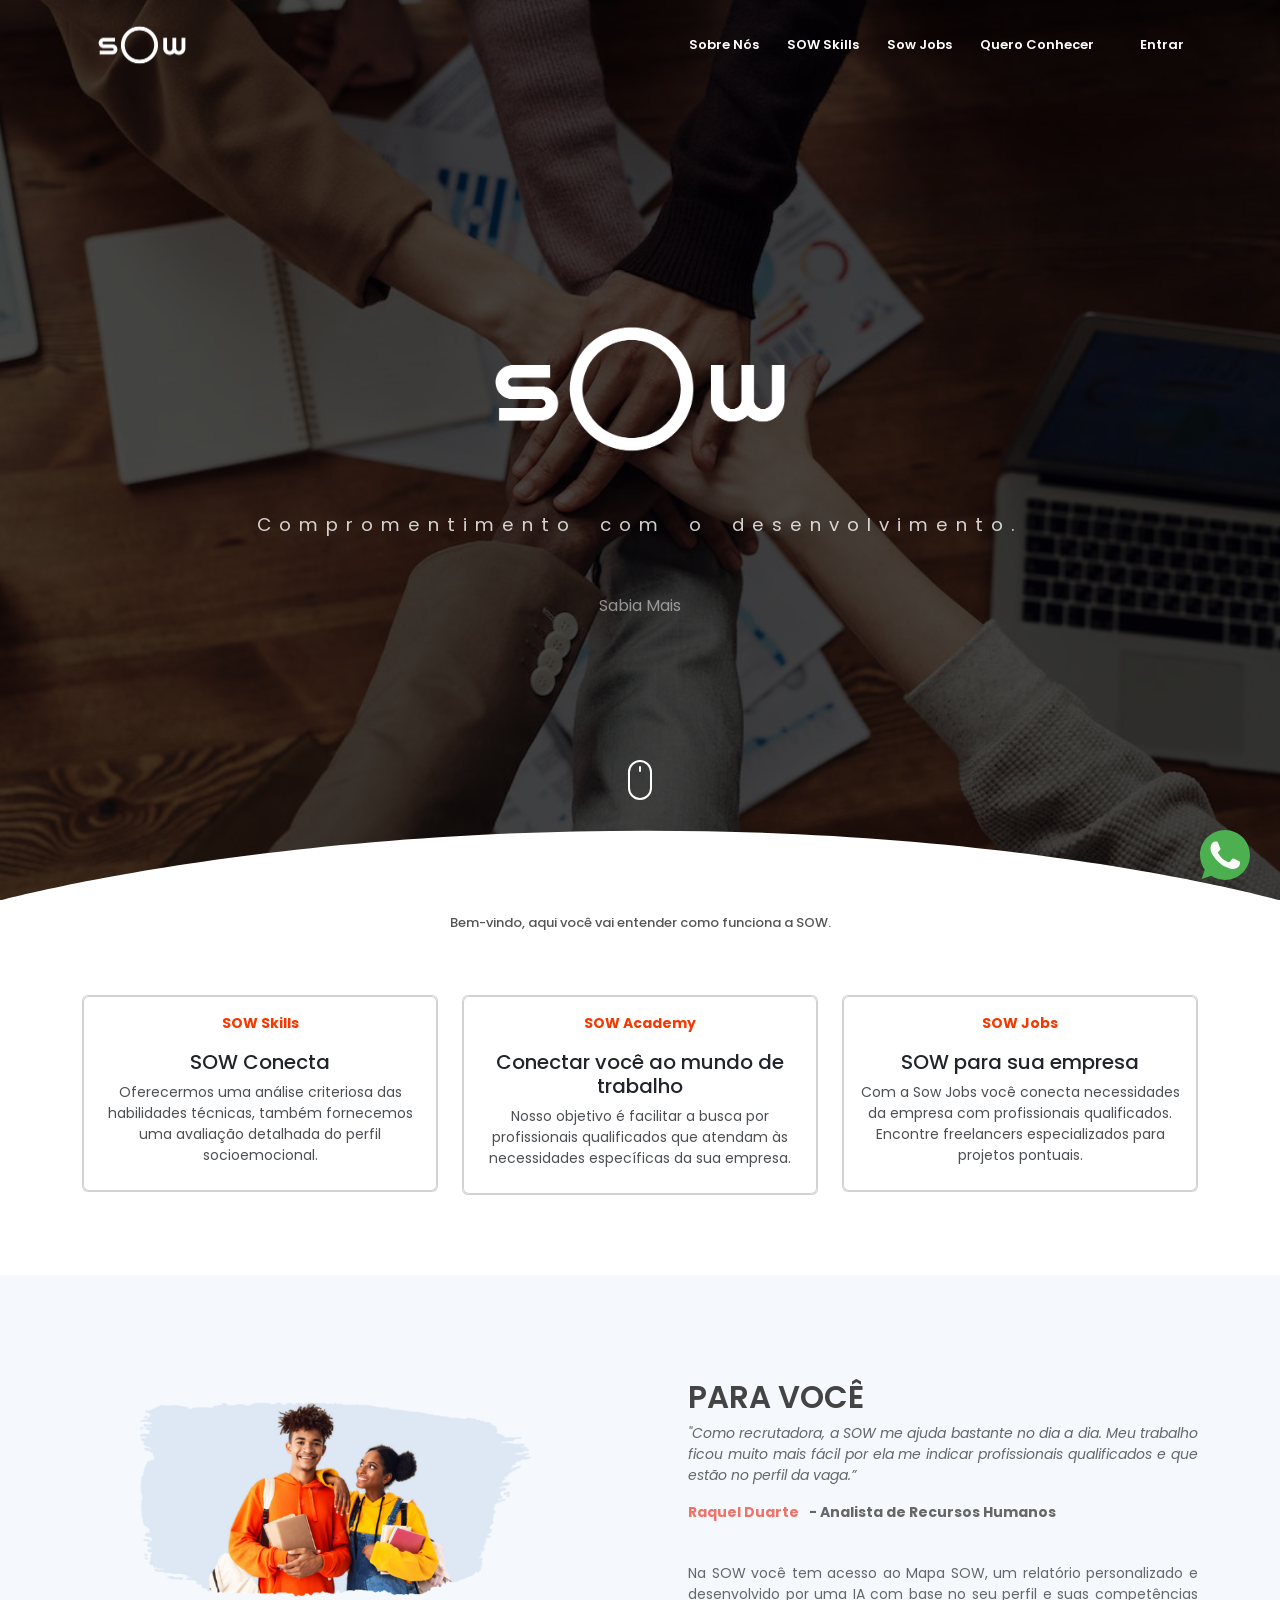
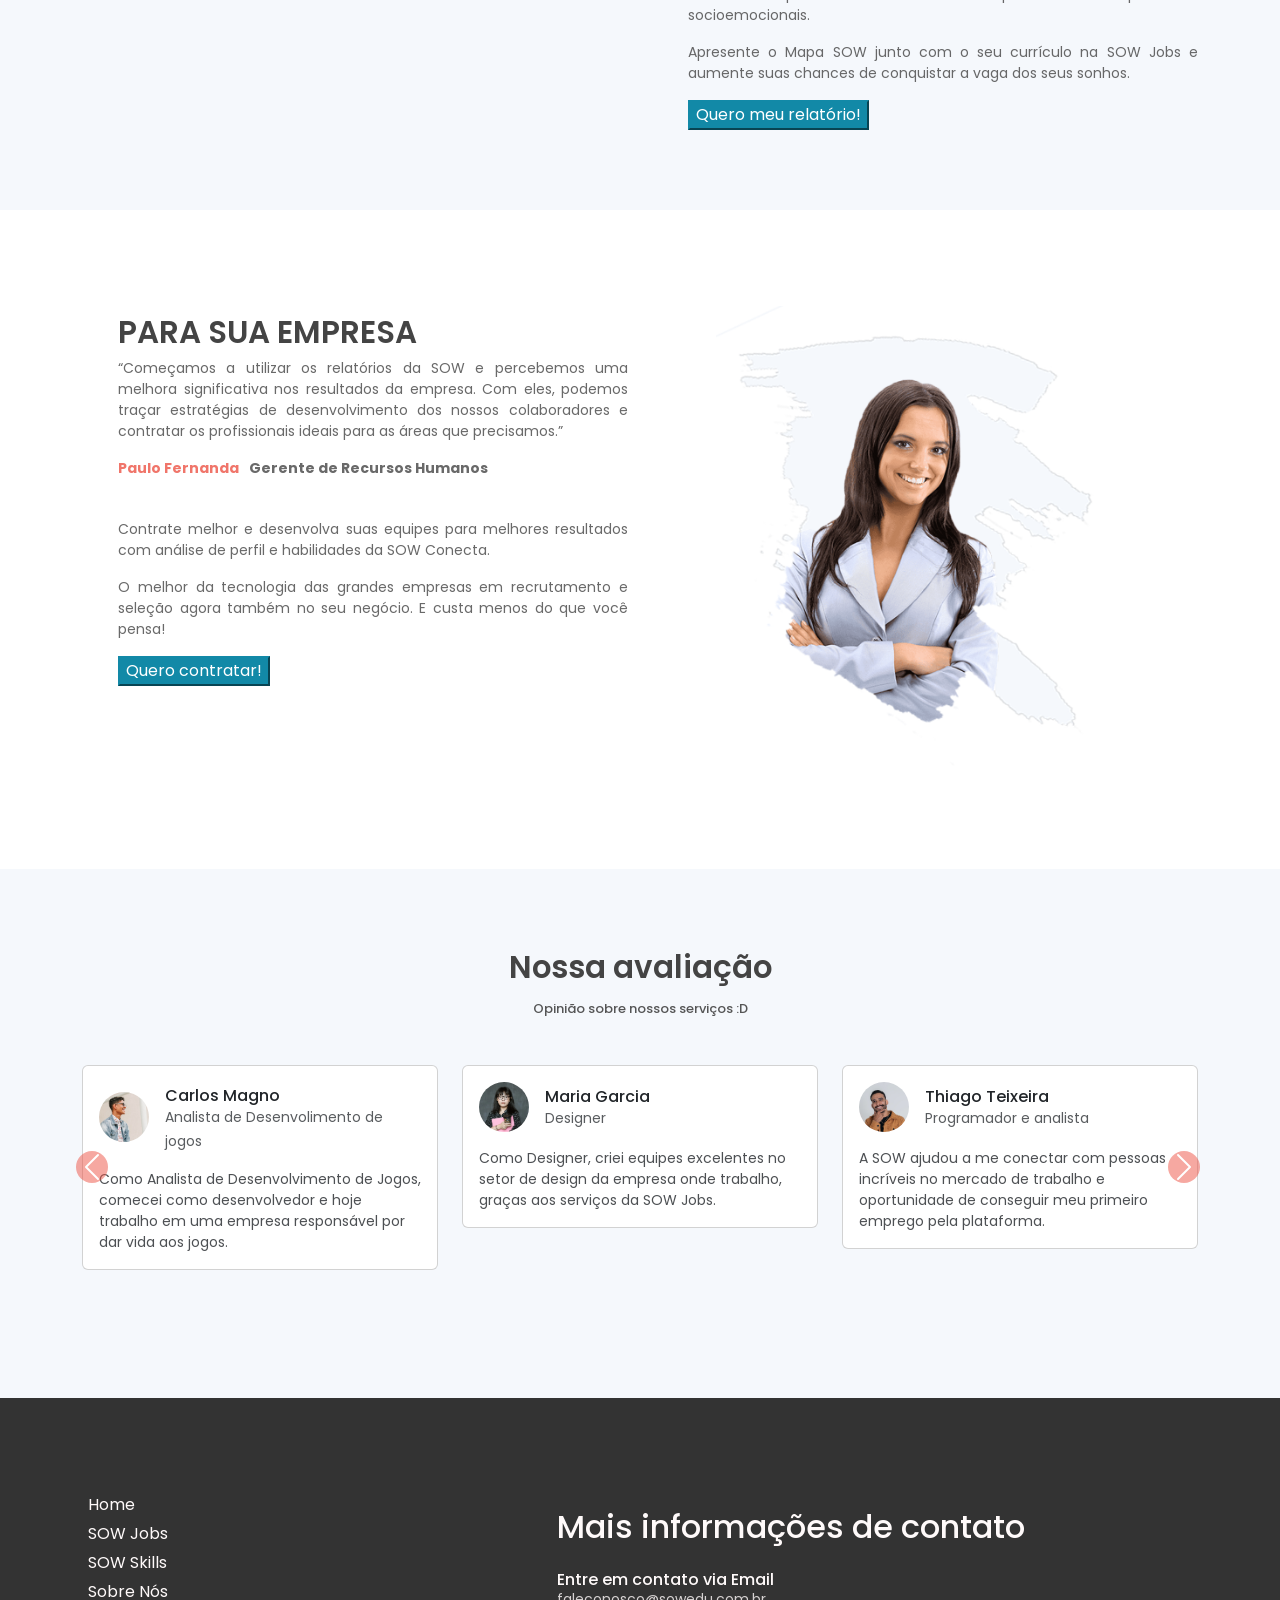
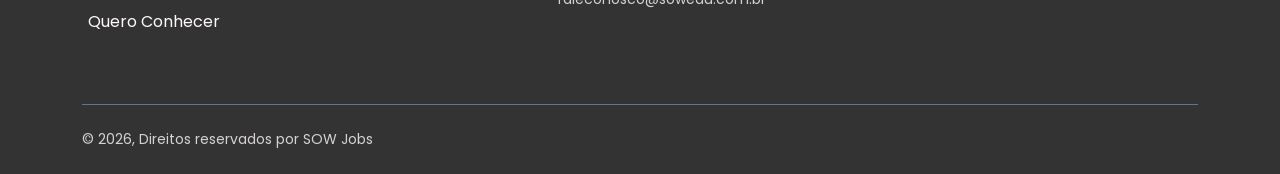
==== index.html @ 374f55e3 "Beta" ====
<!DOCTYPE html>
<html lang="en">

<head>
    <meta charset="utf-8">
    <meta name="viewport" content="width=device-width, initial-scale=1, shrink-to-fit=no">
    <meta name="description" content="Sow Jobs é uma ótima escolha para sua carreira">
    <title>SOW JOBS</title>
    <!-- font icons -->
    <link rel="stylesheet" href="assets/libs/themify-icons/css/themify-icons.css">
    <!-- Bootstrap + CSS  main styles -->
    <link rel="stylesheet" href="assets/css/sow.css">
    <link href="https://cdn.jsdelivr.net/npm/bootstrap@5.3.0/dist/css/bootstrap.min.css" rel="stylesheet"
        integrity="sha384-9ndCyUaIbzAi2FUVXJi0CjmCapSmO7SnpJef0486qhLnuZ2cdeRhO02iuK6FUUVM" crossorigin="anonymous">
    <link rel="stylesheet" type="text/css" href="styles.css">
    <script src="https://cdn.jsdelivr.net/npm/bootstrap@5.3.0/dist/js/bootstrap.bundle.min.js"
        integrity="sha384-LBf5LVruOG5Wx6e4cC7jAYi77yVD1KKQ4vlLcaXpl1J6q7UccafFgNtHznn2Itpz"
        crossorigin="anonymous"></script>
</head>

<body>
    <nav class="navbar custom-navbar navbar-expand-md navbar-light fixed-top" data-spy="affix" data-offset-top="10"
        id="navbar">
        <div class="container">
            <a class="navbar-brand" href="#">
                <img src="assets/imgs/icons/SOW_Logo_RGB_Negativo.png" alt="Logo SOW" style="width:120px">
            </a>
            <button class="navbar-toggler ml-auto" type="button" data-bs-toggle="collapse"
                data-bs-target="#navbarSupportedContent" aria-controls="navbarSupportedContent" aria-expanded="false"
                aria-label="Toggle navigation" onclick="toggleNavbar()">
                <span class="navbar-toggler-icon"></span>
            </button>

            <div class="collapse navbar-collapse" id="navbarSupportedContent">
                <ul class="navbar-nav ml-auto">
                    <li class="nav-item">
                        <a class="nav-link" href="#sobre">Sobre Nós</a>
                    </li>
                    <li class="nav-item">
                        <a class="nav-link" href="#sow_skills">SOW Skills</a>
                    </li>
                    <li class="nav-item">
                        <a class="nav-link" href="#sow_jobs">Sow Jobs</a>
                    </li>
                    <li class="nav-item">
                        <a class="nav-link" href="#mais">Quero Conhecer</a>
                    </li>
                    <li class="nav-item">
                        <a href="#" class="ml-4 nav-link btn btn-sm rounded">Entrar</a>
                    </li>
                </ul>
            </div>
        </div>
    </nav>
    <!-- Fim da navegação -->

    <!-- Começo Header -->
    <header class="header">
        <div class="overlay">
            <h1 class="title"><img width="400" src="assets/imgs/icons/SOW_Logo_RGB_Negativo.png" alt=""></h1>
            <h1 class="subtitle">Compromentimento com o desenvolvimento.</h1>
            <div class="mt-5">
                <button class="btn-more">Sabia Mais</button>
            </div>

        </div>
        <div class="shape">
            <svg viewBox="0 0 1500 200">
                <path
                    d="m 0,240 h 1500.4828 v -71.92164 c 0,0 -286.2763,-81.79324 -743.19024,-81.79324 C 300.37862,86.28512 0,168.07836 0,168.07836 Z" />
            </svg>
        </div>
        <div class="mouse-icon">
            <div class="wheel"></div>
        </div>
    </header>
    <!-- Fim do Header -->

    <!-- Service Section 1 -->
    <section id="sobre" class="section pt-0">
        <div class="container">
            <h6 class="section-title text-center"></h6>
            <h6 class="section-subtitle text-center mb-5 pb-3">Bem-vindo, aqui você vai entender como funciona a SOW.
            </h6>

            <div class="row">
                <div class="col-md-4">
                    <div class="card mb-4 mb-md-0">
                        <div class="card-body card text-center">
                            <small class="text-center font-weight-bold" style="color:#f53900; border:none;">SOW Skills
                            </small>
                            <h5 class="card-title mt-3"> SOW Conecta <h5>
                                    <p class="mb-0">Oferecermos uma análise criteriosa das habilidades técnicas, também
                                        fornecemos uma avaliação detalhada do perfil socioemocional.
                                    </p>
                        </div>
                    </div>
                </div>
                <div class="col-md-4">
                    <div class="card mb-4 mb-md-0">
                        <div class="card-body card text-center">
                            <small class="text-center font-weight-bold" style="color:#f53900; border:none;">SOW Academy</small>
                            <h5 class="card-title mt-3">Conectar você ao mundo de trabalho<h5>
                                    <p class="mb-0">Nosso objetivo é facilitar a busca por profissionais qualificados
                                        que atendam às necessidades específicas da sua empresa.</p>
                        </div>
                    </div>
                </div>
                <div class="col-md-4">
                    <div class="card mb-4 mb-md-0">
                        <div class="card-body card text-center">
                            <small class="text-center font-weight-bold" style="color:#f53900; border:none;">SOW Jobs</small>
                            <h5 class="card-title mt-3">SOW para sua empresa<h5>
                                    <p class="mb-0">Com a Sow Jobs você conecta necessidades da empresa com
                                        profissionais qualificados. Encontre freelancers especializados para projetos
                                        pontuais.</p>
                        </div>
                    </div>
                </div>
            </div>
        </div>
    </section>
    <!-- Fim da section -->


    
    <!-- Section 2 -->
    <section class="section" id="sow_skills">
        <div class="container">
            <div class="row justify-content-between">
                <div class="col-md-6 pr-md-5 mb-4 mb-md-0">
                    <img src="assets/imgs/modelo-1.png" alt="Jovens" class="w-100 p-3">
                </div>
                <div class="col-md-6 pl-md-5">
                    <div class="row">
                        <div class="col-12 mt-4">
                            <h6 class="section-title mb-0">PARA VOCÊ</h6>

                            <p class="text-justify"><i>"Como recrutadora, a SOW me ajuda bastante no dia
                                    a dia. Meu trabalho ficou muito mais fácil por ela me
                                    indicar profissionais qualificados e que estão no
                                    perfil da vaga.”</i></p>
                            <div style="display: flex; align-items: center;">
                                <p class="text-justify font-weight-bold" style="color: #ED5345; margin-right: 10px;">
                                    Raquel Duarte</p>
                                <p class="text-justify font-weight-bold">- Analista de Recursos Humanos</p>
                            </div>

                            <br>


                            <p class="text-justify">Na SOW você tem acesso ao Mapa SOW, um relatório
                                personalizado e desenvolvido por uma IA com base no seu
                                perfil e suas competências socioemocionais.</p>

                            <p class="text-justify">Apresente o Mapa SOW junto com o seu
                                currículo na SOW Jobs e aumente suas chances
                                de conquistar a vaga dos seus sonhos.</p>
                            <button class="btn-info">Quero meu relatório!</button>
                        </div>
                    </div>
                </div>
            </div>
        </div>
    </section>
    <!-- Fim da Section -->


    <!-- Section 3 -->
    <section class="section" id="sow_jobs">
        <div class="container">
            <div class="row justify-content-between">
                <div class="col-md-6 pl-md-5">
                    <div class="row">
                        <div class="col-12 mt-4">
                            <h6 class="section-title mb-0">PARA SUA EMPRESA</h6>

                            <p class="text-justify">“Começamos a utilizar os relatórios da SOW e percebemos uma melhora
                                significativa nos resultados da empresa. Com eles, podemos traçar estratégias de
                                desenvolvimento dos nossos colaboradores e contratar os profissionais ideais para as
                                áreas que precisamos.”</p>
                            <div style="display: flex; align-items: center;">
                                <p class="text-justify font-weight-bold" style="color: #ED5345; margin-right: 10px;">
                                    Paulo Fernanda</p>
                                <p class="text-justify font-weight-bold">Gerente de Recursos Humanos</p>
                            </div>

                            <br>

                            <p class="text-justify">Contrate melhor e desenvolva suas equipes para melhores resultados
                                com análise de perfil e habilidades da SOW Conecta.</p>
                            <p class="text-justify">O melhor da tecnologia das grandes empresas em recrutamento e
                                seleção agora também no seu negócio. E custa menos do que você pensa!</p>


                            <button class="btn-info">Quero contratar!</button>
                        </div>
                    </div>
                </div>

                <div class="col-md-6">
                    <img src="assets/imgs/modelo-2.png" alt="Raquel" class="w-75 ml-5 p-3">
                </div>
            </div>
        </div>

        </div>

    </section>

    <!-- Section 4 -->
    <section id="mais" class="section">
        <!-- Inicio do Carousel -->
        <div class="container">
            <h6 class="section-title text-center">Nossa avaliação</h6>
            <h6 class="section-subtitle mb-5 text-center">Opinião sobre nossos serviços :D</h6>
        </div>
        <div id="carouselExampleInterval" class="carousel slide" data-bs-ride="carousel">
            <div class="carousel-inner">

                <div class="carousel-item active" data-bs-interval="10000">
                    <div class="container">
                        <div class="row">
                            <div class="col-md-4 my-3 my-md-0">
                                <div class="card card-feedback">
                                    <div class="card-body">
                                        <div class="media align-items-center mb-3">
                                            <img class="mr-3" src="assets/imgs/avatar-1.jpg" alt="Carlos">
                                            <div class="media-body">
                                                <h6 class="mt-1 mb-0">Carlos Magno</h6>
                                                <small class="text-muted mb-0">Analista de Desenvolimento de
                                                    jogos</small>
                                            </div>
                                        </div>
                                        <p class="mb-0">Como Analista de Desenvolvimento de Jogos, comecei como
                                            desenvolvedor e
                                            hoje trabalho em uma empresa responsável por dar vida aos jogos.</p>
                                    </div>
                                </div>
                            </div>
                            <div class="col-md-4 my-3 my-md-0">
                                <div class="card card-feedback">
                                    <div class="card-body">
                                        <div class="media align-items-center mb-3">
                                            <img class="mr-3" src="assets/imgs/avatar-2.jpg" alt="Maria">
                                            <div class="media-body">
                                                <h6 class="mt-1 mb-0">Maria Garcia</h6>
                                                <small class="text-muted mb-0">Designer</small>
                                            </div>
                                        </div>
                                        <p class="mb-0">Como Designer, criei equipes excelentes no setor de design da
                                            empresa onde trabalho, graças aos serviços da SOW Jobs.</p>
                                    </div>
                                </div>
                            </div>
                            <div class="col-md-4 my-3 my-md-0">
                                <div class="card card-feedback">
                                    <div class="card-body">
                                        <div class="media align-items-center mb-3">
                                            <img class="mr-3" src="assets/imgs/avatar-3.jpg" alt="Thiago">
                                            <div class="media-body">
                                                <h6 class="mt-1 mb-0">Thiago Teixeira</h6>
                                                <small class="text-muted mb-0">Programador e analista</small>
                                            </div>
                                        </div>
                                        <p class="mb-0">A SOW ajudou a me conectar com pessoas incríveis no mercado de
                                            trabalho e oportunidade de conseguir
                                            meu primeiro emprego pela plataforma.</p>
                                    </div>
                                </div>
                            </div>
                        </div>
                    </div>
                </div>
                <div class="carousel-item" data-bs-interval="2000">
                    <div class="container">
                        <div class="row">
                            <div class="col-md-4 my-3 my-md-0">
                                <div class="card card-feedback">
                                    <div class="card-body">
                                        <div class="media align-items-center mb-3">
                                            <img class="mr-3" src="assets/imgs/avatar-4.jpg" alt="Vitor">
                                            <div class="media-body">
                                                <h6 class="mt-1 mb-0">Vitor Mauro</h6>
                                                <small class="text-muted mb-0">Freelancer</small>
                                            </div>
                                        </div>
                                        <p class="mb-0">A SOW me ajugou com recursos para encontrar os melhores,
                                            profissionais do mercardo e prestar meus serviços com qualidade e aumentar
                                            meu portfólio.
                                        </p>
                                    </div>
                                </div>
                            </div>
                            <div class="col-md-4 my-3 my-md-0">
                                <div class="card card-feedback">
                                    <div class="card-body">
                                        <div class="media align-items-center mb-3">
                                            <img class="mr-3" src="assets/imgs/avatar-5.jpg" alt="Maria">
                                            <div class="media-body">
                                                <h6 class="mt-1 mb-0">Maria Garcia</h6>
                                                <small class="text-muted mb-0">CTO</small>
                                            </div>
                                        </div>
                                        <p class="mb-0">Sou muito grata aos serviços da SOW, hoje tenho uma equipe que
                                            propoem
                                            ótimos resultados para o desenvolvimento em nossas plataformas.</p>
                                    </div>
                                </div>
                            </div>
                            <div class="col-md-4 my-3 my-md-0">
                                <div class="card card-feedback">
                                    <div class="card-body">
                                        <div class="media align-items-center mb-3">
                                            <img class="mr-3" src="assets/imgs/avatar-6.jpg" alt="">
                                            <div class="media-body">
                                                <h6 class="mt-1 mb-0">Reginaldo Costa</h6>
                                                <small class="text-muted mb-0">Criador de Softwares</small>
                                            </div>
                                        </div>
                                        <p class="mb-0">Eu expandi meu trabalho graças as ferramentas da SOW, hoje atuo
                                            em uma equipe como criador de Softwares
                                            e vendemos ferramentas para todo o Brasil.</p>
                                    </div>
                                </div>
                            </div>
                        </div>
                    </div>
                </div>
                <div class="carousel-item">
                    <div class="container">
                        <div class="row">
                            <div class="col-md-4 my-3 my-md-0">
                                <div class="card card-feedback">
                                    <div class="card-body">
                                        <div class="media align-items-center mb-3">
                                            <img class="mr-3" src="assets/imgs/avatar-7.jpg" alt="Carlos">
                                            <div class="media-body">
                                                <h6 class="mt-1 mb-0">Alexandre Freitas</h6>
                                                <small class="text-muted mb-0">CTO</small>
                                            </div>
                                        </div>
                                        <p class="mb-0">Como CTO, estagiei talentos usando as poderosas ferramentas da
                                            SOW. Orientei-os na análise de dados, capacitando-os para alcançarem o
                                            sucesso.</p>
                                    </div>
                                </div>
                            </div>
                            <div class="col-md-4 my-3 my-md-0">
                                <div class="card card-feedback">
                                    <div class="card-body">
                                        <div class="media align-items-center mb-3">
                                            <img class="mr-3" src="assets/imgs/avatar-8.jpg" alt="">
                                            <div class="media-body">
                                                <h6 class="mt-1 mb-0">Maria Garcia</h6>
                                                <small class="text-muted mb-0">Analista de Dados</small>
                                            </div>
                                        </div>
                                        <p class="mb-0">Como Analista de Dados, estagiei pessoas usando as poderosas
                                            ferramentas da SOW. Orientei-as na análise de dados, capacitando-as para o
                                            sucesso.</p>
                                    </div>
                                </div>
                            </div>
                            <div class="col-md-4 my-3 my-md-0">
                                <div class="card card-feedback">
                                    <div class="card-body">
                                        <div class="media align-items-center mb-3">
                                            <img class="mr-3" src="assets/imgs/avatar-9.jpg" alt="">
                                            <div class="media-body">
                                                <h6 class="mt-1 mb-0">Thiago Teixeira</h6>
                                                <small class="text-muted mb-0">Programador e analista</small>
                                            </div>
                                        </div>
                                        <p class="mb-0">A SOW me ajudou a conectar com pessoas incríveis no mercado de
                                            trabalho,
                                            consegui meu primeiro emprego graças a SOW conecta.</p>
                                    </div>
                                </div>
                            </div>
                        </div>
                    </div>
                </div>
            </div>
            <button class="carousel-control-prev" type="button" data-bs-target="#carouselExampleInterval"
                data-bs-slide="prev">
                <span class="carousel-control-prev-icon" aria-hidden="true"
                    style="background-color: #ED5345; border-radius: 60px;"></span>></span>
                <span class="visually-hidden">Antes</span>
            </button>
            <button class="carousel-control-next" type="button" data-bs-target="#carouselExampleInterval"
                data-bs-slide="next">
                <span class="carousel-control-next-icon" aria-hidden="true"
                    style="background-color: #ED5345; border-radius: 60px;"></span>
                <span class="visually-hidden">Próximo</span>
            </button>
        </div>
        <br><br>
        <!-- Fim do Carousel -->
    </section>
    <!-- Fim da Section -->


    <!-- Contact Section -->
    <section id="contact" class="section has-img-bg pb-0">
        <div class="container">
            <div class="row align-items-center">
                <div class="col-md-5 my-3">
                    <h6><button class="footer-transparent mb-0"><a href="#">Home</a></button></h6>
                    <h6><button class="footer-transparent mb-0"><a href="#sow_jobs">SOW Jobs</a></button></h6>
                    <h6><button class="footer-transparent mb-0"><a href="#sow_skills">SOW Skills</a></button></h6>
                    <h6><button class="footer-transparent mb-0"><a href="#sobre">Sobre Nós</a></button></h6>
                    <h6><button class="footer-transparent mb-0"><a href="#mais">Quero Conhecer</a></button></h6>


                </div>
                <div class="col-md-7">
                    <h2 class="mb-0">Mais informações de contato</h2>
                    <br>
                    <h6 class="mb-0">Entre em contato via Email</h6>
                    <p class="mb-0">
                        <a href="mailto:faleconosco@sowedu.com.br">faleconosco@sowedu.com.br</a>
                    </p>
                    <p></p>

                </div>
            </div>


            <a href="https://api.whatsapp.com/send?phone=55119888888888" target="_blank"
                style="position:fixed;bottom:20px;right:30px;">
                <svg enable-background="new 0 0 512 512" width="50" height="50" version="1.1" viewBox="0 0 512 512"
                    xml:space="preserve" xmlns="http://www.w3.org/2000/svg">
                    <path
                        d="M256.064,0h-0.128l0,0C114.784,0,0,114.816,0,256c0,56,18.048,107.904,48.736,150.048l-31.904,95.104  l98.4-31.456C155.712,496.512,204,512,256.064,512C397.216,512,512,397.152,512,256S397.216,0,256.064,0z"
                        fill="#4CAF50" />
                    <path
                        d="m405.02 361.5c-6.176 17.44-30.688 31.904-50.24 36.128-13.376 2.848-30.848 5.12-89.664-19.264-75.232-31.168-123.68-107.62-127.46-112.58-3.616-4.96-30.4-40.48-30.4-77.216s18.656-54.624 26.176-62.304c6.176-6.304 16.384-9.184 26.176-9.184 3.168 0 6.016 0.16 8.576 0.288 7.52 0.32 11.296 0.768 16.256 12.64 6.176 14.88 21.216 51.616 23.008 55.392 1.824 3.776 3.648 8.896 1.088 13.856-2.4 5.12-4.512 7.392-8.288 11.744s-7.36 7.68-11.136 12.352c-3.456 4.064-7.36 8.416-3.008 15.936 4.352 7.36 19.392 31.904 41.536 51.616 28.576 25.44 51.744 33.568 60.032 37.024 6.176 2.56 13.536 1.952 18.048-2.848 5.728-6.176 12.8-16.416 20-26.496 5.12-7.232 11.584-8.128 18.368-5.568 6.912 2.4 43.488 20.48 51.008 24.224 7.52 3.776 12.48 5.568 14.304 8.736 1.792 3.168 1.792 18.048-4.384 35.52z"
                        fill="#FAFAFA" />
                </svg>
            </a>

            <!-- Page Footer -->
            <footer class="mt-5 py-4 border-top border-secondary">
                <p class="mb-0 small">&copy;
                    <script>document.write(new Date().getFullYear())</script>, Direitos reservados por SOW Jobs
                </p>
            </footer>
            <!-- End of Page Footer -->
        </div>
    </section>

    <!-- Bootstrap JS e Jquery  -->
    <script src="https://cdn.jsdelivr.net/npm/bootstrap@5.3.0/dist/js/bootstrap.bundle.min.js"
        integrity="sha384-geWF76RCwLtnZ8qwWowPQNguL3RmwHVBC9FhGdlKrxdiJJigb/j/68SIy3Te4Bkz"
        crossorigin="anonymous"></script>

    <!-- Javascript -->
    <script src="assets/js/main.js"></script>


</body>

</html>
---- assets/css/sow.css ----
@charset "UTF-8";
@import url("https://fonts.googleapis.com/css?family=Poppins:100,100i,200,200i,300,300i,400,400i,500,500i,600,600i,700,700i,800,800i,900,900i");
:root {
  --blue: #007bff;
  --indigo: #6610f2;
  --purple: #6f42c1;
  --pink: #e83e8c;
  --red: #eb4d4b;
  --orange: #fd7e14;
  --yellow: #EE5A24;
  --green: #6ab04c;
  --teal: #00cec9;
  --cyan: #1289A7;
  --white: #fff;
  --gray: #6c757d;
  --gray-dark: #1b1b1b;
  --primary: #ff6e42;
  --secondary: #6c757d;
  --success: #6ab04c;
  --info: #1289A7;
  --warning: #EE5A24;
  --danger: #eb4d4b;
  --light: #f8f9fa;
  --dark: #1b1b1b;
  --breakpoint-xs: 0;
  --breakpoint-sm: 576px;
  --breakpoint-md: 768px;
  --breakpoint-lg: 992px;
  --breakpoint-xl: 1200px;
  --font-family-sans-serif: "Poppins", sans-serif;
  --font-family-monospace: SFMono-Regular, Menlo, Monaco, Consolas, "Liberation Mono", "Courier New", monospace;
}

*,
*::before,
*::after {
  box-sizing: border-box;
}

html {
  font-family: sans-serif;
  line-height: 1.15;
  -webkit-text-size-adjust: 100%;
  -webkit-tap-highlight-color: rgba(0, 0, 0, 0);
}

article, aside, figcaption, figure, footer, header, hgroup, main, nav, section {
  display: block;
}

body {
  margin: 0;
  font-family: "Poppins", sans-serif!important;
  font-size: 1rem!important;
  font-weight: 400!important;
  line-height: 1.5!important;
  color: #444 !important;
  text-align: left !important;
  background-color: #fff ;
}

[tabindex="-1"]:focus {
  outline: 0 !important;
}

hr {
  box-sizing: content-box;
  height: 0;
  overflow: visible;
}

h1, h2, h3, h4, h5, h6 {
  margin-top: 0;
  margin-bottom: 0.5rem;
}

p {
  margin-top: 0;
  margin-bottom: 1rem;
}

abbr[title],
abbr[data-original-title] {
  text-decoration: underline;
  -webkit-text-decoration: underline dotted;
          text-decoration: underline dotted;
  cursor: help;
  border-bottom: 0;
  -webkit-text-decoration-skip-ink: none;
          text-decoration-skip-ink: none;
}

address {
  margin-bottom: 1rem;
  font-style: normal;
  line-height: inherit;
}

ol,
ul,
dl {
  margin-top: 0;
  margin-bottom: 1rem;
}

ol ol,
ul ul,
ol ul,
ul ol {
  margin-bottom: 0;
}

dt {
  font-weight: 700;
}

dd {
  margin-bottom: .5rem;
  margin-left: 0;
}

blockquote {
  margin: 0 0 1rem;
}

b,
strong {
  font-weight: bolder;
}

small {
  font-size: 80%;
}

sub,
sup {
  position: relative;
  font-size: 75%;
  line-height: 0;
  vertical-align: baseline;
}

sub {
  bottom: -.25em;
}

sup {
  top: -.5em;
}

a {
  color: #ff6e42;
  text-decoration: none;
  background-color: transparent;
}

a:hover {
  color: #f53900;
  text-decoration: none;
}

a:not([href]):not([tabindex]) {
  color: inherit;
  text-decoration: none;
}

a:not([href]):not([tabindex]):hover, a:not([href]):not([tabindex]):focus {
  color: inherit;
  text-decoration: none;
}

a:not([href]):not([tabindex]):focus {
  outline: 0;
}

pre,
code,
kbd,
samp {
  font-family: SFMono-Regular, Menlo, Monaco, Consolas, "Liberation Mono", "Courier New", monospace;
  font-size: 1em;
}

pre {
  margin-top: 0;
  margin-bottom: 1rem;
  overflow: auto;
}

figure {
  margin: 0 0 1rem;
}

img {
  vertical-align: middle;
  border-style: none;
}

svg {
  overflow: hidden;
  vertical-align: middle;
}

table {
  border-collapse: collapse;
}

caption {
  padding-top: 0.75rem;
  padding-bottom: 0.75rem;
  color: #6c757d;
  text-align: left;
  caption-side: bottom;
}

th {
  text-align: inherit;
}

label {
  display: inline-block;
  margin-bottom: 0.5rem;
}

button {
  border-radius: 0;
}

button:focus {
  outline: 1px dotted;
  outline: 5px auto -webkit-focus-ring-color;
}

input,
button,
select,
optgroup,
textarea {
  margin: 0;
  font-family: inherit;
  font-size: inherit;
  line-height: inherit;
}

button,
input {
  overflow: visible;
}

button,
select {
  text-transform: none;
}

select {
  word-wrap: normal;
}

button,
[type="button"],
[type="reset"],
[type="submit"] {
  -webkit-appearance: button;
}

button:not(:disabled),
[type="button"]:not(:disabled),
[type="reset"]:not(:disabled),
[type="submit"]:not(:disabled) {
  cursor: pointer;
}

button::-moz-focus-inner,
[type="button"]::-moz-focus-inner,
[type="reset"]::-moz-focus-inner,
[type="submit"]::-moz-focus-inner {
  padding: 0;
  border-style: none;
}

input[type="radio"],
input[type="checkbox"] {
  box-sizing: border-box;
  padding: 0;
}

input[type="date"],
input[type="time"],
input[type="datetime-local"],
input[type="month"] {
  -webkit-appearance: listbox;
}

textarea {
  overflow: auto;
  resize: vertical;
}

fieldset {
  min-width: 0;
  padding: 0;
  margin: 0;
  border: 0;
}

legend {
  display: block;
  width: 100%;
  max-width: 100%;
  padding: 0;
  margin-bottom: .5rem;
  font-size: 1.5rem;
  line-height: inherit;
  color: inherit;
  white-space: normal;
}

progress {
  vertical-align: baseline;
}

[type="number"]::-webkit-inner-spin-button,
[type="number"]::-webkit-outer-spin-button {
  height: auto;
}

[type="search"] {
  outline-offset: -2px;
  -webkit-appearance: none;
}

[type="search"]::-webkit-search-decoration {
  -webkit-appearance: none;
}

::-webkit-file-upload-button {
  font: inherit;
  -webkit-appearance: button;
}

output {
  display: inline-block;
}

summary {
  display: list-item;
  cursor: pointer;
}

template {
  display: none;
}

[hidden] {
  display: none !important;
}

h1, h2, h3, h4, h5, h6,
.h1, .h2, .h3, .h4, .h5, .h6 {
  margin-bottom: 0.5rem;
  font-weight: 500;
  line-height: 1.2;
}

h1, .h1 {
  font-size: 2.5rem;
}

h2, .h2 {
  font-size: 2rem;
}

h3, .h3 {
  font-size: 1.75rem;
}

h4, .h4 {
  font-size: 1.5rem;
}

h5, .h5 {
  font-size: 1.25rem;
}

h6, .h6 {
  font-size: 1rem;
}

.lead {
  font-size: 1.25rem;
  font-weight: 300;
}

.display-1 {
  font-size: 6rem;
  font-weight: 300;
  line-height: 1.2;
}

.display-2 {
  font-size: 5.5rem;
  font-weight: 300;
  line-height: 1.2;
}

.display-3 {
  font-size: 4.5rem;
  font-weight: 300;
  line-height: 1.2;
}

.display-4 {
  font-size: 3.5rem;
  font-weight: 300;
  line-height: 1.2;
}

hr {
  margin-top: 1rem;
  margin-bottom: 1rem;
  border: 0;
  border-top: 1px solid rgba(0, 0, 0, 0.1);
}

small,
.small {
  font-size: 80%;
  font-weight: 400;
}

mark,
.mark {
  padding: 0.2em;
  background-color: #fcf8e3;
}

.list-unstyled {
  padding-left: 0;
  list-style: none;
}

.list-inline {
  padding-left: 0;
  list-style: none;
}

.list-inline-item {
  display: inline-block;
}

.list-inline-item:not(:last-child) {
  margin-right: 0.5rem;
}

.initialism {
  font-size: 90%;
  text-transform: uppercase;
}

.blockquote {
  margin-bottom: 1rem;
  font-size: 1.25rem;
}

.blockquote-footer {
  display: block;
  font-size: 80%;
  color: #6c757d;
}

.blockquote-footer::before {
  content: "\2014\00A0";
}

.img-fluid {
  max-width: 100%;
  height: auto;
}

.img-thumbnail {
  padding: 0.25rem;
  background-color: #fff;
  border: 1px solid #dee2e6;
  border-radius: 0.25rem;
  max-width: 100%;
  height: auto;
}

.figure {
  display: inline-block;
}

.figure-img {
  margin-bottom: 0.5rem;
  line-height: 1;
}

.figure-caption {
  font-size: 90%;
  color: #6c757d;
}

code {
  font-size: 87.5%;
  color: #e83e8c;
  word-break: break-word;
}

a > code {
  color: inherit;
}

kbd {
  padding: 0.2rem 0.4rem;
  font-size: 87.5%;
  color: #fff;
  background-color: #1b1b1b;
  border-radius: 0.2rem;
}

kbd kbd {
  padding: 0;
  font-size: 100%;
  font-weight: 700;
}

pre {
  display: block;
  font-size: 87.5%;
  color: #1b1b1b;
}

pre code {
  font-size: inherit;
  color: inherit;
  word-break: normal;
}

.pre-scrollable {
  max-height: 340px;
  overflow-y: scroll;
}

.container {
  width: 100%;
  padding-right: 15px;
  padding-left: 15px;
  margin-right: auto;
  margin-left: auto;
}

@media (min-width: 576px) {
  .container {
    max-width: 540px;
  }
}

@media (min-width: 768px) {
  .container {
    max-width: 720px;
  }
}

@media (min-width: 992px) {
  .container {
    max-width: 960px;
  }
}

@media (min-width: 1200px) {
  .container {
    max-width: 1140px;
  }
}

.container-fluid {
  width: 100%;
  padding-right: 15px;
  padding-left: 15px;
  margin-right: auto;
  margin-left: auto;
}

.row {
  display: -webkit-box;
  display: -webkit-flex;
  display: -ms-flexbox;
  display: flex;
  -webkit-flex-wrap: wrap;
      -ms-flex-wrap: wrap;
          flex-wrap: wrap;
  margin-right: -15px;
  margin-left: -15px;
}

.no-gutters {
  margin-right: 0;
  margin-left: 0;
}

.no-gutters > .col,
.no-gutters > [class*="col-"] {
  padding-right: 0;
  padding-left: 0;
}

.col-1, .col-2, .col-3, .col-4, .col-5, .col-6, .col-7, .col-8, .col-9, .col-10, .col-11, .col-12, .col,
.col-auto, .col-sm-1, .col-sm-2, .col-sm-3, .col-sm-4, .col-sm-5, .col-sm-6, .col-sm-7, .col-sm-8, .col-sm-9, .col-sm-10, .col-sm-11, .col-sm-12, .col-sm,
.col-sm-auto, .col-md-1, .col-md-2, .col-md-3, .col-md-4, .col-md-5, .col-md-6, .col-md-7, .col-md-8, .col-md-9, .col-md-10, .col-md-11, .col-md-12, .col-md,
.col-md-auto, .col-lg-1, .col-lg-2, .col-lg-3, .col-lg-4, .col-lg-5, .col-lg-6, .col-lg-7, .col-lg-8, .col-lg-9, .col-lg-10, .col-lg-11, .col-lg-12, .col-lg,
.col-lg-auto, .col-xl-1, .col-xl-2, .col-xl-3, .col-xl-4, .col-xl-5, .col-xl-6, .col-xl-7, .col-xl-8, .col-xl-9, .col-xl-10, .col-xl-11, .col-xl-12, .col-xl,
.col-xl-auto {
  position: relative;
  width: 100%;
  padding-right: 15px;
  padding-left: 15px;
}

.col {
  -webkit-flex-basis: 0;
      -ms-flex-preferred-size: 0;
          flex-basis: 0;
  -webkit-box-flex: 1;
  -webkit-flex-grow: 1;
      -ms-flex-positive: 1;
          flex-grow: 1;
  max-width: 100%;
}

.col-auto {
  -webkit-box-flex: 0;
  -webkit-flex: 0 0 auto;
      -ms-flex: 0 0 auto;
          flex: 0 0 auto;
  width: auto;
  max-width: 100%;
}

.col-1 {
  -webkit-box-flex: 0;
  -webkit-flex: 0 0 8.33333%;
      -ms-flex: 0 0 8.33333%;
          flex: 0 0 8.33333%;
  max-width: 8.33333%;
}

.col-2 {
  -webkit-box-flex: 0;
  -webkit-flex: 0 0 16.66667%;
      -ms-flex: 0 0 16.66667%;
          flex: 0 0 16.66667%;
  max-width: 16.66667%;
}

.col-3 {
  -webkit-box-flex: 0;
  -webkit-flex: 0 0 25%;
      -ms-flex: 0 0 25%;
          flex: 0 0 25%;
  max-width: 25%;
}

.col-4 {
  -webkit-box-flex: 0;
  -webkit-flex: 0 0 33.33333%;
      -ms-flex: 0 0 33.33333%;
          flex: 0 0 33.33333%;
  max-width: 33.33333%;
}

.col-5 {
  -webkit-box-flex: 0;
  -webkit-flex: 0 0 41.66667%;
      -ms-flex: 0 0 41.66667%;
          flex: 0 0 41.66667%;
  max-width: 41.66667%;
}

.col-6 {
  -webkit-box-flex: 0;
  -webkit-flex: 0 0 50%;
      -ms-flex: 0 0 50%;
          flex: 0 0 50%;
  max-width: 50%;
}

.col-7 {
  -webkit-box-flex: 0;
  -webkit-flex: 0 0 58.33333%;
      -ms-flex: 0 0 58.33333%;
          flex: 0 0 58.33333%;
  max-width: 58.33333%;
}

.col-8 {
  -webkit-box-flex: 0;
  -webkit-flex: 0 0 66.66667%;
      -ms-flex: 0 0 66.66667%;
          flex: 0 0 66.66667%;
  max-width: 66.66667%;
}

.col-9 {
  -webkit-box-flex: 0;
  -webkit-flex: 0 0 75%;
      -ms-flex: 0 0 75%;
          flex: 0 0 75%;
  max-width: 75%;
}

.col-10 {
  -webkit-box-flex: 0;
  -webkit-flex: 0 0 83.33333%;
      -ms-flex: 0 0 83.33333%;
          flex: 0 0 83.33333%;
  max-width: 83.33333%;
}

.col-11 {
  -webkit-box-flex: 0;
  -webkit-flex: 0 0 91.66667%;
      -ms-flex: 0 0 91.66667%;
          flex: 0 0 91.66667%;
  max-width: 91.66667%;
}

.col-12 {
  -webkit-box-flex: 0;
  -webkit-flex: 0 0 100%;
      -ms-flex: 0 0 100%;
          flex: 0 0 100%;
  max-width: 100%;
}

.order-first {
  -webkit-box-ordinal-group: 0;
  -webkit-order: -1;
      -ms-flex-order: -1;
          order: -1;
}

.order-last {
  -webkit-box-ordinal-group: 14;
  -webkit-order: 13;
      -ms-flex-order: 13;
          order: 13;
}

.order-0 {
  -webkit-box-ordinal-group: 1;
  -webkit-order: 0;
      -ms-flex-order: 0;
          order: 0;
}

.order-1 {
  -webkit-box-ordinal-group: 2;
  -webkit-order: 1;
      -ms-flex-order: 1;
          order: 1;
}

.order-2 {
  -webkit-box-ordinal-group: 3;
  -webkit-order: 2;
      -ms-flex-order: 2;
          order: 2;
}

.order-3 {
  -webkit-box-ordinal-group: 4;
  -webkit-order: 3;
      -ms-flex-order: 3;
          order: 3;
}

.order-4 {
  -webkit-box-ordinal-group: 5;
  -webkit-order: 4;
      -ms-flex-order: 4;
          order: 4;
}

.order-5 {
  -webkit-box-ordinal-group: 6;
  -webkit-order: 5;
      -ms-flex-order: 5;
          order: 5;
}

.order-6 {
  -webkit-box-ordinal-group: 7;
  -webkit-order: 6;
      -ms-flex-order: 6;
          order: 6;
}

.order-7 {
  -webkit-box-ordinal-group: 8;
  -webkit-order: 7;
      -ms-flex-order: 7;
          order: 7;
}

.order-8 {
  -webkit-box-ordinal-group: 9;
  -webkit-order: 8;
      -ms-flex-order: 8;
          order: 8;
}

.order-9 {
  -webkit-box-ordinal-group: 10;
  -webkit-order: 9;
      -ms-flex-order: 9;
          order: 9;
}

.order-10 {
  -webkit-box-ordinal-group: 11;
  -webkit-order: 10;
      -ms-flex-order: 10;
          order: 10;
}

.order-11 {
  -webkit-box-ordinal-group: 12;
  -webkit-order: 11;
      -ms-flex-order: 11;
          order: 11;
}

.order-12 {
  -webkit-box-ordinal-group: 13;
  -webkit-order: 12;
      -ms-flex-order: 12;
          order: 12;
}

.offset-1 {
  margin-left: 8.33333%;
}

.offset-2 {
  margin-left: 16.66667%;
}

.offset-3 {
  margin-left: 25%;
}

.offset-4 {
  margin-left: 33.33333%;
}

.offset-5 {
  margin-left: 41.66667%;
}

.offset-6 {
  margin-left: 50%;
}

.offset-7 {
  margin-left: 58.33333%;
}

.offset-8 {
  margin-left: 66.66667%;
}

.offset-9 {
  margin-left: 75%;
}

.offset-10 {
  margin-left: 83.33333%;
}

.offset-11 {
  margin-left: 91.66667%;
}

@media (min-width: 576px) {
  .col-sm {
    -webkit-flex-basis: 0;
        -ms-flex-preferred-size: 0;
            flex-basis: 0;
    -webkit-box-flex: 1;
    -webkit-flex-grow: 1;
        -ms-flex-positive: 1;
            flex-grow: 1;
    max-width: 100%;
  }
  .col-sm-auto {
    -webkit-box-flex: 0;
    -webkit-flex: 0 0 auto;
        -ms-flex: 0 0 auto;
            flex: 0 0 auto;
    width: auto;
    max-width: 100%;
  }
  .col-sm-1 {
    -webkit-box-flex: 0;
    -webkit-flex: 0 0 8.33333%;
        -ms-flex: 0 0 8.33333%;
            flex: 0 0 8.33333%;
    max-width: 8.33333%;
  }
  .col-sm-2 {
    -webkit-box-flex: 0;
    -webkit-flex: 0 0 16.66667%;
        -ms-flex: 0 0 16.66667%;
            flex: 0 0 16.66667%;
    max-width: 16.66667%;
  }
  .col-sm-3 {
    -webkit-box-flex: 0;
    -webkit-flex: 0 0 25%;
        -ms-flex: 0 0 25%;
            flex: 0 0 25%;
    max-width: 25%;
  }
  .col-sm-4 {
    -webkit-box-flex: 0;
    -webkit-flex: 0 0 33.33333%;
        -ms-flex: 0 0 33.33333%;
            flex: 0 0 33.33333%;
    max-width: 33.33333%;
  }
  .col-sm-5 {
    -webkit-box-flex: 0;
    -webkit-flex: 0 0 41.66667%;
        -ms-flex: 0 0 41.66667%;
            flex: 0 0 41.66667%;
    max-width: 41.66667%;
  }
  .col-sm-6 {
    -webkit-box-flex: 0;
    -webkit-flex: 0 0 50%;
        -ms-flex: 0 0 50%;
            flex: 0 0 50%;
    max-width: 50%;
  }
  .col-sm-7 {
    -webkit-box-flex: 0;
    -webkit-flex: 0 0 58.33333%;
        -ms-flex: 0 0 58.33333%;
            flex: 0 0 58.33333%;
    max-width: 58.33333%;
  }
  .col-sm-8 {
    -webkit-box-flex: 0;
    -webkit-flex: 0 0 66.66667%;
        -ms-flex: 0 0 66.66667%;
            flex: 0 0 66.66667%;
    max-width: 66.66667%;
  }
  .col-sm-9 {
    -webkit-box-flex: 0;
    -webkit-flex: 0 0 75%;
        -ms-flex: 0 0 75%;
            flex: 0 0 75%;
    max-width: 75%;
  }
  .col-sm-10 {
    -webkit-box-flex: 0;
    -webkit-flex: 0 0 83.33333%;
        -ms-flex: 0 0 83.33333%;
            flex: 0 0 83.33333%;
    max-width: 83.33333%;
  }
  .col-sm-11 {
    -webkit-box-flex: 0;
    -webkit-flex: 0 0 91.66667%;
        -ms-flex: 0 0 91.66667%;
            flex: 0 0 91.66667%;
    max-width: 91.66667%;
  }
  .col-sm-12 {
    -webkit-box-flex: 0;
    -webkit-flex: 0 0 100%;
        -ms-flex: 0 0 100%;
            flex: 0 0 100%;
    max-width: 100%;
  }
  .order-sm-first {
    -webkit-box-ordinal-group: 0;
    -webkit-order: -1;
        -ms-flex-order: -1;
            order: -1;
  }
  .order-sm-last {
    -webkit-box-ordinal-group: 14;
    -webkit-order: 13;
        -ms-flex-order: 13;
            order: 13;
  }
  .order-sm-0 {
    -webkit-box-ordinal-group: 1;
    -webkit-order: 0;
        -ms-flex-order: 0;
            order: 0;
  }
  .order-sm-1 {
    -webkit-box-ordinal-group: 2;
    -webkit-order: 1;
        -ms-flex-order: 1;
            order: 1;
  }
  .order-sm-2 {
    -webkit-box-ordinal-group: 3;
    -webkit-order: 2;
        -ms-flex-order: 2;
            order: 2;
  }
  .order-sm-3 {
    -webkit-box-ordinal-group: 4;
    -webkit-order: 3;
        -ms-flex-order: 3;
            order: 3;
  }
  .order-sm-4 {
    -webkit-box-ordinal-group: 5;
    -webkit-order: 4;
        -ms-flex-order: 4;
            order: 4;
  }
  .order-sm-5 {
    -webkit-box-ordinal-group: 6;
    -webkit-order: 5;
        -ms-flex-order: 5;
            order: 5;
  }
  .order-sm-6 {
    -webkit-box-ordinal-group: 7;
    -webkit-order: 6;
        -ms-flex-order: 6;
            order: 6;
  }
  .order-sm-7 {
    -webkit-box-ordinal-group: 8;
    -webkit-order: 7;
        -ms-flex-order: 7;
            order: 7;
  }
  .order-sm-8 {
    -webkit-box-ordinal-group: 9;
    -webkit-order: 8;
        -ms-flex-order: 8;
            order: 8;
  }
  .order-sm-9 {
    -webkit-box-ordinal-group: 10;
    -webkit-order: 9;
        -ms-flex-order: 9;
            order: 9;
  }
  .order-sm-10 {
    -webkit-box-ordinal-group: 11;
    -webkit-order: 10;
        -ms-flex-order: 10;
            order: 10;
  }
  .order-sm-11 {
    -webkit-box-ordinal-group: 12;
    -webkit-order: 11;
        -ms-flex-order: 11;
            order: 11;
  }
  .order-sm-12 {
    -webkit-box-ordinal-group: 13;
    -webkit-order: 12;
        -ms-flex-order: 12;
            order: 12;
  }
  .offset-sm-0 {
    margin-left: 0;
  }
  .offset-sm-1 {
    margin-left: 8.33333%;
  }
  .offset-sm-2 {
    margin-left: 16.66667%;
  }
  .offset-sm-3 {
    margin-left: 25%;
  }
  .offset-sm-4 {
    margin-left: 33.33333%;
  }
  .offset-sm-5 {
    margin-left: 41.66667%;
  }
  .offset-sm-6 {
    margin-left: 50%;
  }
  .offset-sm-7 {
    margin-left: 58.33333%;
  }
  .offset-sm-8 {
    margin-left: 66.66667%;
  }
  .offset-sm-9 {
    margin-left: 75%;
  }
  .offset-sm-10 {
    margin-left: 83.33333%;
  }
  .offset-sm-11 {
    margin-left: 91.66667%;
  }
}

@media (min-width: 768px) {
  .col-md {
    -webkit-flex-basis: 0;
        -ms-flex-preferred-size: 0;
            flex-basis: 0;
    -webkit-box-flex: 1;
    -webkit-flex-grow: 1;
        -ms-flex-positive: 1;
            flex-grow: 1;
    max-width: 100%;
  }
  .col-md-auto {
    -webkit-box-flex: 0;
    -webkit-flex: 0 0 auto;
        -ms-flex: 0 0 auto;
            flex: 0 0 auto;
    width: auto;
    max-width: 100%;
  }
  .col-md-1 {
    -webkit-box-flex: 0;
    -webkit-flex: 0 0 8.33333%;
        -ms-flex: 0 0 8.33333%;
            flex: 0 0 8.33333%;
    max-width: 8.33333%;
  }
  .col-md-2 {
    -webkit-box-flex: 0;
    -webkit-flex: 0 0 16.66667%;
        -ms-flex: 0 0 16.66667%;
            flex: 0 0 16.66667%;
    max-width: 16.66667%;
  }
  .col-md-3 {
    -webkit-box-flex: 0;
    -webkit-flex: 0 0 25%;
        -ms-flex: 0 0 25%;
            flex: 0 0 25%;
    max-width: 25%;
  }
  .col-md-4 {
    -webkit-box-flex: 0;
    -webkit-flex: 0 0 33.33333%;
        -ms-flex: 0 0 33.33333%;
            flex: 0 0 33.33333%;
    max-width: 33.33333%;
  }
  .col-md-5 {
    -webkit-box-flex: 0;
    -webkit-flex: 0 0 41.66667%;
        -ms-flex: 0 0 41.66667%;
            flex: 0 0 41.66667%;
    max-width: 41.66667%;
  }
  .col-md-6 {
    -webkit-box-flex: 0;
    -webkit-flex: 0 0 50%;
        -ms-flex: 0 0 50%;
            flex: 0 0 50%;
    max-width: 50%;
  }
  .col-md-7 {
    -webkit-box-flex: 0;
    -webkit-flex: 0 0 58.33333%;
        -ms-flex: 0 0 58.33333%;
            flex: 0 0 58.33333%;
    max-width: 58.33333%;
  }
  .col-md-8 {
    -webkit-box-flex: 0;
    -webkit-flex: 0 0 66.66667%;
        -ms-flex: 0 0 66.66667%;
            flex: 0 0 66.66667%;
    max-width: 66.66667%;
  }
  .col-md-9 {
    -webkit-box-flex: 0;
    -webkit-flex: 0 0 75%;
        -ms-flex: 0 0 75%;
            flex: 0 0 75%;
    max-width: 75%;
  }
  .col-md-10 {
    -webkit-box-flex: 0;
    -webkit-flex: 0 0 83.33333%;
        -ms-flex: 0 0 83.33333%;
            flex: 0 0 83.33333%;
    max-width: 83.33333%;
  }
  .col-md-11 {
    -webkit-box-flex: 0;
    -webkit-flex: 0 0 91.66667%;
        -ms-flex: 0 0 91.66667%;
            flex: 0 0 91.66667%;
    max-width: 91.66667%;
  }
  .col-md-12 {
    -webkit-box-flex: 0;
    -webkit-flex: 0 0 100%;
        -ms-flex: 0 0 100%;
            flex: 0 0 100%;
    max-width: 100%;
  }
  .order-md-first {
    -webkit-box-ordinal-group: 0;
    -webkit-order: -1;
        -ms-flex-order: -1;
            order: -1;
  }
  .order-md-last {
    -webkit-box-ordinal-group: 14;
    -webkit-order: 13;
        -ms-flex-order: 13;
            order: 13;
  }
  .order-md-0 {
    -webkit-box-ordinal-group: 1;
    -webkit-order: 0;
        -ms-flex-order: 0;
            order: 0;
  }
  .order-md-1 {
    -webkit-box-ordinal-group: 2;
    -webkit-order: 1;
        -ms-flex-order: 1;
            order: 1;
  }
  .order-md-2 {
    -webkit-box-ordinal-group: 3;
    -webkit-order: 2;
        -ms-flex-order: 2;
            order: 2;
  }
  .order-md-3 {
    -webkit-box-ordinal-group: 4;
    -webkit-order: 3;
        -ms-flex-order: 3;
            order: 3;
  }
  .order-md-4 {
    -webkit-box-ordinal-group: 5;
    -webkit-order: 4;
        -ms-flex-order: 4;
            order: 4;
  }
  .order-md-5 {
    -webkit-box-ordinal-group: 6;
    -webkit-order: 5;
        -ms-flex-order: 5;
            order: 5;
  }
  .order-md-6 {
    -webkit-box-ordinal-group: 7;
    -webkit-order: 6;
        -ms-flex-order: 6;
            order: 6;
  }
  .order-md-7 {
    -webkit-box-ordinal-group: 8;
    -webkit-order: 7;
        -ms-flex-order: 7;
            order: 7;
  }
  .order-md-8 {
    -webkit-box-ordinal-group: 9;
    -webkit-order: 8;
        -ms-flex-order: 8;
            order: 8;
  }
  .order-md-9 {
    -webkit-box-ordinal-group: 10;
    -webkit-order: 9;
        -ms-flex-order: 9;
            order: 9;
  }
  .order-md-10 {
    -webkit-box-ordinal-group: 11;
    -webkit-order: 10;
        -ms-flex-order: 10;
            order: 10;
  }
  .order-md-11 {
    -webkit-box-ordinal-group: 12;
    -webkit-order: 11;
        -ms-flex-order: 11;
            order: 11;
  }
  .order-md-12 {
    -webkit-box-ordinal-group: 13;
    -webkit-order: 12;
        -ms-flex-order: 12;
            order: 12;
  }
  .offset-md-0 {
    margin-left: 0;
  }
  .offset-md-1 {
    margin-left: 8.33333%;
  }
  .offset-md-2 {
    margin-left: 16.66667%;
  }
  .offset-md-3 {
    margin-left: 25%;
  }
  .offset-md-4 {
    margin-left: 33.33333%;
  }
  .offset-md-5 {
    margin-left: 41.66667%;
  }
  .offset-md-6 {
    margin-left: 50%;
  }
  .offset-md-7 {
    margin-left: 58.33333%;
  }
  .offset-md-8 {
    margin-left: 66.66667%;
  }
  .offset-md-9 {
    margin-left: 75%;
  }
  .offset-md-10 {
    margin-left: 83.33333%;
  }
  .offset-md-11 {
    margin-left: 91.66667%;
  }
}

@media (min-width: 992px) {
  .col-lg {
    -webkit-flex-basis: 0;
        -ms-flex-preferred-size: 0;
            flex-basis: 0;
    -webkit-box-flex: 1;
    -webkit-flex-grow: 1;
        -ms-flex-positive: 1;
            flex-grow: 1;
    max-width: 100%;
  }
  .col-lg-auto {
    -webkit-box-flex: 0;
    -webkit-flex: 0 0 auto;
        -ms-flex: 0 0 auto;
            flex: 0 0 auto;
    width: auto;
    max-width: 100%;
  }
  .col-lg-1 {
    -webkit-box-flex: 0;
    -webkit-flex: 0 0 8.33333%;
        -ms-flex: 0 0 8.33333%;
            flex: 0 0 8.33333%;
    max-width: 8.33333%;
  }
  .col-lg-2 {
    -webkit-box-flex: 0;
    -webkit-flex: 0 0 16.66667%;
        -ms-flex: 0 0 16.66667%;
            flex: 0 0 16.66667%;
    max-width: 16.66667%;
  }
  .col-lg-3 {
    -webkit-box-flex: 0;
    -webkit-flex: 0 0 25%;
        -ms-flex: 0 0 25%;
            flex: 0 0 25%;
    max-width: 25%;
  }
  .col-lg-4 {
    -webkit-box-flex: 0;
    -webkit-flex: 0 0 33.33333%;
        -ms-flex: 0 0 33.33333%;
            flex: 0 0 33.33333%;
    max-width: 33.33333%;
  }
  .col-lg-5 {
    -webkit-box-flex: 0;
    -webkit-flex: 0 0 41.66667%;
        -ms-flex: 0 0 41.66667%;
            flex: 0 0 41.66667%;
    max-width: 41.66667%;
  }
  .col-lg-6 {
    -webkit-box-flex: 0;
    -webkit-flex: 0 0 50%;
        -ms-flex: 0 0 50%;
            flex: 0 0 50%;
    max-width: 50%;
  }
  .col-lg-7 {
    -webkit-box-flex: 0;
    -webkit-flex: 0 0 58.33333%;
        -ms-flex: 0 0 58.33333%;
            flex: 0 0 58.33333%;
    max-width: 58.33333%;
  }
  .col-lg-8 {
    -webkit-box-flex: 0;
    -webkit-flex: 0 0 66.66667%;
        -ms-flex: 0 0 66.66667%;
            flex: 0 0 66.66667%;
    max-width: 66.66667%;
  }
  .col-lg-9 {
    -webkit-box-flex: 0;
    -webkit-flex: 0 0 75%;
        -ms-flex: 0 0 75%;
            flex: 0 0 75%;
    max-width: 75%;
  }
  .col-lg-10 {
    -webkit-box-flex: 0;
    -webkit-flex: 0 0 83.33333%;
        -ms-flex: 0 0 83.33333%;
            flex: 0 0 83.33333%;
    max-width: 83.33333%;
  }
  .col-lg-11 {
    -webkit-box-flex: 0;
    -webkit-flex: 0 0 91.66667%;
        -ms-flex: 0 0 91.66667%;
            flex: 0 0 91.66667%;
    max-width: 91.66667%;
  }
  .col-lg-12 {
    -webkit-box-flex: 0;
    -webkit-flex: 0 0 100%;
        -ms-flex: 0 0 100%;
            flex: 0 0 100%;
    max-width: 100%;
  }
  .order-lg-first {
    -webkit-box-ordinal-group: 0;
    -webkit-order: -1;
        -ms-flex-order: -1;
            order: -1;
  }
  .order-lg-last {
    -webkit-box-ordinal-group: 14;
    -webkit-order: 13;
        -ms-flex-order: 13;
            order: 13;
  }
  .order-lg-0 {
    -webkit-box-ordinal-group: 1;
    -webkit-order: 0;
        -ms-flex-order: 0;
            order: 0;
  }
  .order-lg-1 {
    -webkit-box-ordinal-group: 2;
    -webkit-order: 1;
        -ms-flex-order: 1;
            order: 1;
  }
  .order-lg-2 {
    -webkit-box-ordinal-group: 3;
    -webkit-order: 2;
        -ms-flex-order: 2;
            order: 2;
  }
  .order-lg-3 {
    -webkit-box-ordinal-group: 4;
    -webkit-order: 3;
        -ms-flex-order: 3;
            order: 3;
  }
  .order-lg-4 {
    -webkit-box-ordinal-group: 5;
    -webkit-order: 4;
        -ms-flex-order: 4;
            order: 4;
  }
  .order-lg-5 {
    -webkit-box-ordinal-group: 6;
    -webkit-order: 5;
        -ms-flex-order: 5;
            order: 5;
  }
  .order-lg-6 {
    -webkit-box-ordinal-group: 7;
    -webkit-order: 6;
        -ms-flex-order: 6;
            order: 6;
  }
  .order-lg-7 {
    -webkit-box-ordinal-group: 8;
    -webkit-order: 7;
        -ms-flex-order: 7;
            order: 7;
  }
  .order-lg-8 {
    -webkit-box-ordinal-group: 9;
    -webkit-order: 8;
        -ms-flex-order: 8;
            order: 8;
  }
  .order-lg-9 {
    -webkit-box-ordinal-group: 10;
    -webkit-order: 9;
        -ms-flex-order: 9;
            order: 9;
  }
  .order-lg-10 {
    -webkit-box-ordinal-group: 11;
    -webkit-order: 10;
        -ms-flex-order: 10;
            order: 10;
  }
  .order-lg-11 {
    -webkit-box-ordinal-group: 12;
    -webkit-order: 11;
        -ms-flex-order: 11;
            order: 11;
  }
  .order-lg-12 {
    -webkit-box-ordinal-group: 13;
    -webkit-order: 12;
        -ms-flex-order: 12;
            order: 12;
  }
  .offset-lg-0 {
    margin-left: 0;
  }
  .offset-lg-1 {
    margin-left: 8.33333%;
  }
  .offset-lg-2 {
    margin-left: 16.66667%;
  }
  .offset-lg-3 {
    margin-left: 25%;
  }
  .offset-lg-4 {
    margin-left: 33.33333%;
  }
  .offset-lg-5 {
    margin-left: 41.66667%;
  }
  .offset-lg-6 {
    margin-left: 50%;
  }
  .offset-lg-7 {
    margin-left: 58.33333%;
  }
  .offset-lg-8 {
    margin-left: 66.66667%;
  }
  .offset-lg-9 {
    margin-left: 75%;
  }
  .offset-lg-10 {
    margin-left: 83.33333%;
  }
  .offset-lg-11 {
    margin-left: 91.66667%;
  }
}

@media (min-width: 1200px) {
  .col-xl {
    -webkit-flex-basis: 0;
        -ms-flex-preferred-size: 0;
            flex-basis: 0;
    -webkit-box-flex: 1;
    -webkit-flex-grow: 1;
        -ms-flex-positive: 1;
            flex-grow: 1;
    max-width: 100%;
  }
  .col-xl-auto {
    -webkit-box-flex: 0;
    -webkit-flex: 0 0 auto;
        -ms-flex: 0 0 auto;
            flex: 0 0 auto;
    width: auto;
    max-width: 100%;
  }
  .col-xl-1 {
    -webkit-box-flex: 0;
    -webkit-flex: 0 0 8.33333%;
        -ms-flex: 0 0 8.33333%;
            flex: 0 0 8.33333%;
    max-width: 8.33333%;
  }
  .col-xl-2 {
    -webkit-box-flex: 0;
    -webkit-flex: 0 0 16.66667%;
        -ms-flex: 0 0 16.66667%;
            flex: 0 0 16.66667%;
    max-width: 16.66667%;
  }
  .col-xl-3 {
    -webkit-box-flex: 0;
    -webkit-flex: 0 0 25%;
        -ms-flex: 0 0 25%;
            flex: 0 0 25%;
    max-width: 25%;
  }
  .col-xl-4 {
    -webkit-box-flex: 0;
    -webkit-flex: 0 0 33.33333%;
        -ms-flex: 0 0 33.33333%;
            flex: 0 0 33.33333%;
    max-width: 33.33333%;
  }
  .col-xl-5 {
    -webkit-box-flex: 0;
    -webkit-flex: 0 0 41.66667%;
        -ms-flex: 0 0 41.66667%;
            flex: 0 0 41.66667%;
    max-width: 41.66667%;
  }
  .col-xl-6 {
    -webkit-box-flex: 0;
    -webkit-flex: 0 0 50%;
        -ms-flex: 0 0 50%;
            flex: 0 0 50%;
    max-width: 50%;
  }
  .col-xl-7 {
    -webkit-box-flex: 0;
    -webkit-flex: 0 0 58.33333%;
        -ms-flex: 0 0 58.33333%;
            flex: 0 0 58.33333%;
    max-width: 58.33333%;
  }
  .col-xl-8 {
    -webkit-box-flex: 0;
    -webkit-flex: 0 0 66.66667%;
        -ms-flex: 0 0 66.66667%;
            flex: 0 0 66.66667%;
    max-width: 66.66667%;
  }
  .col-xl-9 {
    -webkit-box-flex: 0;
    -webkit-flex: 0 0 75%;
        -ms-flex: 0 0 75%;
            flex: 0 0 75%;
    max-width: 75%;
  }
  .col-xl-10 {
    -webkit-box-flex: 0;
    -webkit-flex: 0 0 83.33333%;
        -ms-flex: 0 0 83.33333%;
            flex: 0 0 83.33333%;
    max-width: 83.33333%;
  }
  .col-xl-11 {
    -webkit-box-flex: 0;
    -webkit-flex: 0 0 91.66667%;
        -ms-flex: 0 0 91.66667%;
            flex: 0 0 91.66667%;
    max-width: 91.66667%;
  }
  .col-xl-12 {
    -webkit-box-flex: 0;
    -webkit-flex: 0 0 100%;
        -ms-flex: 0 0 100%;
            flex: 0 0 100%;
    max-width: 100%;
  }
  .order-xl-first {
    -webkit-box-ordinal-group: 0;
    -webkit-order: -1;
        -ms-flex-order: -1;
            order: -1;
  }
  .order-xl-last {
    -webkit-box-ordinal-group: 14;
    -webkit-order: 13;
        -ms-flex-order: 13;
            order: 13;
  }
  .order-xl-0 {
    -webkit-box-ordinal-group: 1;
    -webkit-order: 0;
        -ms-flex-order: 0;
            order: 0;
  }
  .order-xl-1 {
    -webkit-box-ordinal-group: 2;
    -webkit-order: 1;
        -ms-flex-order: 1;
            order: 1;
  }
  .order-xl-2 {
    -webkit-box-ordinal-group: 3;
    -webkit-order: 2;
        -ms-flex-order: 2;
            order: 2;
  }
  .order-xl-3 {
    -webkit-box-ordinal-group: 4;
    -webkit-order: 3;
        -ms-flex-order: 3;
            order: 3;
  }
  .order-xl-4 {
    -webkit-box-ordinal-group: 5;
    -webkit-order: 4;
        -ms-flex-order: 4;
            order: 4;
  }
  .order-xl-5 {
    -webkit-box-ordinal-group: 6;
    -webkit-order: 5;
        -ms-flex-order: 5;
            order: 5;
  }
  .order-xl-6 {
    -webkit-box-ordinal-group: 7;
    -webkit-order: 6;
        -ms-flex-order: 6;
            order: 6;
  }
  .order-xl-7 {
    -webkit-box-ordinal-group: 8;
    -webkit-order: 7;
        -ms-flex-order: 7;
            order: 7;
  }
  .order-xl-8 {
    -webkit-box-ordinal-group: 9;
    -webkit-order: 8;
        -ms-flex-order: 8;
            order: 8;
  }
  .order-xl-9 {
    -webkit-box-ordinal-group: 10;
    -webkit-order: 9;
        -ms-flex-order: 9;
            order: 9;
  }
  .order-xl-10 {
    -webkit-box-ordinal-group: 11;
    -webkit-order: 10;
        -ms-flex-order: 10;
            order: 10;
  }
  .order-xl-11 {
    -webkit-box-ordinal-group: 12;
    -webkit-order: 11;
        -ms-flex-order: 11;
            order: 11;
  }
  .order-xl-12 {
    -webkit-box-ordinal-group: 13;
    -webkit-order: 12;
        -ms-flex-order: 12;
            order: 12;
  }
  .offset-xl-0 {
    margin-left: 0;
  }
  .offset-xl-1 {
    margin-left: 8.33333%;
  }
  .offset-xl-2 {
    margin-left: 16.66667%;
  }
  .offset-xl-3 {
    margin-left: 25%;
  }
  .offset-xl-4 {
    margin-left: 33.33333%;
  }
  .offset-xl-5 {
    margin-left: 41.66667%;
  }
  .offset-xl-6 {
    margin-left: 50%;
  }
  .offset-xl-7 {
    margin-left: 58.33333%;
  }
  .offset-xl-8 {
    margin-left: 66.66667%;
  }
  .offset-xl-9 {
    margin-left: 75%;
  }
  .offset-xl-10 {
    margin-left: 83.33333%;
  }
  .offset-xl-11 {
    margin-left: 91.66667%;
  }
}

.table {
  width: 100%;
  margin-bottom: 1rem;
  color: #444;
}

.table th,
.table td {
  padding: 0.75rem;
  vertical-align: top;
  border-top: 1px solid #dee2e6;
}

.table thead th {
  vertical-align: bottom;
  border-bottom: 2px solid #dee2e6;
}

.table tbody + tbody {
  border-top: 2px solid #dee2e6;
}

.table-sm th,
.table-sm td {
  padding: 0.3rem;
}

.table-bordered {
  border: 1px solid #dee2e6;
}

.table-bordered th,
.table-bordered td {
  border: 1px solid #dee2e6;
}

.table-bordered thead th,
.table-bordered thead td {
  border-bottom-width: 2px;
}

.table-borderless th,
.table-borderless td,
.table-borderless thead th,
.table-borderless tbody + tbody {
  border: 0;
}

.table-striped tbody tr:nth-of-type(odd) {
  background-color: rgba(0, 0, 0, 0.05);
}

.table-hover tbody tr:hover {
  color: #444;
  background-color: rgba(0, 0, 0, 0.075);
}

.table-primary,
.table-primary > th,
.table-primary > td {
  background-color: #ffd6ca;
}

.table-primary th,
.table-primary td,
.table-primary thead th,
.table-primary tbody + tbody {
  border-color: #ffb49d;
}

.table-hover .table-primary:hover {
  background-color: #ffc2b1;
}

.table-hover .table-primary:hover > td,
.table-hover .table-primary:hover > th {
  background-color: #ffc2b1;
}

.table-secondary,
.table-secondary > th,
.table-secondary > td {
  background-color: #d6d8db;
}

.table-secondary th,
.table-secondary td,
.table-secondary thead th,
.table-secondary tbody + tbody {
  border-color: #b3b7bb;
}

.table-hover .table-secondary:hover {
  background-color: #c8cbcf;
}

.table-hover .table-secondary:hover > td,
.table-hover .table-secondary:hover > th {
  background-color: #c8cbcf;
}

.table-success,
.table-success > th,
.table-success > td {
  background-color: #d5e9cd;
}

.table-success th,
.table-success td,
.table-success thead th,
.table-success tbody + tbody {
  border-color: #b2d6a2;
}

.table-hover .table-success:hover {
  background-color: #c6e1bb;
}

.table-hover .table-success:hover > td,
.table-hover .table-success:hover > th {
  background-color: #c6e1bb;
}

.table-info,
.table-info > th,
.table-info > td {
  background-color: #bddee6;
}

.table-info th,
.table-info td,
.table-info thead th,
.table-info tbody + tbody {
  border-color: #84c2d1;
}

.table-hover .table-info:hover {
  background-color: #abd5df;
}

.table-hover .table-info:hover > td,
.table-hover .table-info:hover > th {
  background-color: #abd5df;
}

.table-warning,
.table-warning > th,
.table-warning > td {
  background-color: #fad1c2;
}

.table-warning th,
.table-warning td,
.table-warning thead th,
.table-warning tbody + tbody {
  border-color: #f6a98d;
}

.table-hover .table-warning:hover {
  background-color: #f8bfaa;
}

.table-hover .table-warning:hover > td,
.table-hover .table-warning:hover > th {
  background-color: #f8bfaa;
}

.table-danger,
.table-danger > th,
.table-danger > td {
  background-color: #f9cdcd;
}

.table-danger th,
.table-danger td,
.table-danger thead th,
.table-danger tbody + tbody {
  border-color: #f5a2a1;
}

.table-hover .table-danger:hover {
  background-color: #f6b6b6;
}

.table-hover .table-danger:hover > td,
.table-hover .table-danger:hover > th {
  background-color: #f6b6b6;
}

.table-light,
.table-light > th,
.table-light > td {
  background-color: #fdfdfe;
}

.table-light th,
.table-light td,
.table-light thead th,
.table-light tbody + tbody {
  border-color: #fbfcfc;
}

.table-hover .table-light:hover {
  background-color: #ececf6;
}

.table-hover .table-light:hover > td,
.table-hover .table-light:hover > th {
  background-color: #ececf6;
}

.table-dark,
.table-dark > th,
.table-dark > td {
  background-color: #bfbfbf;
}

.table-dark th,
.table-dark td,
.table-dark thead th,
.table-dark tbody + tbody {
  border-color: #888888;
}

.table-hover .table-dark:hover {
  background-color: #b2b2b2;
}

.table-hover .table-dark:hover > td,
.table-hover .table-dark:hover > th {
  background-color: #b2b2b2;
}

.table-active,
.table-active > th,
.table-active > td {
  background-color: rgba(0, 0, 0, 0.075);
}

.table-hover .table-active:hover {
  background-color: rgba(0, 0, 0, 0.075);
}

.table-hover .table-active:hover > td,
.table-hover .table-active:hover > th {
  background-color: rgba(0, 0, 0, 0.075);
}

.table .thead-dark th {
  color: #fff;
  background-color: #343a40;
  border-color: #454d55;
}

.table .thead-light th {
  color: #495057;
  background-color: #e9ecef;
  border-color: #dee2e6;
}

.table-dark {
  color: #fff;
  background-color: #343a40;
}

.table-dark th,
.table-dark td,
.table-dark thead th {
  border-color: #454d55;
}

.table-dark.table-bordered {
  border: 0;
}

.table-dark.table-striped tbody tr:nth-of-type(odd) {
  background-color: rgba(255, 255, 255, 0.05);
}

.table-dark.table-hover tbody tr:hover {
  color: #fff;
  background-color: rgba(255, 255, 255, 0.075);
}

@media (max-width: 575.98px) {
  .table-responsive-sm {
    display: block;
    width: 100%;
    overflow-x: auto;
    -webkit-overflow-scrolling: touch;
  }
  .table-responsive-sm > .table-bordered {
    border: 0;
  }
}

@media (max-width: 767.98px) {
  .table-responsive-md {
    display: block;
    width: 100%;
    overflow-x: auto;
    -webkit-overflow-scrolling: touch;
  }
  .table-responsive-md > .table-bordered {
    border: 0;
  }
}

@media (max-width: 991.98px) {
  .table-responsive-lg {
    display: block;
    width: 100%;
    overflow-x: auto;
    -webkit-overflow-scrolling: touch;
  }
  .table-responsive-lg > .table-bordered {
    border: 0;
  }
}

@media (max-width: 1199.98px) {
  .table-responsive-xl {
    display: block;
    width: 100%;
    overflow-x: auto;
    -webkit-overflow-scrolling: touch;
  }
  .table-responsive-xl > .table-bordered {
    border: 0;
  }
}

.table-responsive {
  display: block;
  width: 100%;
  overflow-x: auto;
  -webkit-overflow-scrolling: touch;
}

.table-responsive > .table-bordered {
  border: 0;
}

.form-control {
  display: block;
  width: 100%;
  height: calc(1.5em + 0.75rem + 2px);
  padding: 0.375rem 0.75rem;
  font-size: 1rem;
  font-weight: 400;
  line-height: 1.5;
  color: #495057;
  background-color: transparent;
  background-clip: padding-box;
  border: 1px solid #ced4da;
  border-radius: 0;
  -webkit-transition: border-color 0.15s ease-in-out, box-shadow 0.15s ease-in-out;
  transition: border-color 0.15s ease-in-out, box-shadow 0.15s ease-in-out;
}

@media (prefers-reduced-motion: reduce) {
  .form-control {
    -webkit-transition: none;
    transition: none;
  }
}

.form-control::-ms-expand {
  background-color: transparent;
  border: 0;
}

.form-control:focus {
  color: #495057;
  background-color: transparent;
  border-color: #ffd0c2;
  outline: 0;
  box-shadow: none;
}

.form-control::-webkit-input-placeholder {
  color: #6c757d;
  opacity: 1;
}

.form-control::-moz-placeholder {
  color: #6c757d;
  opacity: 1;
}

.form-control:-ms-input-placeholder {
  color: #6c757d;
  opacity: 1;
}

.form-control::-ms-input-placeholder {
  color: #6c757d;
  opacity: 1;
}

.form-control::placeholder {
  color: #6c757d;
  opacity: 1;
}

.form-control:disabled, .form-control[readonly] {
  background-color: #e9ecef;
  opacity: 1;
}

select.form-control:focus::-ms-value {
  color: #495057;
  background-color: transparent;
}

.form-control-file,
.form-control-range {
  display: block;
  width: 100%;
}

.col-form-label {
  padding-top: calc(0.375rem + 1px);
  padding-bottom: calc(0.375rem + 1px);
  margin-bottom: 0;
  font-size: inherit;
  line-height: 1.5;
}

.col-form-label-lg {
  padding-top: calc(0.5rem + 1px);
  padding-bottom: calc(0.5rem + 1px);
  font-size: 1.25rem;
  line-height: 1.5;
}

.col-form-label-sm {
  padding-top: calc(0.25rem + 1px);
  padding-bottom: calc(0.25rem + 1px);
  font-size: 0.875rem;
  line-height: 1.5;
}

.form-control-plaintext {
  display: block;
  width: 100%;
  padding-top: 0.375rem;
  padding-bottom: 0.375rem;
  margin-bottom: 0;
  line-height: 1.5;
  color: #444;
  background-color: transparent;
  border: solid transparent;
  border-width: 1px 0;
}

.form-control-plaintext.form-control-sm, .form-control-plaintext.form-control-lg {
  padding-right: 0;
  padding-left: 0;
}

.form-control-sm {
  height: calc(1.5em + 0.5rem + 2px);
  padding: 0.25rem 0.5rem;
  font-size: 0.875rem;
  line-height: 1.5;
  border-radius: 0;
}

.form-control-lg {
  height: calc(1.5em + 1rem + 2px);
  padding: 0.5rem 1rem;
  font-size: 1.25rem;
  line-height: 1.5;
  border-radius: 0;
}

select.form-control[size], select.form-control[multiple] {
  height: auto;
}

textarea.form-control {
  height: auto;
}

.form-group {
  margin-bottom: 1rem;
}

.form-text {
  display: block;
  margin-top: 0.25rem;
}

.form-row {
  display: -webkit-box;
  display: -webkit-flex;
  display: -ms-flexbox;
  display: flex;
  -webkit-flex-wrap: wrap;
      -ms-flex-wrap: wrap;
          flex-wrap: wrap;
  margin-right: -5px;
  margin-left: -5px;
}

.form-row > .col,
.form-row > [class*="col-"] {
  padding-right: 5px;
  padding-left: 5px;
}

.form-check {
  position: relative;
  display: block;
  padding-left: 1.25rem;
}

.form-check-input {
  position: absolute;
  margin-top: 0.3rem;
  margin-left: -1.25rem;
}

.form-check-input:disabled ~ .form-check-label {
  color: #6c757d;
}

.form-check-label {
  margin-bottom: 0;
}

.form-check-inline {
  display: -webkit-inline-box;
  display: -webkit-inline-flex;
  display: -ms-inline-flexbox;
  display: inline-flex;
  -webkit-box-align: center;
  -webkit-align-items: center;
      -ms-flex-align: center;
          align-items: center;
  padding-left: 0;
  margin-right: 0.75rem;
}

.form-check-inline .form-check-input {
  position: static;
  margin-top: 0;
  margin-right: 0.3125rem;
  margin-left: 0;
}

.valid-feedback {
  display: none;
  width: 100%;
  margin-top: 0.25rem;
  font-size: 80%;
  color: #6ab04c;
}

.valid-tooltip {
  position: absolute;
  top: 100%;
  z-index: 5;
  display: none;
  max-width: 100%;
  padding: 0.25rem 0.5rem;
  margin-top: .1rem;
  font-size: 0.875rem;
  line-height: 1.5;
  color: #fff;
  background-color: rgba(106, 176, 76, 0.9);
  border-radius: 0.25rem;
}

.was-validated .form-control:valid, .form-control.is-valid {
  border-color: #6ab04c;
  padding-right: calc(1.5em + 0.75rem);
  background-image: url("data:image/svg+xml,%3csvg xmlns='http://www.w3.org/2000/svg' viewBox='0 0 8 8'%3e%3cpath fill='%236ab04c' d='M2.3 6.73L.6 4.53c-.4-1.04.46-1.4 1.1-.8l1.1 1.4 3.4-3.8c.6-.63 1.6-.27 1.2.7l-4 4.6c-.43.5-.8.4-1.1.1z'/%3e%3c/svg%3e");
  background-repeat: no-repeat;
  background-position: center right calc(0.375em + 0.1875rem);
  background-size: calc(0.75em + 0.375rem) calc(0.75em + 0.375rem);
}

.was-validated .form-control:valid:focus, .form-control.is-valid:focus {
  border-color: #6ab04c;
  box-shadow: 0 0 0 0.2rem rgba(106, 176, 76, 0.25);
}

.was-validated .form-control:valid ~ .valid-feedback,
.was-validated .form-control:valid ~ .valid-tooltip, .form-control.is-valid ~ .valid-feedback,
.form-control.is-valid ~ .valid-tooltip {
  display: block;
}

.was-validated textarea.form-control:valid, textarea.form-control.is-valid {
  padding-right: calc(1.5em + 0.75rem);
  background-position: top calc(0.375em + 0.1875rem) right calc(0.375em + 0.1875rem);
}

.was-validated .custom-select:valid, .custom-select.is-valid {
  border-color: #6ab04c;
  padding-right: calc((1em + 0.75rem) * 3 / 4 + 1.75rem);
  background: url("data:image/svg+xml,%3csvg xmlns='http://www.w3.org/2000/svg' viewBox='0 0 4 5'%3e%3cpath fill='%23343a40' d='M2 0L0 2h4zm0 5L0 3h4z'/%3e%3c/svg%3e") no-repeat right 0.75rem center/8px 10px, url("data:image/svg+xml,%3csvg xmlns='http://www.w3.org/2000/svg' viewBox='0 0 8 8'%3e%3cpath fill='%236ab04c' d='M2.3 6.73L.6 4.53c-.4-1.04.46-1.4 1.1-.8l1.1 1.4 3.4-3.8c.6-.63 1.6-.27 1.2.7l-4 4.6c-.43.5-.8.4-1.1.1z'/%3e%3c/svg%3e") transparent no-repeat center right 1.75rem/calc(0.75em + 0.375rem) calc(0.75em + 0.375rem);
}

.was-validated .custom-select:valid:focus, .custom-select.is-valid:focus {
  border-color: #6ab04c;
  box-shadow: 0 0 0 0.2rem rgba(106, 176, 76, 0.25);
}

.was-validated .custom-select:valid ~ .valid-feedback,
.was-validated .custom-select:valid ~ .valid-tooltip, .custom-select.is-valid ~ .valid-feedback,
.custom-select.is-valid ~ .valid-tooltip {
  display: block;
}

.was-validated .form-control-file:valid ~ .valid-feedback,
.was-validated .form-control-file:valid ~ .valid-tooltip, .form-control-file.is-valid ~ .valid-feedback,
.form-control-file.is-valid ~ .valid-tooltip {
  display: block;
}

.was-validated .form-check-input:valid ~ .form-check-label, .form-check-input.is-valid ~ .form-check-label {
  color: #6ab04c;
}

.was-validated .form-check-input:valid ~ .valid-feedback,
.was-validated .form-check-input:valid ~ .valid-tooltip, .form-check-input.is-valid ~ .valid-feedback,
.form-check-input.is-valid ~ .valid-tooltip {
  display: block;
}

.was-validated .custom-control-input:valid ~ .custom-control-label, .custom-control-input.is-valid ~ .custom-control-label {
  color: #6ab04c;
}

.was-validated .custom-control-input:valid ~ .custom-control-label::before, .custom-control-input.is-valid ~ .custom-control-label::before {
  border-color: #6ab04c;
}

.was-validated .custom-control-input:valid ~ .valid-feedback,
.was-validated .custom-control-input:valid ~ .valid-tooltip, .custom-control-input.is-valid ~ .valid-feedback,
.custom-control-input.is-valid ~ .valid-tooltip {
  display: block;
}

.was-validated .custom-control-input:valid:checked ~ .custom-control-label::before, .custom-control-input.is-valid:checked ~ .custom-control-label::before {
  border-color: #87c16e;
  background-color: #87c16e;
}

.was-validated .custom-control-input:valid:focus ~ .custom-control-label::before, .custom-control-input.is-valid:focus ~ .custom-control-label::before {
  box-shadow: 0 0 0 0.2rem rgba(106, 176, 76, 0.25);
}

.was-validated .custom-control-input:valid:focus:not(:checked) ~ .custom-control-label::before, .custom-control-input.is-valid:focus:not(:checked) ~ .custom-control-label::before {
  border-color: #6ab04c;
}

.was-validated .custom-file-input:valid ~ .custom-file-label, .custom-file-input.is-valid ~ .custom-file-label {
  border-color: #6ab04c;
}

.was-validated .custom-file-input:valid ~ .valid-feedback,
.was-validated .custom-file-input:valid ~ .valid-tooltip, .custom-file-input.is-valid ~ .valid-feedback,
.custom-file-input.is-valid ~ .valid-tooltip {
  display: block;
}

.was-validated .custom-file-input:valid:focus ~ .custom-file-label, .custom-file-input.is-valid:focus ~ .custom-file-label {
  border-color: #6ab04c;
  box-shadow: 0 0 0 0.2rem rgba(106, 176, 76, 0.25);
}

.invalid-feedback {
  display: none;
  width: 100%;
  margin-top: 0.25rem;
  font-size: 80%;
  color: #eb4d4b;
}

.invalid-tooltip {
  position: absolute;
  top: 100%;
  z-index: 5;
  display: none;
  max-width: 100%;
  padding: 0.25rem 0.5rem;
  margin-top: .1rem;
  font-size: 0.875rem;
  line-height: 1.5;
  color: #fff;
  background-color: rgba(235, 77, 75, 0.9);
  border-radius: 0.25rem;
}

.was-validated .form-control:invalid, .form-control.is-invalid {
  border-color: #eb4d4b;
  padding-right: calc(1.5em + 0.75rem);
  background-image: url("data:image/svg+xml,%3csvg xmlns='http://www.w3.org/2000/svg' fill='%23eb4d4b' viewBox='-2 -2 7 7'%3e%3cpath stroke='%23eb4d4b' d='M0 0l3 3m0-3L0 3'/%3e%3ccircle r='.5'/%3e%3ccircle cx='3' r='.5'/%3e%3ccircle cy='3' r='.5'/%3e%3ccircle cx='3' cy='3' r='.5'/%3e%3c/svg%3E");
  background-repeat: no-repeat;
  background-position: center right calc(0.375em + 0.1875rem);
  background-size: calc(0.75em + 0.375rem) calc(0.75em + 0.375rem);
}

.was-validated .form-control:invalid:focus, .form-control.is-invalid:focus {
  border-color: #eb4d4b;
  box-shadow: 0 0 0 0.2rem rgba(235, 77, 75, 0.25);
}

.was-validated .form-control:invalid ~ .invalid-feedback,
.was-validated .form-control:invalid ~ .invalid-tooltip, .form-control.is-invalid ~ .invalid-feedback,
.form-control.is-invalid ~ .invalid-tooltip {
  display: block;
}

.was-validated textarea.form-control:invalid, textarea.form-control.is-invalid {
  padding-right: calc(1.5em + 0.75rem);
  background-position: top calc(0.375em + 0.1875rem) right calc(0.375em + 0.1875rem);
}

.was-validated .custom-select:invalid, .custom-select.is-invalid {
  border-color: #eb4d4b;
  padding-right: calc((1em + 0.75rem) * 3 / 4 + 1.75rem);
  background: url("data:image/svg+xml,%3csvg xmlns='http://www.w3.org/2000/svg' viewBox='0 0 4 5'%3e%3cpath fill='%23343a40' d='M2 0L0 2h4zm0 5L0 3h4z'/%3e%3c/svg%3e") no-repeat right 0.75rem center/8px 10px, url("data:image/svg+xml,%3csvg xmlns='http://www.w3.org/2000/svg' fill='%23eb4d4b' viewBox='-2 -2 7 7'%3e%3cpath stroke='%23eb4d4b' d='M0 0l3 3m0-3L0 3'/%3e%3ccircle r='.5'/%3e%3ccircle cx='3' r='.5'/%3e%3ccircle cy='3' r='.5'/%3e%3ccircle cx='3' cy='3' r='.5'/%3e%3c/svg%3E") transparent no-repeat center right 1.75rem/calc(0.75em + 0.375rem) calc(0.75em + 0.375rem);
}

.was-validated .custom-select:invalid:focus, .custom-select.is-invalid:focus {
  border-color: #eb4d4b;
  box-shadow: 0 0 0 0.2rem rgba(235, 77, 75, 0.25);
}

.was-validated .custom-select:invalid ~ .invalid-feedback,
.was-validated .custom-select:invalid ~ .invalid-tooltip, .custom-select.is-invalid ~ .invalid-feedback,
.custom-select.is-invalid ~ .invalid-tooltip {
  display: block;
}

.was-validated .form-control-file:invalid ~ .invalid-feedback,
.was-validated .form-control-file:invalid ~ .invalid-tooltip, .form-control-file.is-invalid ~ .invalid-feedback,
.form-control-file.is-invalid ~ .invalid-tooltip {
  display: block;
}

.was-validated .form-check-input:invalid ~ .form-check-label, .form-check-input.is-invalid ~ .form-check-label {
  color: #eb4d4b;
}

.was-validated .form-check-input:invalid ~ .invalid-feedback,
.was-validated .form-check-input:invalid ~ .invalid-tooltip, .form-check-input.is-invalid ~ .invalid-feedback,
.form-check-input.is-invalid ~ .invalid-tooltip {
  display: block;
}

.was-validated .custom-control-input:invalid ~ .custom-control-label, .custom-control-input.is-invalid ~ .custom-control-label {
  color: #eb4d4b;
}

.was-validated .custom-control-input:invalid ~ .custom-control-label::before, .custom-control-input.is-invalid ~ .custom-control-label::before {
  border-color: #eb4d4b;
}

.was-validated .custom-control-input:invalid ~ .invalid-feedback,
.was-validated .custom-control-input:invalid ~ .invalid-tooltip, .custom-control-input.is-invalid ~ .invalid-feedback,
.custom-control-input.is-invalid ~ .invalid-tooltip {
  display: block;
}

.was-validated .custom-control-input:invalid:checked ~ .custom-control-label::before, .custom-control-input.is-invalid:checked ~ .custom-control-label::before {
  border-color: #f07a79;
  background-color: #f07a79;
}

.was-validated .custom-control-input:invalid:focus ~ .custom-control-label::before, .custom-control-input.is-invalid:focus ~ .custom-control-label::before {
  box-shadow: 0 0 0 0.2rem rgba(235, 77, 75, 0.25);
}

.was-validated .custom-control-input:invalid:focus:not(:checked) ~ .custom-control-label::before, .custom-control-input.is-invalid:focus:not(:checked) ~ .custom-control-label::before {
  border-color: #eb4d4b;
}

.was-validated .custom-file-input:invalid ~ .custom-file-label, .custom-file-input.is-invalid ~ .custom-file-label {
  border-color: #eb4d4b;
}

.was-validated .custom-file-input:invalid ~ .invalid-feedback,
.was-validated .custom-file-input:invalid ~ .invalid-tooltip, .custom-file-input.is-invalid ~ .invalid-feedback,
.custom-file-input.is-invalid ~ .invalid-tooltip {
  display: block;
}

.was-validated .custom-file-input:invalid:focus ~ .custom-file-label, .custom-file-input.is-invalid:focus ~ .custom-file-label {
  border-color: #eb4d4b;
  box-shadow: 0 0 0 0.2rem rgba(235, 77, 75, 0.25);
}

.form-inline {
  display: -webkit-box;
  display: -webkit-flex;
  display: -ms-flexbox;
  display: flex;
  -webkit-box-orient: horizontal;
  -webkit-box-direction: normal;
  -webkit-flex-flow: row wrap;
      -ms-flex-flow: row wrap;
          flex-flow: row wrap;
  -webkit-box-align: center;
  -webkit-align-items: center;
      -ms-flex-align: center;
          align-items: center;
}

.form-inline .form-check {
  width: 100%;
}

@media (min-width: 576px) {
  .form-inline label {
    display: -webkit-box;
    display: -webkit-flex;
    display: -ms-flexbox;
    display: flex;
    -webkit-box-align: center;
    -webkit-align-items: center;
        -ms-flex-align: center;
            align-items: center;
    -webkit-box-pack: center;
    -webkit-justify-content: center;
        -ms-flex-pack: center;
            justify-content: center;
    margin-bottom: 0;
  }
  .form-inline .form-group {
    display: -webkit-box;
    display: -webkit-flex;
    display: -ms-flexbox;
    display: flex;
    -webkit-box-flex: 0;
    -webkit-flex: 0 0 auto;
        -ms-flex: 0 0 auto;
            flex: 0 0 auto;
    -webkit-box-orient: horizontal;
    -webkit-box-direction: normal;
    -webkit-flex-flow: row wrap;
        -ms-flex-flow: row wrap;
            flex-flow: row wrap;
    -webkit-box-align: center;
    -webkit-align-items: center;
        -ms-flex-align: center;
            align-items: center;
    margin-bottom: 0;
  }
  .form-inline .form-control {
    display: inline-block;
    width: auto;
    vertical-align: middle;
  }
  .form-inline .form-control-plaintext {
    display: inline-block;
  }
  .form-inline .input-group,
  .form-inline .custom-select {
    width: auto;
  }
  .form-inline .form-check {
    display: -webkit-box;
    display: -webkit-flex;
    display: -ms-flexbox;
    display: flex;
    -webkit-box-align: center;
    -webkit-align-items: center;
        -ms-flex-align: center;
            align-items: center;
    -webkit-box-pack: center;
    -webkit-justify-content: center;
        -ms-flex-pack: center;
            justify-content: center;
    width: auto;
    padding-left: 0;
  }
  .form-inline .form-check-input {
    position: relative;
    -webkit-flex-shrink: 0;
        -ms-flex-negative: 0;
            flex-shrink: 0;
    margin-top: 0;
    margin-right: 0.25rem;
    margin-left: 0;
  }
  .form-inline .custom-control {
    -webkit-box-align: center;
    -webkit-align-items: center;
        -ms-flex-align: center;
            align-items: center;
    -webkit-box-pack: center;
    -webkit-justify-content: center;
        -ms-flex-pack: center;
            justify-content: center;
  }
  .form-inline .custom-control-label {
    margin-bottom: 0;
  }
}

.btn {
  display: inline-block;
  font-weight: 400;
  color: #444;
  text-align: center;
  vertical-align: middle;
  -webkit-user-select: none;
     -moz-user-select: none;
      -ms-user-select: none;
          user-select: none;
  background-color: transparent;
  border: 1px solid transparent;
  padding: 0.375rem 0.75rem;
  font-size: 1rem;
  line-height: 1.5;
  border-radius: 0.1rem;
  -webkit-transition: color 0.15s ease-in-out, background-color 0.15s ease-in-out, border-color 0.15s ease-in-out, box-shadow 0.15s ease-in-out;
  transition: color 0.15s ease-in-out, background-color 0.15s ease-in-out, border-color 0.15s ease-in-out, box-shadow 0.15s ease-in-out;
}

@media (prefers-reduced-motion: reduce) {
  .btn {
    -webkit-transition: none;
    transition: none;
  }
}

.btn:hover {
  color: #444;
  text-decoration: none;
}

.btn:focus, .btn.focus {
  outline: 0;
  box-shadow: 0 0 0 0.2rem rgba(255, 110, 66, 0.25);
}

.btn.disabled, .btn:disabled {
  opacity: 0.65;
}

a.btn.disabled,
fieldset:disabled a.btn {
  pointer-events: none;
}

.btn-primary {
  color: #fff;
  background-color: #ff6e42;
  border-color: #ff6e42;
}

.btn-primary:hover {
  color: #fff;
  background-color: #ff511c;
  border-color: #ff470f;
}

.btn-primary:focus, .btn-primary.focus {
  box-shadow: 0 0 0 0.2rem rgba(255, 132, 94, 0.5);
}

.btn-primary.disabled, .btn-primary:disabled {
  color: #fff;
  background-color: #ff6e42;
  border-color: #ff6e42;
}

.btn-primary:not(:disabled):not(.disabled):active, .btn-primary:not(:disabled):not(.disabled).active,
.show > .btn-primary.dropdown-toggle {
  color: #fff;
  background-color: #ff470f;
  border-color: #ff3d02;
}

.btn-primary:not(:disabled):not(.disabled):active:focus, .btn-primary:not(:disabled):not(.disabled).active:focus,
.show > .btn-primary.dropdown-toggle:focus {
  box-shadow: 0 0 0 0.2rem rgba(255, 132, 94, 0.5);
}

.btn-secondary {
  color: #fff;
  background-color: #6c757d;
  border-color: #6c757d;
}

.btn-secondary:hover {
  color: #fff;
  background-color: #5a6268;
  border-color: #545b62;
}

.btn-secondary:focus, .btn-secondary.focus {
  box-shadow: 0 0 0 0.2rem rgba(130, 138, 145, 0.5);
}

.btn-secondary.disabled, .btn-secondary:disabled {
  color: #fff;
  background-color: #6c757d;
  border-color: #6c757d;
}

.btn-secondary:not(:disabled):not(.disabled):active, .btn-secondary:not(:disabled):not(.disabled).active,
.show > .btn-secondary.dropdown-toggle {
  color: #fff;
  background-color: #545b62;
  border-color: #4e555b;
}

.btn-secondary:not(:disabled):not(.disabled):active:focus, .btn-secondary:not(:disabled):not(.disabled).active:focus,
.show > .btn-secondary.dropdown-toggle:focus {
  box-shadow: 0 0 0 0.2rem rgba(130, 138, 145, 0.5);
}

.btn-success {
  color: #fff;
  background-color: #6ab04c;
  border-color: #6ab04c;
}

.btn-success:hover {
  color: #fff;
  background-color: #5a9540;
  border-color: #558c3d;
}

.btn-success:focus, .btn-success.focus {
  box-shadow: 0 0 0 0.2rem rgba(128, 188, 103, 0.5);
}

.btn-success.disabled, .btn-success:disabled {
  color: #fff;
  background-color: #6ab04c;
  border-color: #6ab04c;
}

.btn-success:not(:disabled):not(.disabled):active, .btn-success:not(:disabled):not(.disabled).active,
.show > .btn-success.dropdown-toggle {
  color: #fff;
  background-color: #558c3d;
  border-color: #4f8339;
}

.btn-success:not(:disabled):not(.disabled):active:focus, .btn-success:not(:disabled):not(.disabled).active:focus,
.show > .btn-success.dropdown-toggle:focus {
  box-shadow: 0 0 0 0.2rem rgba(128, 188, 103, 0.5);
}

.btn-info {
  color: #fff;
  background-color: #1289A7;
  border-color: #1289A7;
}

.btn-info:hover {
  color: #fff;
  background-color: #0e6d84;
  border-color: #0d6379;
}

.btn-info:focus, .btn-info.focus {
  box-shadow: 0 0 0 0.2rem rgba(54, 155, 180, 0.5);
}

.btn-info.disabled, .btn-info:disabled {
  color: #fff;
  background-color: #1289A7;
  border-color: #1289A7;
}

.btn-info:not(:disabled):not(.disabled):active, .btn-info:not(:disabled):not(.disabled).active,
.show > .btn-info.dropdown-toggle {
  color: #fff;
  background-color: #0d6379;
  border-color: #0c5a6d;
}

.btn-info:not(:disabled):not(.disabled):active:focus, .btn-info:not(:disabled):not(.disabled).active:focus,
.show > .btn-info.dropdown-toggle:focus {
  box-shadow: 0 0 0 0.2rem rgba(54, 155, 180, 0.5);
}

.btn-warning {
  color: #fff;
  background-color: #EE5A24;
  border-color: #EE5A24;
}

.btn-warning:hover {
  color: #fff;
  background-color: #db4711;
  border-color: #cf4310;
}

.btn-warning:focus, .btn-warning.focus {
  box-shadow: 0 0 0 0.2rem rgba(241, 115, 69, 0.5);
}

.btn-warning.disabled, .btn-warning:disabled {
  color: #fff;
  background-color: #EE5A24;
  border-color: #EE5A24;
}

.btn-warning:not(:disabled):not(.disabled):active, .btn-warning:not(:disabled):not(.disabled).active,
.show > .btn-warning.dropdown-toggle {
  color: #fff;
  background-color: #cf4310;
  border-color: #c33f0f;
}

.btn-warning:not(:disabled):not(.disabled):active:focus, .btn-warning:not(:disabled):not(.disabled).active:focus,
.show > .btn-warning.dropdown-toggle:focus {
  box-shadow: 0 0 0 0.2rem rgba(241, 115, 69, 0.5);
}

.btn-danger {
  color: #fff;
  background-color: #eb4d4b;
  border-color: #eb4d4b;
}

.btn-danger:hover {
  color: #fff;
  background-color: #e72b29;
  border-color: #e6201d;
}

.btn-danger:focus, .btn-danger.focus {
  box-shadow: 0 0 0 0.2rem rgba(238, 104, 102, 0.5);
}

.btn-danger.disabled, .btn-danger:disabled {
  color: #fff;
  background-color: #eb4d4b;
  border-color: #eb4d4b;
}

.btn-danger:not(:disabled):not(.disabled):active, .btn-danger:not(:disabled):not(.disabled).active,
.show > .btn-danger.dropdown-toggle {
  color: #fff;
  background-color: #e6201d;
  border-color: #de1b19;
}

.btn-danger:not(:disabled):not(.disabled):active:focus, .btn-danger:not(:disabled):not(.disabled).active:focus,
.show > .btn-danger.dropdown-toggle:focus {
  box-shadow: 0 0 0 0.2rem rgba(238, 104, 102, 0.5);
}

.btn-light {
  color: #1b1b1b;
  background-color: #f8f9fa;
  border-color: #f8f9fa;
}

.btn-light:hover {
  color: #1b1b1b;
  background-color: #e2e6ea;
  border-color: #dae0e5;
}

.btn-light:focus, .btn-light.focus {
  box-shadow: 0 0 0 0.2rem rgba(215, 216, 217, 0.5);
}

.btn-light.disabled, .btn-light:disabled {
  color: #1b1b1b;
  background-color: #f8f9fa;
  border-color: #f8f9fa;
}

.btn-light:not(:disabled):not(.disabled):active, .btn-light:not(:disabled):not(.disabled).active,
.show > .btn-light.dropdown-toggle {
  color: #1b1b1b;
  background-color: #dae0e5;
  border-color: #d3d9df;
}

.btn-light:not(:disabled):not(.disabled):active:focus, .btn-light:not(:disabled):not(.disabled).active:focus,
.show > .btn-light.dropdown-toggle:focus {
  box-shadow: 0 0 0 0.2rem rgba(215, 216, 217, 0.5);
}

.btn-dark {
  color: #fff;
  background-color: #1b1b1b;
  border-color: #1b1b1b;
}

.btn-dark:hover {
  color: #fff;
  background-color: #080808;
  border-color: #020202;
}

.btn-dark:focus, .btn-dark.focus {
  box-shadow: 0 0 0 0.2rem rgba(61, 61, 61, 0.5);
}

.btn-dark.disabled, .btn-dark:disabled {
  color: #fff;
  background-color: #1b1b1b;
  border-color: #1b1b1b;
}

.btn-dark:not(:disabled):not(.disabled):active, .btn-dark:not(:disabled):not(.disabled).active,
.show > .btn-dark.dropdown-toggle {
  color: #fff;
  background-color: #020202;
  border-color: black;
}

.btn-dark:not(:disabled):not(.disabled):active:focus, .btn-dark:not(:disabled):not(.disabled).active:focus,
.show > .btn-dark.dropdown-toggle:focus {
  box-shadow: 0 0 0 0.2rem rgba(61, 61, 61, 0.5);
}

.btn-outline-primary {
  color: #ff6e42;
  border-color: #ff6e42;
}

.btn-outline-primary:hover {
  color: #fff;
  background-color: #ff6e42;
  border-color: #ff6e42;
}

.btn-outline-primary:focus, .btn-outline-primary.focus {
  box-shadow: 0 0 0 0.2rem rgba(255, 110, 66, 0.5);
}

.btn-outline-primary.disabled, .btn-outline-primary:disabled {
  color: #ff6e42;
  background-color: transparent;
}

.btn-outline-primary:not(:disabled):not(.disabled):active, .btn-outline-primary:not(:disabled):not(.disabled).active,
.show > .btn-outline-primary.dropdown-toggle {
  color: #fff;
  background-color: #ff6e42;
  border-color: #ff6e42;
}

.btn-outline-primary:not(:disabled):not(.disabled):active:focus, .btn-outline-primary:not(:disabled):not(.disabled).active:focus,
.show > .btn-outline-primary.dropdown-toggle:focus {
  box-shadow: 0 0 0 0.2rem rgba(255, 110, 66, 0.5);
}

.btn-outline-secondary {
  color: #6c757d;
  border-color: #6c757d;
}

.btn-outline-secondary:hover {
  color: #fff;
  background-color: #6c757d;
  border-color: #6c757d;
}

.btn-outline-secondary:focus, .btn-outline-secondary.focus {
  box-shadow: 0 0 0 0.2rem rgba(108, 117, 125, 0.5);
}

.btn-outline-secondary.disabled, .btn-outline-secondary:disabled {
  color: #6c757d;
  background-color: transparent;
}

.btn-outline-secondary:not(:disabled):not(.disabled):active, .btn-outline-secondary:not(:disabled):not(.disabled).active,
.show > .btn-outline-secondary.dropdown-toggle {
  color: #fff;
  background-color: #6c757d;
  border-color: #6c757d;
}

.btn-outline-secondary:not(:disabled):not(.disabled):active:focus, .btn-outline-secondary:not(:disabled):not(.disabled).active:focus,
.show > .btn-outline-secondary.dropdown-toggle:focus {
  box-shadow: 0 0 0 0.2rem rgba(108, 117, 125, 0.5);
}

.btn-outline-success {
  color: #6ab04c;
  border-color: #6ab04c;
}

.btn-outline-success:hover {
  color: #fff;
  background-color: #6ab04c;
  border-color: #6ab04c;
}

.btn-outline-success:focus, .btn-outline-success.focus {
  box-shadow: 0 0 0 0.2rem rgba(106, 176, 76, 0.5);
}

.btn-outline-success.disabled, .btn-outline-success:disabled {
  color: #6ab04c;
  background-color: transparent;
}

.btn-outline-success:not(:disabled):not(.disabled):active, .btn-outline-success:not(:disabled):not(.disabled).active,
.show > .btn-outline-success.dropdown-toggle {
  color: #fff;
  background-color: #6ab04c;
  border-color: #6ab04c;
}

.btn-outline-success:not(:disabled):not(.disabled):active:focus, .btn-outline-success:not(:disabled):not(.disabled).active:focus,
.show > .btn-outline-success.dropdown-toggle:focus {
  box-shadow: 0 0 0 0.2rem rgba(106, 176, 76, 0.5);
}

.btn-outline-info {
  color: #1289A7;
  border-color: #1289A7;
}

.btn-outline-info:hover {
  color: #fff;
  background-color: #1289A7;
  border-color: #1289A7;
}

.btn-outline-info:focus, .btn-outline-info.focus {
  box-shadow: 0 0 0 0.2rem rgba(18, 137, 167, 0.5);
}

.btn-outline-info.disabled, .btn-outline-info:disabled {
  color: #1289A7;
  background-color: transparent;
}

.btn-outline-info:not(:disabled):not(.disabled):active, .btn-outline-info:not(:disabled):not(.disabled).active,
.show > .btn-outline-info.dropdown-toggle {
  color: #fff;
  background-color: #1289A7;
  border-color: #1289A7;
}

.btn-outline-info:not(:disabled):not(.disabled):active:focus, .btn-outline-info:not(:disabled):not(.disabled).active:focus,
.show > .btn-outline-info.dropdown-toggle:focus {
  box-shadow: 0 0 0 0.2rem rgba(18, 137, 167, 0.5);
}

.btn-outline-warning {
  color: #EE5A24;
  border-color: #EE5A24;
}

.btn-outline-warning:hover {
  color: #fff;
  background-color: #EE5A24;
  border-color: #EE5A24;
}

.btn-outline-warning:focus, .btn-outline-warning.focus {
  box-shadow: 0 0 0 0.2rem rgba(238, 90, 36, 0.5);
}

.btn-outline-warning.disabled, .btn-outline-warning:disabled {
  color: #EE5A24;
  background-color: transparent;
}

.btn-outline-warning:not(:disabled):not(.disabled):active, .btn-outline-warning:not(:disabled):not(.disabled).active,
.show > .btn-outline-warning.dropdown-toggle {
  color: #fff;
  background-color: #EE5A24;
  border-color: #EE5A24;
}

.btn-outline-warning:not(:disabled):not(.disabled):active:focus, .btn-outline-warning:not(:disabled):not(.disabled).active:focus,
.show > .btn-outline-warning.dropdown-toggle:focus {
  box-shadow: 0 0 0 0.2rem rgba(238, 90, 36, 0.5);
}

.btn-outline-danger {
  color: #eb4d4b;
  border-color: #eb4d4b;
}

.btn-outline-danger:hover {
  color: #fff;
  background-color: #eb4d4b;
  border-color: #eb4d4b;
}

.btn-outline-danger:focus, .btn-outline-danger.focus {
  box-shadow: 0 0 0 0.2rem rgba(235, 77, 75, 0.5);
}

.btn-outline-danger.disabled, .btn-outline-danger:disabled {
  color: #eb4d4b;
  background-color: transparent;
}

.btn-outline-danger:not(:disabled):not(.disabled):active, .btn-outline-danger:not(:disabled):not(.disabled).active,
.show > .btn-outline-danger.dropdown-toggle {
  color: #fff;
  background-color: #eb4d4b;
  border-color: #eb4d4b;
}

.btn-outline-danger:not(:disabled):not(.disabled):active:focus, .btn-outline-danger:not(:disabled):not(.disabled).active:focus,
.show > .btn-outline-danger.dropdown-toggle:focus {
  box-shadow: 0 0 0 0.2rem rgba(235, 77, 75, 0.5);
}

.btn-outline-light {
  color: #f8f9fa;
  border-color: #f8f9fa;
}

.btn-outline-light:hover {
  color: #1b1b1b;
  background-color: #f8f9fa;
  border-color: #f8f9fa;
}

.btn-outline-light:focus, .btn-outline-light.focus {
  box-shadow: 0 0 0 0.2rem rgba(248, 249, 250, 0.5);
}

.btn-outline-light.disabled, .btn-outline-light:disabled {
  color: #f8f9fa;
  background-color: transparent;
}

.btn-outline-light:not(:disabled):not(.disabled):active, .btn-outline-light:not(:disabled):not(.disabled).active,
.show > .btn-outline-light.dropdown-toggle {
  color: #1b1b1b;
  background-color: #f8f9fa;
  border-color: #f8f9fa;
}

.btn-outline-light:not(:disabled):not(.disabled):active:focus, .btn-outline-light:not(:disabled):not(.disabled).active:focus,
.show > .btn-outline-light.dropdown-toggle:focus {
  box-shadow: 0 0 0 0.2rem rgba(248, 249, 250, 0.5);
}

.btn-outline-dark {
  color: #1b1b1b;
  border-color: #1b1b1b;
}

.btn-outline-dark:hover {
  color: #fff;
  background-color: #1b1b1b;
  border-color: #1b1b1b;
}

.btn-outline-dark:focus, .btn-outline-dark.focus {
  box-shadow: 0 0 0 0.2rem rgba(27, 27, 27, 0.5);
}

.btn-outline-dark.disabled, .btn-outline-dark:disabled {
  color: #1b1b1b;
  background-color: transparent;
}

.btn-outline-dark:not(:disabled):not(.disabled):active, .btn-outline-dark:not(:disabled):not(.disabled).active,
.show > .btn-outline-dark.dropdown-toggle {
  color: #fff;
  background-color: #1b1b1b;
  border-color: #1b1b1b;
}

.btn-outline-dark:not(:disabled):not(.disabled):active:focus, .btn-outline-dark:not(:disabled):not(.disabled).active:focus,
.show > .btn-outline-dark.dropdown-toggle:focus {
  box-shadow: 0 0 0 0.2rem rgba(27, 27, 27, 0.5);
}

.btn-link {
  font-weight: 400;
  color: #ff6e42;
  text-decoration: none;
}

.btn-link:hover {
  color: #f53900;
  text-decoration: none;
}

.btn-link:focus, .btn-link.focus {
  text-decoration: none;
  box-shadow: none;
}

.btn-link:disabled, .btn-link.disabled {
  color: #6c757d;
  pointer-events: none;
}

.btn-lg, .btn-group-lg > .btn {
  padding: 0.5rem 1rem;
  font-size: 1.25rem;
  line-height: 1.5;
  border-radius: 0.2rem;
}

.btn-sm, .btn-group-sm > .btn {
  padding: 0.25rem 0.5rem;
  font-size: 0.875rem;
  line-height: 1.5;
  border-radius: 0.05;
}

.btn-block {
  display: block;
  width: 100%;
}

.btn-block + .btn-block {
  margin-top: 0.5rem;
}

input[type="submit"].btn-block,
input[type="reset"].btn-block,
input[type="button"].btn-block {
  width: 100%;
}

.fade {
  -webkit-transition: opacity 0.15s linear;
  transition: opacity 0.15s linear;
}

@media (prefers-reduced-motion: reduce) {
  .fade {
    -webkit-transition: none;
    transition: none;
  }
}

.fade:not(.show) {
  opacity: 0;
}

.collapse:not(.show) {
  display: none;
}

.collapsing {
  position: relative;
  height: 0;
  overflow: hidden;
  -webkit-transition: height 0.35s ease;
  transition: height 0.35s ease;
}

@media (prefers-reduced-motion: reduce) {
  .collapsing {
    -webkit-transition: none;
    transition: none;
  }
}

.dropup,
.dropright,
.dropdown,
.dropleft {
  position: relative;
}

.dropdown-toggle {
  white-space: nowrap;
}

.dropdown-toggle::after {
  display: inline-block;
  margin-left: 0.255em;
  vertical-align: 0.255em;
  content: "";
  border-top: 0.3em solid;
  border-right: 0.3em solid transparent;
  border-bottom: 0;
  border-left: 0.3em solid transparent;
}

.dropdown-toggle:empty::after {
  margin-left: 0;
}

.dropdown-menu {
  position: absolute;
  top: 100%;
  left: 0;
  z-index: 1000;
  display: none;
  float: left;
  min-width: 10rem;
  padding: 0.5rem 0;
  margin: 0.125rem 0 0;
  font-size: 1rem;
  color: #444;
  text-align: left;
  list-style: none;
  background-color: #fff;
  background-clip: padding-box;
  border: 1px solid rgba(0, 0, 0, 0.15);
  border-radius: 0.25rem;
}

.dropdown-menu-left {
  right: auto;
  left: 0;
}

.dropdown-menu-right {
  right: 0;
  left: auto;
}

@media (min-width: 576px) {
  .dropdown-menu-sm-left {
    right: auto;
    left: 0;
  }
  .dropdown-menu-sm-right {
    right: 0;
    left: auto;
  }
}

@media (min-width: 768px) {
  .dropdown-menu-md-left {
    right: auto;
    left: 0;
  }
  .dropdown-menu-md-right {
    right: 0;
    left: auto;
  }
}

@media (min-width: 992px) {
  .dropdown-menu-lg-left {
    right: auto;
    left: 0;
  }
  .dropdown-menu-lg-right {
    right: 0;
    left: auto;
  }
}

@media (min-width: 1200px) {
  .dropdown-menu-xl-left {
    right: auto;
    left: 0;
  }
  .dropdown-menu-xl-right {
    right: 0;
    left: auto;
  }
}

.dropup .dropdown-menu {
  top: auto;
  bottom: 100%;
  margin-top: 0;
  margin-bottom: 0.125rem;
}

.dropup .dropdown-toggle::after {
  display: inline-block;
  margin-left: 0.255em;
  vertical-align: 0.255em;
  content: "";
  border-top: 0;
  border-right: 0.3em solid transparent;
  border-bottom: 0.3em solid;
  border-left: 0.3em solid transparent;
}

.dropup .dropdown-toggle:empty::after {
  margin-left: 0;
}

.dropright .dropdown-menu {
  top: 0;
  right: auto;
  left: 100%;
  margin-top: 0;
  margin-left: 0.125rem;
}

.dropright .dropdown-toggle::after {
  display: inline-block;
  margin-left: 0.255em;
  vertical-align: 0.255em;
  content: "";
  border-top: 0.3em solid transparent;
  border-right: 0;
  border-bottom: 0.3em solid transparent;
  border-left: 0.3em solid;
}

.dropright .dropdown-toggle:empty::after {
  margin-left: 0;
}

.dropright .dropdown-toggle::after {
  vertical-align: 0;
}

.dropleft .dropdown-menu {
  top: 0;
  right: 100%;
  left: auto;
  margin-top: 0;
  margin-right: 0.125rem;
}

.dropleft .dropdown-toggle::after {
  display: inline-block;
  margin-left: 0.255em;
  vertical-align: 0.255em;
  content: "";
}

.dropleft .dropdown-toggle::after {
  display: none;
}

.dropleft .dropdown-toggle::before {
  display: inline-block;
  margin-right: 0.255em;
  vertical-align: 0.255em;
  content: "";
  border-top: 0.3em solid transparent;
  border-right: 0.3em solid;
  border-bottom: 0.3em solid transparent;
}

.dropleft .dropdown-toggle:empty::after {
  margin-left: 0;
}

.dropleft .dropdown-toggle::before {
  vertical-align: 0;
}

.dropdown-menu[x-placement^="top"], .dropdown-menu[x-placement^="right"], .dropdown-menu[x-placement^="bottom"], .dropdown-menu[x-placement^="left"] {
  right: auto;
  bottom: auto;
}

.dropdown-divider {
  height: 0;
  margin: 0.5rem 0;
  overflow: hidden;
  border-top: 1px solid #e9ecef;
}

.dropdown-item {
  display: block;
  width: 100%;
  padding: 0.25rem 1.5rem;
  clear: both;
  font-weight: 400;
  color: #1b1b1b;
  text-align: inherit;
  white-space: nowrap;
  background-color: transparent;
  border: 0;
}

.dropdown-item:hover, .dropdown-item:focus {
  color: #0e0e0e;
  text-decoration: none;
  background-color: #f8f9fa;
}

.dropdown-item.active, .dropdown-item:active {
  color: #fff;
  text-decoration: none;
  background-color: #ff6e42;
}

.dropdown-item.disabled, .dropdown-item:disabled {
  color: #6c757d;
  pointer-events: none;
  background-color: transparent;
}

.dropdown-menu.show {
  display: block;
}

.dropdown-header {
  display: block;
  padding: 0.5rem 1.5rem;
  margin-bottom: 0;
  font-size: 0.875rem;
  color: #6c757d;
  white-space: nowrap;
}

.dropdown-item-text {
  display: block;
  padding: 0.25rem 1.5rem;
  color: #1b1b1b;
}

.btn-group,
.btn-group-vertical {
  position: relative;
  display: -webkit-inline-box;
  display: -webkit-inline-flex;
  display: -ms-inline-flexbox;
  display: inline-flex;
  vertical-align: middle;
}

.btn-group > .btn,
.btn-group-vertical > .btn {
  position: relative;
  -webkit-box-flex: 1;
  -webkit-flex: 1 1 auto;
      -ms-flex: 1 1 auto;
          flex: 1 1 auto;
}

.btn-group > .btn:hover,
.btn-group-vertical > .btn:hover {
  z-index: 1;
}

.btn-group > .btn:focus, .btn-group > .btn:active, .btn-group > .btn.active,
.btn-group-vertical > .btn:focus,
.btn-group-vertical > .btn:active,
.btn-group-vertical > .btn.active {
  z-index: 1;
}

.btn-toolbar {
  display: -webkit-box;
  display: -webkit-flex;
  display: -ms-flexbox;
  display: flex;
  -webkit-flex-wrap: wrap;
      -ms-flex-wrap: wrap;
          flex-wrap: wrap;
  -webkit-box-pack: start;
  -webkit-justify-content: flex-start;
      -ms-flex-pack: start;
          justify-content: flex-start;
}

.btn-toolbar .input-group {
  width: auto;
}

.btn-group > .btn:not(:first-child),
.btn-group > .btn-group:not(:first-child) {
  margin-left: -1px;
}

.btn-group > .btn:not(:last-child):not(.dropdown-toggle),
.btn-group > .btn-group:not(:last-child) > .btn {
  border-top-right-radius: 0;
  border-bottom-right-radius: 0;
}

.btn-group > .btn:not(:first-child),
.btn-group > .btn-group:not(:first-child) > .btn {
  border-top-left-radius: 0;
  border-bottom-left-radius: 0;
}

.dropdown-toggle-split {
  padding-right: 0.5625rem;
  padding-left: 0.5625rem;
}

.dropdown-toggle-split::after,
.dropup .dropdown-toggle-split::after,
.dropright .dropdown-toggle-split::after {
  margin-left: 0;
}

.dropleft .dropdown-toggle-split::before {
  margin-right: 0;
}

.btn-sm + .dropdown-toggle-split, .btn-group-sm > .btn + .dropdown-toggle-split {
  padding-right: 0.375rem;
  padding-left: 0.375rem;
}

.btn-lg + .dropdown-toggle-split, .btn-group-lg > .btn + .dropdown-toggle-split {
  padding-right: 0.75rem;
  padding-left: 0.75rem;
}

.btn-group-vertical {
  -webkit-box-orient: vertical;
  -webkit-box-direction: normal;
  -webkit-flex-direction: column;
      -ms-flex-direction: column;
          flex-direction: column;
  -webkit-box-align: start;
  -webkit-align-items: flex-start;
      -ms-flex-align: start;
          align-items: flex-start;
  -webkit-box-pack: center;
  -webkit-justify-content: center;
      -ms-flex-pack: center;
          justify-content: center;
}

.btn-group-vertical > .btn,
.btn-group-vertical > .btn-group {
  width: 100%;
}

.btn-group-vertical > .btn:not(:first-child),
.btn-group-vertical > .btn-group:not(:first-child) {
  margin-top: -1px;
}

.btn-group-vertical > .btn:not(:last-child):not(.dropdown-toggle),
.btn-group-vertical > .btn-group:not(:last-child) > .btn {
  border-bottom-right-radius: 0;
  border-bottom-left-radius: 0;
}

.btn-group-vertical > .btn:not(:first-child),
.btn-group-vertical > .btn-group:not(:first-child) > .btn {
  border-top-left-radius: 0;
  border-top-right-radius: 0;
}

.btn-group-toggle > .btn,
.btn-group-toggle > .btn-group > .btn {
  margin-bottom: 0;
}

.btn-group-toggle > .btn input[type="radio"],
.btn-group-toggle > .btn input[type="checkbox"],
.btn-group-toggle > .btn-group > .btn input[type="radio"],
.btn-group-toggle > .btn-group > .btn input[type="checkbox"] {
  position: absolute;
  clip: rect(0, 0, 0, 0);
  pointer-events: none;
}

.input-group {
  position: relative;
  display: -webkit-box;
  display: -webkit-flex;
  display: -ms-flexbox;
  display: flex;
  -webkit-flex-wrap: wrap;
      -ms-flex-wrap: wrap;
          flex-wrap: wrap;
  -webkit-box-align: stretch;
  -webkit-align-items: stretch;
      -ms-flex-align: stretch;
          align-items: stretch;
  width: 100%;
}

.input-group > .form-control,
.input-group > .form-control-plaintext,
.input-group > .custom-select,
.input-group > .custom-file {
  position: relative;
  -webkit-box-flex: 1;
  -webkit-flex: 1 1 auto;
      -ms-flex: 1 1 auto;
          flex: 1 1 auto;
  width: 1%;
  margin-bottom: 0;
}

.input-group > .form-control + .form-control,
.input-group > .form-control + .custom-select,
.input-group > .form-control + .custom-file,
.input-group > .form-control-plaintext + .form-control,
.input-group > .form-control-plaintext + .custom-select,
.input-group > .form-control-plaintext + .custom-file,
.input-group > .custom-select + .form-control,
.input-group > .custom-select + .custom-select,
.input-group > .custom-select + .custom-file,
.input-group > .custom-file + .form-control,
.input-group > .custom-file + .custom-select,
.input-group > .custom-file + .custom-file {
  margin-left: -1px;
}

.input-group > .form-control:focus,
.input-group > .custom-select:focus,
.input-group > .custom-file .custom-file-input:focus ~ .custom-file-label {
  z-index: 3;
}

.input-group > .custom-file .custom-file-input:focus {
  z-index: 4;
}

.input-group > .form-control:not(:last-child),
.input-group > .custom-select:not(:last-child) {
  border-top-right-radius: 0;
  border-bottom-right-radius: 0;
}

.input-group > .form-control:not(:first-child),
.input-group > .custom-select:not(:first-child) {
  border-top-left-radius: 0;
  border-bottom-left-radius: 0;
}

.input-group > .custom-file {
  display: -webkit-box;
  display: -webkit-flex;
  display: -ms-flexbox;
  display: flex;
  -webkit-box-align: center;
  -webkit-align-items: center;
      -ms-flex-align: center;
          align-items: center;
}

.input-group > .custom-file:not(:last-child) .custom-file-label,
.input-group > .custom-file:not(:last-child) .custom-file-label::after {
  border-top-right-radius: 0;
  border-bottom-right-radius: 0;
}

.input-group > .custom-file:not(:first-child) .custom-file-label {
  border-top-left-radius: 0;
  border-bottom-left-radius: 0;
}

.input-group-prepend,
.input-group-append {
  display: -webkit-box;
  display: -webkit-flex;
  display: -ms-flexbox;
  display: flex;
}

.input-group-prepend .btn,
.input-group-append .btn {
  position: relative;
  z-index: 2;
}

.input-group-prepend .btn:focus,
.input-group-append .btn:focus {
  z-index: 3;
}

.input-group-prepend .btn + .btn,
.input-group-prepend .btn + .input-group-text,
.input-group-prepend .input-group-text + .input-group-text,
.input-group-prepend .input-group-text + .btn,
.input-group-append .btn + .btn,
.input-group-append .btn + .input-group-text,
.input-group-append .input-group-text + .input-group-text,
.input-group-append .input-group-text + .btn {
  margin-left: -1px;
}

.input-group-prepend {
  margin-right: -1px;
}

.input-group-append {
  margin-left: -1px;
}

.input-group-text {
  display: -webkit-box;
  display: -webkit-flex;
  display: -ms-flexbox;
  display: flex;
  -webkit-box-align: center;
  -webkit-align-items: center;
      -ms-flex-align: center;
          align-items: center;
  padding: 0.375rem 0.75rem;
  margin-bottom: 0;
  font-size: 1rem;
  font-weight: 400;
  line-height: 1.5;
  color: #495057;
  text-align: center;
  white-space: nowrap;
  background-color: #e9ecef;
  border: 1px solid #ced4da;
  border-radius: 0;
}

.input-group-text input[type="radio"],
.input-group-text input[type="checkbox"] {
  margin-top: 0;
}

.input-group-lg > .form-control:not(textarea),
.input-group-lg > .custom-select {
  height: calc(1.5em + 1rem + 2px);
}

.input-group-lg > .form-control,
.input-group-lg > .custom-select,
.input-group-lg > .input-group-prepend > .input-group-text,
.input-group-lg > .input-group-append > .input-group-text,
.input-group-lg > .input-group-prepend > .btn,
.input-group-lg > .input-group-append > .btn {
  padding: 0.5rem 1rem;
  font-size: 1.25rem;
  line-height: 1.5;
  border-radius: 0;
}

.input-group-sm > .form-control:not(textarea),
.input-group-sm > .custom-select {
  height: calc(1.5em + 0.5rem + 2px);
}

.input-group-sm > .form-control,
.input-group-sm > .custom-select,
.input-group-sm > .input-group-prepend > .input-group-text,
.input-group-sm > .input-group-append > .input-group-text,
.input-group-sm > .input-group-prepend > .btn,
.input-group-sm > .input-group-append > .btn {
  padding: 0.25rem 0.5rem;
  font-size: 0.875rem;
  line-height: 1.5;
  border-radius: 0;
}

.input-group-lg > .custom-select,
.input-group-sm > .custom-select {
  padding-right: 1.75rem;
}

.input-group > .input-group-prepend > .btn,
.input-group > .input-group-prepend > .input-group-text,
.input-group > .input-group-append:not(:last-child) > .btn,
.input-group > .input-group-append:not(:last-child) > .input-group-text,
.input-group > .input-group-append:last-child > .btn:not(:last-child):not(.dropdown-toggle),
.input-group > .input-group-append:last-child > .input-group-text:not(:last-child) {
  border-top-right-radius: 0;
  border-bottom-right-radius: 0;
}

.input-group > .input-group-append > .btn,
.input-group > .input-group-append > .input-group-text,
.input-group > .input-group-prepend:not(:first-child) > .btn,
.input-group > .input-group-prepend:not(:first-child) > .input-group-text,
.input-group > .input-group-prepend:first-child > .btn:not(:first-child),
.input-group > .input-group-prepend:first-child > .input-group-text:not(:first-child) {
  border-top-left-radius: 0;
  border-bottom-left-radius: 0;
}

.custom-control {
  position: relative;
  display: block;
  min-height: 1.5rem;
  padding-left: 1.5rem;
}

.custom-control-inline {
  display: -webkit-inline-box;
  display: -webkit-inline-flex;
  display: -ms-inline-flexbox;
  display: inline-flex;
  margin-right: 1rem;
}

.custom-control-input {
  position: absolute;
  z-index: -1;
  opacity: 0;
}

.custom-control-input:checked ~ .custom-control-label::before {
  color: #fff;
  border-color: #ff6e42;
  background-color: #ff6e42;
}

.custom-control-input:focus ~ .custom-control-label::before {
  box-shadow: none;
}

.custom-control-input:focus:not(:checked) ~ .custom-control-label::before {
  border-color: #ffd0c2;
}

.custom-control-input:not(:disabled):active ~ .custom-control-label::before {
  color: #fff;
  background-color: #fff7f5;
  border-color: #fff7f5;
}

.custom-control-input:disabled ~ .custom-control-label {
  color: #6c757d;
}

.custom-control-input:disabled ~ .custom-control-label::before {
  background-color: #e9ecef;
}

.custom-control-label {
  position: relative;
  margin-bottom: 0;
  vertical-align: top;
}

.custom-control-label::before {
  position: absolute;
  top: 0.25rem;
  left: -1.5rem;
  display: block;
  width: 1rem;
  height: 1rem;
  pointer-events: none;
  content: "";
  background-color: transparent;
  border: #adb5bd solid 1px;
}

.custom-control-label::after {
  position: absolute;
  top: 0.25rem;
  left: -1.5rem;
  display: block;
  width: 1rem;
  height: 1rem;
  content: "";
  background: no-repeat 50% / 50% 50%;
}

.custom-checkbox .custom-control-label::before {
  border-radius: 0.25rem;
}

.custom-checkbox .custom-control-input:checked ~ .custom-control-label::after {
  background-image: url("data:image/svg+xml,%3csvg xmlns='http://www.w3.org/2000/svg' viewBox='0 0 8 8'%3e%3cpath fill='%23fff' d='M6.564.75l-3.59 3.612-1.538-1.55L0 4.26 2.974 7.25 8 2.193z'/%3e%3c/svg%3e");
}

.custom-checkbox .custom-control-input:indeterminate ~ .custom-control-label::before {
  border-color: #ff6e42;
  background-color: #ff6e42;
}

.custom-checkbox .custom-control-input:indeterminate ~ .custom-control-label::after {
  background-image: url("data:image/svg+xml,%3csvg xmlns='http://www.w3.org/2000/svg' viewBox='0 0 4 4'%3e%3cpath stroke='%23fff' d='M0 2h4'/%3e%3c/svg%3e");
}

.custom-checkbox .custom-control-input:disabled:checked ~ .custom-control-label::before {
  background-color: rgba(255, 110, 66, 0.5);
}

.custom-checkbox .custom-control-input:disabled:indeterminate ~ .custom-control-label::before {
  background-color: rgba(255, 110, 66, 0.5);
}

.custom-radio .custom-control-label::before {
  border-radius: 50%;
}

.custom-radio .custom-control-input:checked ~ .custom-control-label::after {
  background-image: url("data:image/svg+xml,%3csvg xmlns='http://www.w3.org/2000/svg' viewBox='-4 -4 8 8'%3e%3ccircle r='3' fill='%23fff'/%3e%3c/svg%3e");
}

.custom-radio .custom-control-input:disabled:checked ~ .custom-control-label::before {
  background-color: rgba(255, 110, 66, 0.5);
}

.custom-switch {
  padding-left: 2.25rem;
}

.custom-switch .custom-control-label::before {
  left: -2.25rem;
  width: 1.75rem;
  pointer-events: all;
  border-radius: 0.5rem;
}

.custom-switch .custom-control-label::after {
  top: calc(0.25rem + 2px);
  left: calc(-2.25rem + 2px);
  width: calc(1rem - 4px);
  height: calc(1rem - 4px);
  background-color: #adb5bd;
  border-radius: 0.5rem;
  -webkit-transition: background-color 0.15s ease-in-out, border-color 0.15s ease-in-out, box-shadow 0.15s ease-in-out, -webkit-transform 0.15s ease-in-out;
  transition: background-color 0.15s ease-in-out, border-color 0.15s ease-in-out, box-shadow 0.15s ease-in-out, -webkit-transform 0.15s ease-in-out;
  transition: transform 0.15s ease-in-out, background-color 0.15s ease-in-out, border-color 0.15s ease-in-out, box-shadow 0.15s ease-in-out;
  transition: transform 0.15s ease-in-out, background-color 0.15s ease-in-out, border-color 0.15s ease-in-out, box-shadow 0.15s ease-in-out, -webkit-transform 0.15s ease-in-out;
}

@media (prefers-reduced-motion: reduce) {
  .custom-switch .custom-control-label::after {
    -webkit-transition: none;
    transition: none;
  }
}

.custom-switch .custom-control-input:checked ~ .custom-control-label::after {
  background-color: transparent;
  -webkit-transform: translateX(0.75rem);
      -ms-transform: translateX(0.75rem);
          transform: translateX(0.75rem);
}

.custom-switch .custom-control-input:disabled:checked ~ .custom-control-label::before {
  background-color: rgba(255, 110, 66, 0.5);
}

.custom-select {
  display: inline-block;
  width: 100%;
  height: calc(1.5em + 0.75rem + 2px);
  padding: 0.375rem 1.75rem 0.375rem 0.75rem;
  font-size: 1rem;
  font-weight: 400;
  line-height: 1.5;
  color: #495057;
  vertical-align: middle;
  background: url("data:image/svg+xml,%3csvg xmlns='http://www.w3.org/2000/svg' viewBox='0 0 4 5'%3e%3cpath fill='%23343a40' d='M2 0L0 2h4zm0 5L0 3h4z'/%3e%3c/svg%3e") no-repeat right 0.75rem center/8px 10px;
  background-color: transparent;
  border: 1px solid #ced4da;
  border-radius: 0.25rem;
  -webkit-appearance: none;
     -moz-appearance: none;
          appearance: none;
}

.custom-select:focus {
  border-color: #ffd0c2;
  outline: 0;
  box-shadow: 0 0 0 0.2rem rgba(255, 110, 66, 0.25);
}

.custom-select:focus::-ms-value {
  color: #495057;
  background-color: transparent;
}

.custom-select[multiple], .custom-select[size]:not([size="1"]) {
  height: auto;
  padding-right: 0.75rem;
  background-image: none;
}

.custom-select:disabled {
  color: #6c757d;
  background-color: #e9ecef;
}

.custom-select::-ms-expand {
  display: none;
}

.custom-select-sm {
  height: calc(1.5em + 0.5rem + 2px);
  padding-top: 0.25rem;
  padding-bottom: 0.25rem;
  padding-left: 0.5rem;
  font-size: 0.875rem;
}

.custom-select-lg {
  height: calc(1.5em + 1rem + 2px);
  padding-top: 0.5rem;
  padding-bottom: 0.5rem;
  padding-left: 1rem;
  font-size: 1.25rem;
}

.custom-file {
  position: relative;
  display: inline-block;
  width: 100%;
  height: calc(1.5em + 0.75rem + 2px);
  margin-bottom: 0;
}

.custom-file-input {
  position: relative;
  z-index: 2;
  width: 100%;
  height: calc(1.5em + 0.75rem + 2px);
  margin: 0;
  opacity: 0;
}

.custom-file-input:focus ~ .custom-file-label {
  border-color: #ffd0c2;
  box-shadow: none;
}

.custom-file-input:disabled ~ .custom-file-label {
  background-color: #e9ecef;
}

.custom-file-input:lang(en) ~ .custom-file-label::after {
  content: "Browse";
}

.custom-file-input ~ .custom-file-label[data-browse]::after {
  content: attr(data-browse);
}

.custom-file-label {
  position: absolute;
  top: 0;
  right: 0;
  left: 0;
  z-index: 1;
  height: calc(1.5em + 0.75rem + 2px);
  padding: 0.375rem 0.75rem;
  font-weight: 400;
  line-height: 1.5;
  color: #495057;
  background-color: transparent;
  border: 1px solid #ced4da;
  border-radius: 0;
}

.custom-file-label::after {
  position: absolute;
  top: 0;
  right: 0;
  bottom: 0;
  z-index: 3;
  display: block;
  height: calc(1.5em + 0.75rem);
  padding: 0.375rem 0.75rem;
  line-height: 1.5;
  color: #495057;
  content: "Browse";
  background-color: #e9ecef;
  border-left: inherit;
  border-radius: 0 0 0 0;
}

.custom-range {
  width: 100%;
  height: calc(1rem + 0.4rem);
  padding: 0;
  background-color: transparent;
  -webkit-appearance: none;
     -moz-appearance: none;
          appearance: none;
}

.custom-range:focus {
  outline: none;
}

.custom-range:focus::-webkit-slider-thumb {
  box-shadow: 0 0 0 1px #fff, none;
}

.custom-range:focus::-moz-range-thumb {
  box-shadow: 0 0 0 1px #fff, none;
}

.custom-range:focus::-ms-thumb {
  box-shadow: 0 0 0 1px #fff, none;
}

.custom-range::-moz-focus-outer {
  border: 0;
}

.custom-range::-webkit-slider-thumb {
  width: 1rem;
  height: 1rem;
  margin-top: -0.25rem;
  background-color: #ff6e42;
  border: 0;
  border-radius: 1rem;
  -webkit-transition: background-color 0.15s ease-in-out, border-color 0.15s ease-in-out, box-shadow 0.15s ease-in-out;
  transition: background-color 0.15s ease-in-out, border-color 0.15s ease-in-out, box-shadow 0.15s ease-in-out;
  -webkit-appearance: none;
          appearance: none;
}

@media (prefers-reduced-motion: reduce) {
  .custom-range::-webkit-slider-thumb {
    -webkit-transition: none;
    transition: none;
  }
}

.custom-range::-webkit-slider-thumb:active {
  background-color: #fff7f5;
}

.custom-range::-webkit-slider-runnable-track {
  width: 100%;
  height: 0.5rem;
  color: transparent;
  cursor: pointer;
  background-color: #dee2e6;
  border-color: transparent;
  border-radius: 1rem;
}

.custom-range::-moz-range-thumb {
  width: 1rem;
  height: 1rem;
  background-color: #ff6e42;
  border: 0;
  border-radius: 1rem;
  -webkit-transition: background-color 0.15s ease-in-out, border-color 0.15s ease-in-out, box-shadow 0.15s ease-in-out;
  transition: background-color 0.15s ease-in-out, border-color 0.15s ease-in-out, box-shadow 0.15s ease-in-out;
  -moz-appearance: none;
       appearance: none;
}

@media (prefers-reduced-motion: reduce) {
  .custom-range::-moz-range-thumb {
    -webkit-transition: none;
    transition: none;
  }
}

.custom-range::-moz-range-thumb:active {
  background-color: #fff7f5;
}

.custom-range::-moz-range-track {
  width: 100%;
  height: 0.5rem;
  color: transparent;
  cursor: pointer;
  background-color: #dee2e6;
  border-color: transparent;
  border-radius: 1rem;
}

.custom-range::-ms-thumb {
  width: 1rem;
  height: 1rem;
  margin-top: 0;
  margin-right: 0.2rem;
  margin-left: 0.2rem;
  background-color: #ff6e42;
  border: 0;
  border-radius: 1rem;
  -webkit-transition: background-color 0.15s ease-in-out, border-color 0.15s ease-in-out, box-shadow 0.15s ease-in-out;
  transition: background-color 0.15s ease-in-out, border-color 0.15s ease-in-out, box-shadow 0.15s ease-in-out;
  appearance: none;
}

@media (prefers-reduced-motion: reduce) {
  .custom-range::-ms-thumb {
    -webkit-transition: none;
    transition: none;
  }
}

.custom-range::-ms-thumb:active {
  background-color: #fff7f5;
}

.custom-range::-ms-track {
  width: 100%;
  height: 0.5rem;
  color: transparent;
  cursor: pointer;
  background-color: transparent;
  border-color: transparent;
  border-width: 0.5rem;
}

.custom-range::-ms-fill-lower {
  background-color: #dee2e6;
  border-radius: 1rem;
}

.custom-range::-ms-fill-upper {
  margin-right: 15px;
  background-color: #dee2e6;
  border-radius: 1rem;
}

.custom-range:disabled::-webkit-slider-thumb {
  background-color: #adb5bd;
}

.custom-range:disabled::-webkit-slider-runnable-track {
  cursor: default;
}

.custom-range:disabled::-moz-range-thumb {
  background-color: #adb5bd;
}

.custom-range:disabled::-moz-range-track {
  cursor: default;
}

.custom-range:disabled::-ms-thumb {
  background-color: #adb5bd;
}

.custom-control-label::before,
.custom-file-label,
.custom-select {
  -webkit-transition: background-color 0.15s ease-in-out, border-color 0.15s ease-in-out, box-shadow 0.15s ease-in-out;
  transition: background-color 0.15s ease-in-out, border-color 0.15s ease-in-out, box-shadow 0.15s ease-in-out;
}

@media (prefers-reduced-motion: reduce) {
  .custom-control-label::before,
  .custom-file-label,
  .custom-select {
    -webkit-transition: none;
    transition: none;
  }
}

.nav {
  display: -webkit-box;
  display: -webkit-flex;
  display: -ms-flexbox;
  display: flex;
  -webkit-flex-wrap: wrap;
      -ms-flex-wrap: wrap;
          flex-wrap: wrap;
  padding-left: 0;
  margin-bottom: 0;
  list-style: none;
}

.nav-link {
  display: block;
  padding: 0.5rem 1rem;
}

.nav-link:hover, .nav-link:focus {
  text-decoration: none;
}

.nav-link.disabled {
  color: #6c757d;
  pointer-events: none;
  cursor: default;
}

.nav-tabs {
  border-bottom: 1px solid #dee2e6;
}

.nav-tabs .nav-item {
  margin-bottom: -1px;
}

.nav-tabs .nav-link {
  border: 1px solid transparent;
  border-top-left-radius: 0.25rem;
  border-top-right-radius: 0.25rem;
}

.nav-tabs .nav-link:hover, .nav-tabs .nav-link:focus {
  border-color: #e9ecef #e9ecef #dee2e6;
}

.nav-tabs .nav-link.disabled {
  color: #6c757d;
  background-color: transparent;
  border-color: transparent;
}

.nav-tabs .nav-link.active,
.nav-tabs .nav-item.show .nav-link {
  color: #495057;
  background-color: #fff;
  border-color: #dee2e6 #dee2e6 #fff;
}

.nav-tabs .dropdown-menu {
  margin-top: -1px;
  border-top-left-radius: 0;
  border-top-right-radius: 0;
}

.nav-pills .nav-link {
  border-radius: 0.25rem;
}

.nav-pills .nav-link.active,
.nav-pills .show > .nav-link {
  color: #fff;
  background-color: #ff6e42;
}

.nav-fill .nav-item {
  -webkit-box-flex: 1;
  -webkit-flex: 1 1 auto;
      -ms-flex: 1 1 auto;
          flex: 1 1 auto;
  text-align: center;
}

.nav-justified .nav-item {
  -webkit-flex-basis: 0;
      -ms-flex-preferred-size: 0;
          flex-basis: 0;
  -webkit-box-flex: 1;
  -webkit-flex-grow: 1;
      -ms-flex-positive: 1;
          flex-grow: 1;
  text-align: center;
}

.tab-content > .tab-pane {
  display: none;
}

.tab-content > .active {
  display: block;
}

.navbar {
  position: relative;
  display: -webkit-box;
  display: -webkit-flex;
  display: -ms-flexbox;
  display: flex;
  -webkit-flex-wrap: wrap;
      -ms-flex-wrap: wrap;
          flex-wrap: wrap;
  -webkit-box-align: center;
  -webkit-align-items: center;
      -ms-flex-align: center;
          align-items: center;
  -webkit-box-pack: justify;
  -webkit-justify-content: space-between;
      -ms-flex-pack: justify;
          justify-content: space-between;
  padding: 1.5rem 1rem;
}

.navbar > .container,
.navbar > .container-fluid {
  display: -webkit-box;
  display: -webkit-flex;
  display: -ms-flexbox;
  display: flex;
  -webkit-flex-wrap: wrap;
      -ms-flex-wrap: wrap;
          flex-wrap: wrap;
  -webkit-box-align: center;
  -webkit-align-items: center;
      -ms-flex-align: center;
          align-items: center;
  -webkit-box-pack: justify;
  -webkit-justify-content: space-between;
      -ms-flex-pack: justify;
          justify-content: space-between;
}

.navbar-brand {
  display: inline-block;
  padding-top: 0.3125rem;
  padding-bottom: 0.3125rem;
  margin-right: 1rem;
  font-size: 1.25rem;
  line-height: inherit;
  white-space: nowrap;
}

.navbar-brand:hover, .navbar-brand:focus {
  text-decoration: none;
}

.navbar-nav {
  display: -webkit-box;
  display: -webkit-flex;
  display: -ms-flexbox;
  display: flex;
  -webkit-box-orient: vertical;
  -webkit-box-direction: normal;
  -webkit-flex-direction: column;
      -ms-flex-direction: column;
          flex-direction: column;
  padding-left: 0;
  margin-bottom: 0;
  list-style: none;
}

.navbar-nav .nav-link {
  padding-right: 0;
  padding-left: 0;
}

.navbar-nav .dropdown-menu {
  position: static;
  float: none;
}

.navbar-text {
  display: inline-block;
  padding-top: 0.5rem;
  padding-bottom: 0.5rem;
}

.navbar-collapse {
  -webkit-flex-basis: 100%;
      -ms-flex-preferred-size: 100%;
          flex-basis: 100%;
  -webkit-box-flex: 1;
  -webkit-flex-grow: 1;
      -ms-flex-positive: 1;
          flex-grow: 1;
  -webkit-box-align: center;
  -webkit-align-items: center;
      -ms-flex-align: center;
          align-items: center;
}

.navbar-toggler {
  padding: 0.25rem 0.75rem;
  font-size: 1.25rem;
  line-height: 1;
  background-color: transparent;
  border: 1px solid transparent;
  border-radius: 0.1rem;
}

.navbar-toggler:hover, .navbar-toggler:focus {
  text-decoration: none;
}

.navbar-toggler-icon {
  display: inline-block;
  width: 1.5em;
  height: 1.5em;
  vertical-align: middle;
  content: "";
  background: no-repeat center center;
  background-size: 100% 100%;
}

@media (max-width: 575.98px) {
  .navbar-expand-sm > .container,
  .navbar-expand-sm > .container-fluid {
    padding-right: 0;
    padding-left: 0;
  }
}

@media (min-width: 576px) {
  .navbar-expand-sm {
    -webkit-box-orient: horizontal;
    -webkit-box-direction: normal;
    -webkit-flex-flow: row nowrap;
        -ms-flex-flow: row nowrap;
            flex-flow: row nowrap;
    -webkit-box-pack: start;
    -webkit-justify-content: flex-start;
        -ms-flex-pack: start;
            justify-content: flex-start;
  }
  .navbar-expand-sm .navbar-nav {
    -webkit-box-orient: horizontal;
    -webkit-box-direction: normal;
    -webkit-flex-direction: row;
        -ms-flex-direction: row;
            flex-direction: row;
  }
  .navbar-expand-sm .navbar-nav .dropdown-menu {
    position: absolute;
  }
  .navbar-expand-sm .navbar-nav .nav-link {
    padding-right: 0.8rem;
    padding-left: 0.8rem;
  }
  .navbar-expand-sm > .container,
  .navbar-expand-sm > .container-fluid {
    -webkit-flex-wrap: nowrap;
        -ms-flex-wrap: nowrap;
            flex-wrap: nowrap;
  }
  .navbar-expand-sm .navbar-collapse {
    display: -webkit-box !important;
    display: -webkit-flex !important;
    display: -ms-flexbox !important;
    display: flex !important;
    -webkit-flex-basis: auto;
        -ms-flex-preferred-size: auto;
            flex-basis: auto;
  }
  .navbar-expand-sm .navbar-toggler {
    display: none;
  }
}

@media (max-width: 767.98px) {
  .navbar-expand-md > .container,
  .navbar-expand-md > .container-fluid {
    padding-right: 0;
    padding-left: 0;
  }
}

@media (min-width: 768px) {
  .navbar-expand-md {
    -webkit-box-orient: horizontal;
    -webkit-box-direction: normal;
    -webkit-flex-flow: row nowrap;
        -ms-flex-flow: row nowrap;
            flex-flow: row nowrap;
    -webkit-box-pack: start;
    -webkit-justify-content: flex-start;
        -ms-flex-pack: start;
            justify-content: flex-start;
  }
  .navbar-expand-md .navbar-nav {
    -webkit-box-orient: horizontal;
    -webkit-box-direction: normal;
    -webkit-flex-direction: row;
        -ms-flex-direction: row;
            flex-direction: row;
  }
  .navbar-expand-md .navbar-nav .dropdown-menu {
    position: absolute;
  }
  .navbar-expand-md .navbar-nav .nav-link {
    padding-right: 0.8rem;
    padding-left: 0.8rem;
  }
  .navbar-expand-md > .container,
  .navbar-expand-md > .container-fluid {
    -webkit-flex-wrap: nowrap;
        -ms-flex-wrap: nowrap;
            flex-wrap: nowrap;
  }
  .navbar-expand-md .navbar-collapse {
    display: -webkit-box !important;
    display: -webkit-flex !important;
    display: -ms-flexbox !important;
    display: flex !important;
    -webkit-flex-basis: auto;
        -ms-flex-preferred-size: auto;
            flex-basis: auto;
  }
  .navbar-expand-md .navbar-toggler {
    display: none;
  }
}

@media (max-width: 991.98px) {
  .navbar-expand-lg > .container,
  .navbar-expand-lg > .container-fluid {
    padding-right: 0;
    padding-left: 0;
  }
}

@media (min-width: 992px) {
  .navbar-expand-lg {
    -webkit-box-orient: horizontal;
    -webkit-box-direction: normal;
    -webkit-flex-flow: row nowrap;
        -ms-flex-flow: row nowrap;
            flex-flow: row nowrap;
    -webkit-box-pack: start;
    -webkit-justify-content: flex-start;
        -ms-flex-pack: start;
            justify-content: flex-start;
  }
  .navbar-expand-lg .navbar-nav {
    -webkit-box-orient: horizontal;
    -webkit-box-direction: normal;
    -webkit-flex-direction: row;
        -ms-flex-direction: row;
            flex-direction: row;
  }
  .navbar-expand-lg .navbar-nav .dropdown-menu {
    position: absolute;
  }
  .navbar-expand-lg .navbar-nav .nav-link {
    padding-right: 0.8rem;
    padding-left: 0.8rem;
  }
  .navbar-expand-lg > .container,
  .navbar-expand-lg > .container-fluid {
    -webkit-flex-wrap: nowrap;
        -ms-flex-wrap: nowrap;
            flex-wrap: nowrap;
  }
  .navbar-expand-lg .navbar-collapse {
    display: -webkit-box !important;
    display: -webkit-flex !important;
    display: -ms-flexbox !important;
    display: flex !important;
    -webkit-flex-basis: auto;
        -ms-flex-preferred-size: auto;
            flex-basis: auto;
  }
  .navbar-expand-lg .navbar-toggler {
    display: none;
  }
}

@media (max-width: 1199.98px) {
  .navbar-expand-xl > .container,
  .navbar-expand-xl > .container-fluid {
    padding-right: 0;
    padding-left: 0;
  }
}

@media (min-width: 1200px) {
  .navbar-expand-xl {
    -webkit-box-orient: horizontal;
    -webkit-box-direction: normal;
    -webkit-flex-flow: row nowrap;
        -ms-flex-flow: row nowrap;
            flex-flow: row nowrap;
    -webkit-box-pack: start;
    -webkit-justify-content: flex-start;
        -ms-flex-pack: start;
            justify-content: flex-start;
  }
  .navbar-expand-xl .navbar-nav {
    -webkit-box-orient: horizontal;
    -webkit-box-direction: normal;
    -webkit-flex-direction: row;
        -ms-flex-direction: row;
            flex-direction: row;
  }
  .navbar-expand-xl .navbar-nav .dropdown-menu {
    position: absolute;
  }
  .navbar-expand-xl .navbar-nav .nav-link {
    padding-right: 0.8rem;
    padding-left: 0.8rem;
  }
  .navbar-expand-xl > .container,
  .navbar-expand-xl > .container-fluid {
    -webkit-flex-wrap: nowrap;
        -ms-flex-wrap: nowrap;
            flex-wrap: nowrap;
  }
  .navbar-expand-xl .navbar-collapse {
    display: -webkit-box !important;
    display: -webkit-flex !important;
    display: -ms-flexbox !important;
    display: flex !important;
    -webkit-flex-basis: auto;
        -ms-flex-preferred-size: auto;
            flex-basis: auto;
  }
  .navbar-expand-xl .navbar-toggler {
    display: none;
  }
}

.navbar-expand {
  -webkit-box-orient: horizontal;
  -webkit-box-direction: normal;
  -webkit-flex-flow: row nowrap;
      -ms-flex-flow: row nowrap;
          flex-flow: row nowrap;
  -webkit-box-pack: start;
  -webkit-justify-content: flex-start;
      -ms-flex-pack: start;
          justify-content: flex-start;
}

.navbar-expand > .container,
.navbar-expand > .container-fluid {
  padding-right: 0;
  padding-left: 0;
}

.navbar-expand .navbar-nav {
  -webkit-box-orient: horizontal;
  -webkit-box-direction: normal;
  -webkit-flex-direction: row;
      -ms-flex-direction: row;
          flex-direction: row;
}

.navbar-expand .navbar-nav .dropdown-menu {
  position: absolute;
}

.navbar-expand .navbar-nav .nav-link {
  padding-right: 0.8rem;
  padding-left: 0.8rem;
}

.navbar-expand > .container,
.navbar-expand > .container-fluid {
  -webkit-flex-wrap: nowrap;
      -ms-flex-wrap: nowrap;
          flex-wrap: nowrap;
}

.navbar-expand .navbar-collapse {
  display: -webkit-box !important;
  display: -webkit-flex !important;
  display: -ms-flexbox !important;
  display: flex !important;
  -webkit-flex-basis: auto;
      -ms-flex-preferred-size: auto;
          flex-basis: auto;
}

.navbar-expand .navbar-toggler {
  display: none;
}

.navbar-light .navbar-brand {
  color: rgba(0, 0, 0, 0.9);
}

.navbar-light .navbar-brand:hover, .navbar-light .navbar-brand:focus {
  color: rgba(0, 0, 0, 0.9);
}

.navbar-light .navbar-nav .nav-link {
  color: rgba(0, 0, 0, 0.8);
}

.navbar-light .navbar-nav .nav-link:hover, .navbar-light .navbar-nav .nav-link:focus {
  color: #e6201d;
}

.navbar-light .navbar-nav .nav-link.disabled {
  color: rgba(0, 0, 0, 0.3);
}

.navbar-light .navbar-nav .show > .nav-link,
.navbar-light .navbar-nav .active > .nav-link,
.navbar-light .navbar-nav .nav-link.show,
.navbar-light .navbar-nav .nav-link.active {
  color: rgba(0, 0, 0, 0.9);
}

.navbar-light .navbar-toggler {
  color: rgba(0, 0, 0, 0.8);
  border-color: rgba(0, 0, 0, 0.1);
}

.navbar-light .navbar-toggler-icon {
  background-image: url("data:image/svg+xml,%3csvg viewBox='0 0 30 30' xmlns='http://www.w3.org/2000/svg'%3e%3cpath stroke='rgba(0, 0, 0, 0.8)' stroke-width='2' stroke-linecap='round' stroke-miterlimit='10' d='M4 7h22M4 15h22M4 23h22'/%3e%3c/svg%3e");
}

.navbar-light .navbar-text {
  color: rgba(0, 0, 0, 0.8);
}

.navbar-light .navbar-text a {
  color: rgba(0, 0, 0, 0.9);
}

.navbar-light .navbar-text a:hover, .navbar-light .navbar-text a:focus {
  color: rgba(0, 0, 0, 0.9);
}

.navbar-dark .navbar-brand {
  color: #fff;
}

.navbar-dark .navbar-brand:hover, .navbar-dark .navbar-brand:focus {
  color: #fff;
}

.navbar-dark .navbar-nav .nav-link {
  color: rgba(255, 255, 255, 0.5);
}

.navbar-dark .navbar-nav .nav-link:hover, .navbar-dark .navbar-nav .nav-link:focus {
  color: rgba(255, 255, 255, 0.75);
}

.navbar-dark .navbar-nav .nav-link.disabled {
  color: rgba(255, 255, 255, 0.25);
}

.navbar-dark .navbar-nav .show > .nav-link,
.navbar-dark .navbar-nav .active > .nav-link,
.navbar-dark .navbar-nav .nav-link.show,
.navbar-dark .navbar-nav .nav-link.active {
  color: #fff;
}

.navbar-dark .navbar-toggler {
  color: rgba(255, 255, 255, 0.5);
  border-color: rgba(255, 255, 255, 0.1);
}

.navbar-dark .navbar-toggler-icon {
  background-image: url("data:image/svg+xml,%3csvg viewBox='0 0 30 30' xmlns='http://www.w3.org/2000/svg'%3e%3cpath stroke='rgba(255, 255, 255, 0.5)' stroke-width='2' stroke-linecap='round' stroke-miterlimit='10' d='M4 7h22M4 15h22M4 23h22'/%3e%3c/svg%3e");
}

.navbar-dark .navbar-text {
  color: rgba(255, 255, 255, 0.5);
}

.navbar-dark .navbar-text a {
  color: #fff;
}

.navbar-dark .navbar-text a:hover, .navbar-dark .navbar-text a:focus {
  color: #fff;
}

.card {
  position: relative;
  display: -webkit-box;
  display: -webkit-flex;
  display: -ms-flexbox;
  display: flex;
  -webkit-box-orient: vertical;
  -webkit-box-direction: normal;
  -webkit-flex-direction: column;
      -ms-flex-direction: column;
          flex-direction: column;
  min-width: 0;
  word-wrap: break-word;
  background-color: #fff;
  background-clip: border-box;
  border: 1px solid rgba(0, 0, 0, 0.125);
  border-radius: 0;
}

.card > hr {
  margin-right: 0;
  margin-left: 0;
}

.card > .list-group:first-child .list-group-item:first-child {
  border-top-left-radius: 0;
  border-top-right-radius: 0;
}

.card > .list-group:last-child .list-group-item:last-child {
  border-bottom-right-radius: 0;
  border-bottom-left-radius: 0;
}

.card-body {
  -webkit-box-flex: 1;
  -webkit-flex: 1 1 auto;
      -ms-flex: 1 1 auto;
          flex: 1 1 auto;
  padding: 1.25rem;
}

.card-title {
  margin-bottom: 0.75rem;
}

.card-subtitle {
  margin-top: -0.375rem;
  margin-bottom: 0;
}

.card-text:last-child {
  margin-bottom: 0;
}

.card-link:hover {
  text-decoration: none;
}

.card-link + .card-link {
  margin-left: 1.25rem;
}

.card-header {
  padding: 0.75rem 1.25rem;
  margin-bottom: 0;
  background-color: rgba(0, 0, 0, 0.03);
  border-bottom: 1px solid rgba(0, 0, 0, 0.125);
}

.card-header:first-child {
  border-radius: calc(0 - 1px) calc(0 - 1px) 0 0;
}

.card-header + .list-group .list-group-item:first-child {
  border-top: 0;
}

.card-footer {
  padding: 0.75rem 1.25rem;
  background-color: rgba(0, 0, 0, 0.03);
  border-top: 1px solid rgba(0, 0, 0, 0.125);
}

.card-footer:last-child {
  border-radius: 0 0 calc(0 - 1px) calc(0 - 1px);
}

.card-header-tabs {
  margin-right: -0.625rem;
  margin-bottom: -0.75rem;
  margin-left: -0.625rem;
  border-bottom: 0;
}

.card-header-pills {
  margin-right: -0.625rem;
  margin-left: -0.625rem;
}

.card-img-overlay {
  position: absolute;
  top: 0;
  right: 0;
  bottom: 0;
  left: 0;
  padding: 1.25rem;
}

.card-img {
  width: 100%;
  border-radius: calc(0 - 1px);
}

.card-img-top {
  width: 100%;
  border-top-left-radius: calc(0 - 1px);
  border-top-right-radius: calc(0 - 1px);
}

.card-img-bottom {
  width: 100%;
  border-bottom-right-radius: calc(0 - 1px);
  border-bottom-left-radius: calc(0 - 1px);
}

.card-deck {
  display: -webkit-box;
  display: -webkit-flex;
  display: -ms-flexbox;
  display: flex;
  -webkit-box-orient: vertical;
  -webkit-box-direction: normal;
  -webkit-flex-direction: column;
      -ms-flex-direction: column;
          flex-direction: column;
}

.card-deck .card {
  margin-bottom: 15px;
}

@media (min-width: 576px) {
  .card-deck {
    -webkit-box-orient: horizontal;
    -webkit-box-direction: normal;
    -webkit-flex-flow: row wrap;
        -ms-flex-flow: row wrap;
            flex-flow: row wrap;
    margin-right: -15px;
    margin-left: -15px;
  }
  .card-deck .card {
    display: -webkit-box;
    display: -webkit-flex;
    display: -ms-flexbox;
    display: flex;
    -webkit-box-flex: 1;
    -webkit-flex: 1 0 0%;
        -ms-flex: 1 0 0%;
            flex: 1 0 0%;
    -webkit-box-orient: vertical;
    -webkit-box-direction: normal;
    -webkit-flex-direction: column;
        -ms-flex-direction: column;
            flex-direction: column;
    margin-right: 15px;
    margin-bottom: 0;
    margin-left: 15px;
  }
}

.card-group {
  display: -webkit-box;
  display: -webkit-flex;
  display: -ms-flexbox;
  display: flex;
  -webkit-box-orient: vertical;
  -webkit-box-direction: normal;
  -webkit-flex-direction: column;
      -ms-flex-direction: column;
          flex-direction: column;
}

.card-group > .card {
  margin-bottom: 15px;
}

@media (min-width: 576px) {
  .card-group {
    -webkit-box-orient: horizontal;
    -webkit-box-direction: normal;
    -webkit-flex-flow: row wrap;
        -ms-flex-flow: row wrap;
            flex-flow: row wrap;
  }
  .card-group > .card {
    -webkit-box-flex: 1;
    -webkit-flex: 1 0 0%;
        -ms-flex: 1 0 0%;
            flex: 1 0 0%;
    margin-bottom: 0;
  }
  .card-group > .card + .card {
    margin-left: 0;
    border-left: 0;
  }
  .card-group > .card:not(:last-child) {
    border-top-right-radius: 0;
    border-bottom-right-radius: 0;
  }
  .card-group > .card:not(:last-child) .card-img-top,
  .card-group > .card:not(:last-child) .card-header {
    border-top-right-radius: 0;
  }
  .card-group > .card:not(:last-child) .card-img-bottom,
  .card-group > .card:not(:last-child) .card-footer {
    border-bottom-right-radius: 0;
  }
  .card-group > .card:not(:first-child) {
    border-top-left-radius: 0;
    border-bottom-left-radius: 0;
  }
  .card-group > .card:not(:first-child) .card-img-top,
  .card-group > .card:not(:first-child) .card-header {
    border-top-left-radius: 0;
  }
  .card-group > .card:not(:first-child) .card-img-bottom,
  .card-group > .card:not(:first-child) .card-footer {
    border-bottom-left-radius: 0;
  }
}

.card-columns .card {
  margin-bottom: 0.75rem;
}

@media (min-width: 576px) {
  .card-columns {
    -webkit-column-count: 3;
       -moz-column-count: 3;
            column-count: 3;
    -webkit-column-gap: 1.25rem;
       -moz-column-gap: 1.25rem;
            column-gap: 1.25rem;
    orphans: 1;
    widows: 1;
  }
  .card-columns .card {
    display: inline-block;
    width: 100%;
  }
}

.accordion > .card {
  overflow: hidden;
}

.accordion > .card:not(:first-of-type) .card-header:first-child {
  border-radius: 0;
}

.accordion > .card:not(:first-of-type):not(:last-of-type) {
  border-bottom: 0;
  border-radius: 0;
}

.accordion > .card:first-of-type {
  border-bottom: 0;
  border-bottom-right-radius: 0;
  border-bottom-left-radius: 0;
}

.accordion > .card:last-of-type {
  border-top-left-radius: 0;
  border-top-right-radius: 0;
}

.accordion > .card .card-header {
  margin-bottom: -1px;
}

.breadcrumb {
  display: -webkit-box;
  display: -webkit-flex;
  display: -ms-flexbox;
  display: flex;
  -webkit-flex-wrap: wrap;
      -ms-flex-wrap: wrap;
          flex-wrap: wrap;
  padding: 0.55rem 1rem;
  margin-bottom: 1rem;
  list-style: none;
  background-color: transparent;
  border-radius: 0.25rem;
}

.breadcrumb-item + .breadcrumb-item {
  padding-left: 0.5rem;
}

.breadcrumb-item + .breadcrumb-item::before {
  display: inline-block;
  padding-right: 0.5rem;
  color: #1b1b1b;
  content: "·";
}

.breadcrumb-item + .breadcrumb-item:hover::before {
  text-decoration: underline;
}

.breadcrumb-item + .breadcrumb-item:hover::before {
  text-decoration: none;
}

.breadcrumb-item.active {
  color: #495057;
}

.pagination {
  display: -webkit-box;
  display: -webkit-flex;
  display: -ms-flexbox;
  display: flex;
  padding-left: 0;
  list-style: none;
  border-radius: 0.25rem;
}

.page-link {
  position: relative;
  display: block;
  padding: 0rem 0rem;
  margin-left: -1px;
  line-height: 1.25;
  color: #343a40;
  background-color: #fff;
  border: 1px solid transparent;
}

.page-link:hover {
  z-index: 2;
  color: #f53900;
  text-decoration: none;
  background-color: rgba(255, 110, 66, 0.3);
  border-color: transparent;
}

.page-link:focus {
  z-index: 2;
  outline: 0;
  box-shadow: 0 0 0 0.2rem rgba(255, 110, 66, 0.25);
}

.page-item:first-child .page-link {
  margin-left: 0;
  border-top-left-radius: 0.25rem;
  border-bottom-left-radius: 0.25rem;
}

.page-item:last-child .page-link {
  border-top-right-radius: 0.25rem;
  border-bottom-right-radius: 0.25rem;
}

.page-item.active .page-link {
  z-index: 1;
  color: #fff;
  background-color: #ff6e42;
  border-color: #ff6e42;
}

.page-item.disabled .page-link {
  color: #6c757d;
  pointer-events: none;
  cursor: auto;
  background-color: #fff;
  border-color: #dee2e6;
}

.pagination-lg .page-link {
  padding: 0rem 0rem;
  font-size: 1.25rem;
  line-height: 1.5;
}

.pagination-lg .page-item:first-child .page-link {
  border-top-left-radius: 0.3rem;
  border-bottom-left-radius: 0.3rem;
}

.pagination-lg .page-item:last-child .page-link {
  border-top-right-radius: 0.3rem;
  border-bottom-right-radius: 0.3rem;
}

.pagination-sm .page-link {
  padding: 0rem 0rem;
  font-size: 0.875rem;
  line-height: 1.5;
}

.pagination-sm .page-item:first-child .page-link {
  border-top-left-radius: 0.2rem;
  border-bottom-left-radius: 0.2rem;
}

.pagination-sm .page-item:last-child .page-link {
  border-top-right-radius: 0.2rem;
  border-bottom-right-radius: 0.2rem;
}

.badge {
  display: inline-block;
  padding: 0.25em 0.4em;
  font-size: 75%;
  font-weight: 700;
  line-height: 1;
  text-align: center;
  white-space: nowrap;
  vertical-align: baseline;
  border-radius: 0.25rem;
  -webkit-transition: color 0.15s ease-in-out, background-color 0.15s ease-in-out, border-color 0.15s ease-in-out, box-shadow 0.15s ease-in-out;
  transition: color 0.15s ease-in-out, background-color 0.15s ease-in-out, border-color 0.15s ease-in-out, box-shadow 0.15s ease-in-out;
}

@media (prefers-reduced-motion: reduce) {
  .badge {
    -webkit-transition: none;
    transition: none;
  }
}

a.badge:hover, a.badge:focus {
  text-decoration: none;
}

.badge:empty {
  display: none;
}

.btn .badge {
  position: relative;
  top: -1px;
}

.badge-pill {
  padding-right: 0.6em;
  padding-left: 0.6em;
  border-radius: 10rem;
}

.badge-primary {
  color: #fff;
  background-color: #ff6e42;
}

a.badge-primary:hover, a.badge-primary:focus {
  color: #fff;
  background-color: #ff470f;
}

a.badge-primary:focus, a.badge-primary.focus {
  outline: 0;
  box-shadow: 0 0 0 0.2rem rgba(255, 110, 66, 0.5);
}

.badge-secondary {
  color: #fff;
  background-color: #6c757d;
}

a.badge-secondary:hover, a.badge-secondary:focus {
  color: #fff;
  background-color: #545b62;
}

a.badge-secondary:focus, a.badge-secondary.focus {
  outline: 0;
  box-shadow: 0 0 0 0.2rem rgba(108, 117, 125, 0.5);
}

.badge-success {
  color: #fff;
  background-color: #6ab04c;
}

a.badge-success:hover, a.badge-success:focus {
  color: #fff;
  background-color: #558c3d;
}

a.badge-success:focus, a.badge-success.focus {
  outline: 0;
  box-shadow: 0 0 0 0.2rem rgba(106, 176, 76, 0.5);
}

.badge-info {
  color: #fff;
  background-color: #1289A7;
}

a.badge-info:hover, a.badge-info:focus {
  color: #fff;
  background-color: #0d6379;
}

a.badge-info:focus, a.badge-info.focus {
  outline: 0;
  box-shadow: 0 0 0 0.2rem rgba(18, 137, 167, 0.5);
}

.badge-warning {
  color: #fff;
  background-color: #EE5A24;
}

a.badge-warning:hover, a.badge-warning:focus {
  color: #fff;
  background-color: #cf4310;
}

a.badge-warning:focus, a.badge-warning.focus {
  outline: 0;
  box-shadow: 0 0 0 0.2rem rgba(238, 90, 36, 0.5);
}

.badge-danger {
  color: #fff;
  background-color: #eb4d4b;
}

a.badge-danger:hover, a.badge-danger:focus {
  color: #fff;
  background-color: #e6201d;
}

a.badge-danger:focus, a.badge-danger.focus {
  outline: 0;
  box-shadow: 0 0 0 0.2rem rgba(235, 77, 75, 0.5);
}

.badge-light {
  color: #1b1b1b;
  background-color: #f8f9fa;
}

a.badge-light:hover, a.badge-light:focus {
  color: #1b1b1b;
  background-color: #dae0e5;
}

a.badge-light:focus, a.badge-light.focus {
  outline: 0;
  box-shadow: 0 0 0 0.2rem rgba(248, 249, 250, 0.5);
}

.badge-dark {
  color: #fff;
  background-color: #1b1b1b;
}

a.badge-dark:hover, a.badge-dark:focus {
  color: #fff;
  background-color: #020202;
}

a.badge-dark:focus, a.badge-dark.focus {
  outline: 0;
  box-shadow: 0 0 0 0.2rem rgba(27, 27, 27, 0.5);
}

.jumbotron {
  padding: 2rem 1rem;
  margin-bottom: 2rem;
  background-color: #e9ecef;
  border-radius: 0.3rem;
}

@media (min-width: 576px) {
  .jumbotron {
    padding: 4rem 2rem;
  }
}

.jumbotron-fluid {
  padding-right: 0;
  padding-left: 0;
  border-radius: 0;
}

.alert {
  position: relative;
  padding: 0.75rem 1.25rem;
  margin-bottom: 1rem;
  border: 1px solid transparent;
  border-radius: 0.25rem;
}

.alert-heading {
  color: inherit;
}

.alert-link {
  font-weight: 700;
}

.alert-dismissible {
  padding-right: 4rem;
}

.alert-dismissible .close {
  position: absolute;
  top: 0;
  right: 0;
  padding: 0.75rem 1.25rem;
  color: inherit;
}

.alert-primary {
  color: #853922;
  background-color: #ffe2d9;
  border-color: #ffd6ca;
}

.alert-primary hr {
  border-top-color: #ffc2b1;
}

.alert-primary .alert-link {
  color: #5c2818;
}

.alert-secondary {
  color: #383d41;
  background-color: #e2e3e5;
  border-color: #d6d8db;
}

.alert-secondary hr {
  border-top-color: #c8cbcf;
}

.alert-secondary .alert-link {
  color: #202326;
}

.alert-success {
  color: #375c28;
  background-color: #e1efdb;
  border-color: #d5e9cd;
}

.alert-success hr {
  border-top-color: #c6e1bb;
}

.alert-success .alert-link {
  color: #223819;
}

.alert-info {
  color: #094757;
  background-color: #d0e7ed;
  border-color: #bddee6;
}

.alert-info hr {
  border-top-color: #abd5df;
}

.alert-info .alert-link {
  color: #042129;
}

.alert-warning {
  color: #7c2f13;
  background-color: #fcded3;
  border-color: #fad1c2;
}

.alert-warning hr {
  border-top-color: #f8bfaa;
}

.alert-warning .alert-link {
  color: #501e0c;
}

.alert-danger {
  color: #7a2827;
  background-color: #fbdbdb;
  border-color: #f9cdcd;
}

.alert-danger hr {
  border-top-color: #f6b6b6;
}

.alert-danger .alert-link {
  color: #531b1b;
}

.alert-light {
  color: #818182;
  background-color: #fefefe;
  border-color: #fdfdfe;
}

.alert-light hr {
  border-top-color: #ececf6;
}

.alert-light .alert-link {
  color: #686868;
}

.alert-dark {
  color: #0e0e0e;
  background-color: #d1d1d1;
  border-color: #bfbfbf;
}

.alert-dark hr {
  border-top-color: #b2b2b2;
}

.alert-dark .alert-link {
  color: black;
}

@-webkit-keyframes progress-bar-stripes {
  from {
    background-position: 0.3rem 0;
  }
  to {
    background-position: 0 0;
  }
}

@keyframes progress-bar-stripes {
  from {
    background-position: 0.3rem 0;
  }
  to {
    background-position: 0 0;
  }
}

.progress {
  display: -webkit-box;
  display: -webkit-flex;
  display: -ms-flexbox;
  display: flex;
  height: 0.3rem;
  overflow: hidden;
  font-size: 0.75rem;
  background-color: #e9ecef;
  border-radius: 0.25rem;
}

.progress-bar {
  display: -webkit-box;
  display: -webkit-flex;
  display: -ms-flexbox;
  display: flex;
  -webkit-box-orient: vertical;
  -webkit-box-direction: normal;
  -webkit-flex-direction: column;
      -ms-flex-direction: column;
          flex-direction: column;
  -webkit-box-pack: center;
  -webkit-justify-content: center;
      -ms-flex-pack: center;
          justify-content: center;
  color: #fff;
  text-align: center;
  white-space: nowrap;
  background-color: #ff6e42;
  -webkit-transition: width 0.6s ease;
  transition: width 0.6s ease;
}

@media (prefers-reduced-motion: reduce) {
  .progress-bar {
    -webkit-transition: none;
    transition: none;
  }
}

.progress-bar-striped {
  background-image: -webkit-linear-gradient(45deg, rgba(255, 255, 255, 0.15) 25%, transparent 25%, transparent 50%, rgba(255, 255, 255, 0.15) 50%, rgba(255, 255, 255, 0.15) 75%, transparent 75%, transparent);
  background-image: linear-gradient(45deg, rgba(255, 255, 255, 0.15) 25%, transparent 25%, transparent 50%, rgba(255, 255, 255, 0.15) 50%, rgba(255, 255, 255, 0.15) 75%, transparent 75%, transparent);
  background-size: 0.3rem 0.3rem;
}

.progress-bar-animated {
  -webkit-animation: progress-bar-stripes 1s linear infinite;
          animation: progress-bar-stripes 1s linear infinite;
}

@media (prefers-reduced-motion: reduce) {
  .progress-bar-animated {
    -webkit-animation: none;
            animation: none;
  }
}

.media {
  display: -webkit-box;
  display: -webkit-flex;
  display: -ms-flexbox;
  display: flex;
  -webkit-box-align: start;
  -webkit-align-items: flex-start;
      -ms-flex-align: start;
          align-items: flex-start;
}

.media-body {
  -webkit-box-flex: 1;
  -webkit-flex: 1;
      -ms-flex: 1;
          flex: 1;
}

.list-group {
  display: -webkit-box;
  display: -webkit-flex;
  display: -ms-flexbox;
  display: flex;
  -webkit-box-orient: vertical;
  -webkit-box-direction: normal;
  -webkit-flex-direction: column;
      -ms-flex-direction: column;
          flex-direction: column;
  padding-left: 0;
  margin-bottom: 0;
}

.list-group-item-action {
  width: 100%;
  color: #495057;
  text-align: inherit;
}

.list-group-item-action:hover, .list-group-item-action:focus {
  z-index: 1;
  color: #495057;
  text-decoration: none;
  background-color: #f8f9fa;
}

.list-group-item-action:active {
  color: #444;
  background-color: #e9ecef;
}

.list-group-item {
  position: relative;
  display: block;
  padding: 0.75rem 1.25rem;
  margin-bottom: -1px;
  background-color: #fff;
  border: 1px solid rgba(0, 0, 0, 0.125);
}

.list-group-item:first-child {
  border-top-left-radius: 0.25rem;
  border-top-right-radius: 0.25rem;
}

.list-group-item:last-child {
  margin-bottom: 0;
  border-bottom-right-radius: 0.25rem;
  border-bottom-left-radius: 0.25rem;
}

.list-group-item.disabled, .list-group-item:disabled {
  color: #6c757d;
  pointer-events: none;
  background-color: #fff;
}

.list-group-item.active {
  z-index: 2;
  color: #fff;
  background-color: #ff6e42;
  border-color: #ff6e42;
}

.list-group-horizontal {
  -webkit-box-orient: horizontal;
  -webkit-box-direction: normal;
  -webkit-flex-direction: row;
      -ms-flex-direction: row;
          flex-direction: row;
}

.list-group-horizontal .list-group-item {
  margin-right: -1px;
  margin-bottom: 0;
}

.list-group-horizontal .list-group-item:first-child {
  border-top-left-radius: 0.25rem;
  border-bottom-left-radius: 0.25rem;
  border-top-right-radius: 0;
}

.list-group-horizontal .list-group-item:last-child {
  margin-right: 0;
  border-top-right-radius: 0.25rem;
  border-bottom-right-radius: 0.25rem;
  border-bottom-left-radius: 0;
}

@media (min-width: 576px) {
  .list-group-horizontal-sm {
    -webkit-box-orient: horizontal;
    -webkit-box-direction: normal;
    -webkit-flex-direction: row;
        -ms-flex-direction: row;
            flex-direction: row;
  }
  .list-group-horizontal-sm .list-group-item {
    margin-right: -1px;
    margin-bottom: 0;
  }
  .list-group-horizontal-sm .list-group-item:first-child {
    border-top-left-radius: 0.25rem;
    border-bottom-left-radius: 0.25rem;
    border-top-right-radius: 0;
  }
  .list-group-horizontal-sm .list-group-item:last-child {
    margin-right: 0;
    border-top-right-radius: 0.25rem;
    border-bottom-right-radius: 0.25rem;
    border-bottom-left-radius: 0;
  }
}

@media (min-width: 768px) {
  .list-group-horizontal-md {
    -webkit-box-orient: horizontal;
    -webkit-box-direction: normal;
    -webkit-flex-direction: row;
        -ms-flex-direction: row;
            flex-direction: row;
  }
  .list-group-horizontal-md .list-group-item {
    margin-right: -1px;
    margin-bottom: 0;
  }
  .list-group-horizontal-md .list-group-item:first-child {
    border-top-left-radius: 0.25rem;
    border-bottom-left-radius: 0.25rem;
    border-top-right-radius: 0;
  }
  .list-group-horizontal-md .list-group-item:last-child {
    margin-right: 0;
    border-top-right-radius: 0.25rem;
    border-bottom-right-radius: 0.25rem;
    border-bottom-left-radius: 0;
  }
}

@media (min-width: 992px) {
  .list-group-horizontal-lg {
    -webkit-box-orient: horizontal;
    -webkit-box-direction: normal;
    -webkit-flex-direction: row;
        -ms-flex-direction: row;
            flex-direction: row;
  }
  .list-group-horizontal-lg .list-group-item {
    margin-right: -1px;
    margin-bottom: 0;
  }
  .list-group-horizontal-lg .list-group-item:first-child {
    border-top-left-radius: 0.25rem;
    border-bottom-left-radius: 0.25rem;
    border-top-right-radius: 0;
  }
  .list-group-horizontal-lg .list-group-item:last-child {
    margin-right: 0;
    border-top-right-radius: 0.25rem;
    border-bottom-right-radius: 0.25rem;
    border-bottom-left-radius: 0;
  }
}

@media (min-width: 1200px) {
  .list-group-horizontal-xl {
    -webkit-box-orient: horizontal;
    -webkit-box-direction: normal;
    -webkit-flex-direction: row;
        -ms-flex-direction: row;
            flex-direction: row;
  }
  .list-group-horizontal-xl .list-group-item {
    margin-right: -1px;
    margin-bottom: 0;
  }
  .list-group-horizontal-xl .list-group-item:first-child {
    border-top-left-radius: 0.25rem;
    border-bottom-left-radius: 0.25rem;
    border-top-right-radius: 0;
  }
  .list-group-horizontal-xl .list-group-item:last-child {
    margin-right: 0;
    border-top-right-radius: 0.25rem;
    border-bottom-right-radius: 0.25rem;
    border-bottom-left-radius: 0;
  }
}

.list-group-flush .list-group-item {
  border-right: 0;
  border-left: 0;
  border-radius: 0;
}

.list-group-flush .list-group-item:last-child {
  margin-bottom: -1px;
}

.list-group-flush:first-child .list-group-item:first-child {
  border-top: 0;
}

.list-group-flush:last-child .list-group-item:last-child {
  margin-bottom: 0;
  border-bottom: 0;
}

.list-group-item-primary {
  color: #853922;
  background-color: #ffd6ca;
}

.list-group-item-primary.list-group-item-action:hover, .list-group-item-primary.list-group-item-action:focus {
  color: #853922;
  background-color: #ffc2b1;
}

.list-group-item-primary.list-group-item-action.active {
  color: #fff;
  background-color: #853922;
  border-color: #853922;
}

.list-group-item-secondary {
  color: #383d41;
  background-color: #d6d8db;
}

.list-group-item-secondary.list-group-item-action:hover, .list-group-item-secondary.list-group-item-action:focus {
  color: #383d41;
  background-color: #c8cbcf;
}

.list-group-item-secondary.list-group-item-action.active {
  color: #fff;
  background-color: #383d41;
  border-color: #383d41;
}

.list-group-item-success {
  color: #375c28;
  background-color: #d5e9cd;
}

.list-group-item-success.list-group-item-action:hover, .list-group-item-success.list-group-item-action:focus {
  color: #375c28;
  background-color: #c6e1bb;
}

.list-group-item-success.list-group-item-action.active {
  color: #fff;
  background-color: #375c28;
  border-color: #375c28;
}

.list-group-item-info {
  color: #094757;
  background-color: #bddee6;
}

.list-group-item-info.list-group-item-action:hover, .list-group-item-info.list-group-item-action:focus {
  color: #094757;
  background-color: #abd5df;
}

.list-group-item-info.list-group-item-action.active {
  color: #fff;
  background-color: #094757;
  border-color: #094757;
}

.list-group-item-warning {
  color: #7c2f13;
  background-color: #fad1c2;
}

.list-group-item-warning.list-group-item-action:hover, .list-group-item-warning.list-group-item-action:focus {
  color: #7c2f13;
  background-color: #f8bfaa;
}

.list-group-item-warning.list-group-item-action.active {
  color: #fff;
  background-color: #7c2f13;
  border-color: #7c2f13;
}

.list-group-item-danger {
  color: #7a2827;
  background-color: #f9cdcd;
}

.list-group-item-danger.list-group-item-action:hover, .list-group-item-danger.list-group-item-action:focus {
  color: #7a2827;
  background-color: #f6b6b6;
}

.list-group-item-danger.list-group-item-action.active {
  color: #fff;
  background-color: #7a2827;
  border-color: #7a2827;
}

.list-group-item-light {
  color: #818182;
  background-color: #fdfdfe;
}

.list-group-item-light.list-group-item-action:hover, .list-group-item-light.list-group-item-action:focus {
  color: #818182;
  background-color: #ececf6;
}

.list-group-item-light.list-group-item-action.active {
  color: #fff;
  background-color: #818182;
  border-color: #818182;
}

.list-group-item-dark {
  color: #0e0e0e;
  background-color: #bfbfbf;
}

.list-group-item-dark.list-group-item-action:hover, .list-group-item-dark.list-group-item-action:focus {
  color: #0e0e0e;
  background-color: #b2b2b2;
}

.list-group-item-dark.list-group-item-action.active {
  color: #fff;
  background-color: #0e0e0e;
  border-color: #0e0e0e;
}

.close {
  float: right;
  font-size: 1.5rem;
  font-weight: 700;
  line-height: 1;
  color: #000;
  text-shadow: 0 1px 0 #fff;
  opacity: .5;
}

.close:hover {
  color: #000;
  text-decoration: none;
}

.close:not(:disabled):not(.disabled):hover, .close:not(:disabled):not(.disabled):focus {
  opacity: .75;
}

button.close {
  padding: 0;
  background-color: transparent;
  border: 0;
  -webkit-appearance: none;
     -moz-appearance: none;
          appearance: none;
}

a.close.disabled {
  pointer-events: none;
}

.toast {
  max-width: 350px;
  overflow: hidden;
  font-size: 0.875rem;
  background-color: rgba(255, 255, 255, 0.85);
  background-clip: padding-box;
  border: 1px solid rgba(0, 0, 0, 0.1);
  box-shadow: 0 0.25rem 0.75rem rgba(0, 0, 0, 0.1);
  -webkit-backdrop-filter: blur(10px);
          backdrop-filter: blur(10px);
  opacity: 0;
  border-radius: 0.25rem;
}

.toast:not(:last-child) {
  margin-bottom: 0.75rem;
}

.toast.showing {
  opacity: 1;
}

.toast.show {
  display: block;
  opacity: 1;
}

.toast.hide {
  display: none;
}

.toast-header {
  display: -webkit-box;
  display: -webkit-flex;
  display: -ms-flexbox;
  display: flex;
  -webkit-box-align: center;
  -webkit-align-items: center;
      -ms-flex-align: center;
          align-items: center;
  padding: 0.25rem 0.75rem;
  color: #6c757d;
  background-color: rgba(255, 255, 255, 0.85);
  background-clip: padding-box;
  border-bottom: 1px solid rgba(0, 0, 0, 0.05);
}

.toast-body {
  padding: 0.75rem;
}

.modal-open {
  overflow: hidden;
}

.modal-open .modal {
  overflow-x: hidden;
  overflow-y: auto;
}

.modal {
  position: fixed;
  top: 0;
  left: 0;
  z-index: 1050;
  display: none;
  width: 100%;
  height: 100%;
  overflow: hidden;
  outline: 0;
}

.modal-dialog {
  position: relative;
  width: auto;
  margin: 0.5rem;
  pointer-events: none;
}

.modal.fade .modal-dialog {
  -webkit-transition: -webkit-transform 0.3s ease-out;
  transition: -webkit-transform 0.3s ease-out;
  transition: transform 0.3s ease-out;
  transition: transform 0.3s ease-out, -webkit-transform 0.3s ease-out;
  -webkit-transform: translate(0, -50px);
      -ms-transform: translate(0, -50px);
          transform: translate(0, -50px);
}

@media (prefers-reduced-motion: reduce) {
  .modal.fade .modal-dialog {
    -webkit-transition: none;
    transition: none;
  }
}

.modal.show .modal-dialog {
  -webkit-transform: none;
      -ms-transform: none;
          transform: none;
}

.modal-dialog-scrollable {
  display: -webkit-box;
  display: -webkit-flex;
  display: -ms-flexbox;
  display: flex;
  max-height: calc(100% - 1rem);
}

.modal-dialog-scrollable .modal-content {
  max-height: calc(100vh - 1rem);
  overflow: hidden;
}

.modal-dialog-scrollable .modal-header,
.modal-dialog-scrollable .modal-footer {
  -webkit-flex-shrink: 0;
      -ms-flex-negative: 0;
          flex-shrink: 0;
}

.modal-dialog-scrollable .modal-body {
  overflow-y: auto;
}

.modal-dialog-centered {
  display: -webkit-box;
  display: -webkit-flex;
  display: -ms-flexbox;
  display: flex;
  -webkit-box-align: center;
  -webkit-align-items: center;
      -ms-flex-align: center;
          align-items: center;
  min-height: calc(100% - 1rem);
}

.modal-dialog-centered::before {
  display: block;
  height: calc(100vh - 1rem);
  content: "";
}

.modal-dialog-centered.modal-dialog-scrollable {
  -webkit-box-orient: vertical;
  -webkit-box-direction: normal;
  -webkit-flex-direction: column;
      -ms-flex-direction: column;
          flex-direction: column;
  -webkit-box-pack: center;
  -webkit-justify-content: center;
      -ms-flex-pack: center;
          justify-content: center;
  height: 100%;
}

.modal-dialog-centered.modal-dialog-scrollable .modal-content {
  max-height: none;
}

.modal-dialog-centered.modal-dialog-scrollable::before {
  content: none;
}

.modal-content {
  position: relative;
  display: -webkit-box;
  display: -webkit-flex;
  display: -ms-flexbox;
  display: flex;
  -webkit-box-orient: vertical;
  -webkit-box-direction: normal;
  -webkit-flex-direction: column;
      -ms-flex-direction: column;
          flex-direction: column;
  width: 100%;
  pointer-events: auto;
  background-color: #fff;
  background-clip: padding-box;
  border: 1px solid rgba(0, 0, 0, 0.2);
  border-radius: 0.3rem;
  outline: 0;
}

.modal-backdrop {
  position: fixed;
  top: 0;
  left: 0;
  z-index: 1040;
  width: 100vw;
  height: 100vh;
  background-color: #000;
}

.modal-backdrop.fade {
  opacity: 0;
}

.modal-backdrop.show {
  opacity: 0.5;
}

.modal-header {
  display: -webkit-box;
  display: -webkit-flex;
  display: -ms-flexbox;
  display: flex;
  -webkit-box-align: start;
  -webkit-align-items: flex-start;
      -ms-flex-align: start;
          align-items: flex-start;
  -webkit-box-pack: justify;
  -webkit-justify-content: space-between;
      -ms-flex-pack: justify;
          justify-content: space-between;
  padding: 1rem 1rem;
  border-bottom: 1px solid #dee2e6;
  border-top-left-radius: 0.3rem;
  border-top-right-radius: 0.3rem;
}

.modal-header .close {
  padding: 1rem 1rem;
  margin: -1rem -1rem -1rem auto;
}

.modal-title {
  margin-bottom: 0;
  line-height: 1.5;
}

.modal-body {
  position: relative;
  -webkit-box-flex: 1;
  -webkit-flex: 1 1 auto;
      -ms-flex: 1 1 auto;
          flex: 1 1 auto;
  padding: 1rem;
}

.modal-footer {
  display: -webkit-box;
  display: -webkit-flex;
  display: -ms-flexbox;
  display: flex;
  -webkit-box-align: center;
  -webkit-align-items: center;
      -ms-flex-align: center;
          align-items: center;
  -webkit-box-pack: end;
  -webkit-justify-content: flex-end;
      -ms-flex-pack: end;
          justify-content: flex-end;
  padding: 1rem;
  border-top: 1px solid #dee2e6;
  border-bottom-right-radius: 0.3rem;
  border-bottom-left-radius: 0.3rem;
}

.modal-footer > :not(:first-child) {
  margin-left: .25rem;
}

.modal-footer > :not(:last-child) {
  margin-right: .25rem;
}

.modal-scrollbar-measure {
  position: absolute;
  top: -9999px;
  width: 50px;
  height: 50px;
  overflow: scroll;
}

@media (min-width: 576px) {
  .modal-dialog {
    max-width: 500px;
    margin: 1.75rem auto;
  }
  .modal-dialog-scrollable {
    max-height: calc(100% - 3.5rem);
  }
  .modal-dialog-scrollable .modal-content {
    max-height: calc(100vh - 3.5rem);
  }
  .modal-dialog-centered {
    min-height: calc(100% - 3.5rem);
  }
  .modal-dialog-centered::before {
    height: calc(100vh - 3.5rem);
  }
  .modal-sm {
    max-width: 300px;
  }
}

@media (min-width: 992px) {
  .modal-lg,
  .modal-xl {
    max-width: 800px;
  }
}

@media (min-width: 1200px) {
  .modal-xl {
    max-width: 1140px;
  }
}

.tooltip {
  position: absolute;
  z-index: 1070;
  display: block;
  margin: 0;
  font-family: "Poppins", sans-serif;
  font-style: normal;
  font-weight: 400;
  line-height: 1.5;
  text-align: left;
  text-align: start;
  text-decoration: none;
  text-shadow: none;
  text-transform: none;
  letter-spacing: normal;
  word-break: normal;
  word-spacing: normal;
  white-space: normal;
  line-break: auto;
  font-size: 0.875rem;
  word-wrap: break-word;
  opacity: 0;
}

.tooltip.show {
  opacity: 0.9;
}

.tooltip .arrow {
  position: absolute;
  display: block;
  width: 0.8rem;
  height: 0.4rem;
}

.tooltip .arrow::before {
  position: absolute;
  content: "";
  border-color: transparent;
  border-style: solid;
}

.bs-tooltip-top, .bs-tooltip-auto[x-placement^="top"] {
  padding: 0.4rem 0;
}

.bs-tooltip-top .arrow, .bs-tooltip-auto[x-placement^="top"] .arrow {
  bottom: 0;
}

.bs-tooltip-top .arrow::before, .bs-tooltip-auto[x-placement^="top"] .arrow::before {
  top: 0;
  border-width: 0.4rem 0.4rem 0;
  border-top-color: #000;
}

.bs-tooltip-right, .bs-tooltip-auto[x-placement^="right"] {
  padding: 0 0.4rem;
}

.bs-tooltip-right .arrow, .bs-tooltip-auto[x-placement^="right"] .arrow {
  left: 0;
  width: 0.4rem;
  height: 0.8rem;
}

.bs-tooltip-right .arrow::before, .bs-tooltip-auto[x-placement^="right"] .arrow::before {
  right: 0;
  border-width: 0.4rem 0.4rem 0.4rem 0;
  border-right-color: #000;
}

.bs-tooltip-bottom, .bs-tooltip-auto[x-placement^="bottom"] {
  padding: 0.4rem 0;
}

.bs-tooltip-bottom .arrow, .bs-tooltip-auto[x-placement^="bottom"] .arrow {
  top: 0;
}

.bs-tooltip-bottom .arrow::before, .bs-tooltip-auto[x-placement^="bottom"] .arrow::before {
  bottom: 0;
  border-width: 0 0.4rem 0.4rem;
  border-bottom-color: #000;
}

.bs-tooltip-left, .bs-tooltip-auto[x-placement^="left"] {
  padding: 0 0.4rem;
}

.bs-tooltip-left .arrow, .bs-tooltip-auto[x-placement^="left"] .arrow {
  right: 0;
  width: 0.4rem;
  height: 0.8rem;
}

.bs-tooltip-left .arrow::before, .bs-tooltip-auto[x-placement^="left"] .arrow::before {
  left: 0;
  border-width: 0.4rem 0 0.4rem 0.4rem;
  border-left-color: #000;
}

.tooltip-inner {
  max-width: 200px;
  padding: 0.25rem 0.5rem;
  color: #fff;
  text-align: center;
  background-color: #000;
  border-radius: 0.25rem;
}

.popover {
  position: absolute;
  top: 0;
  left: 0;
  z-index: 1060;
  display: block;
  max-width: 276px;
  font-family: "Poppins", sans-serif;
  font-style: normal;
  font-weight: 400;
  line-height: 1.5;
  text-align: left;
  text-align: start;
  text-decoration: none;
  text-shadow: none;
  text-transform: none;
  letter-spacing: normal;
  word-break: normal;
  word-spacing: normal;
  white-space: normal;
  line-break: auto;
  font-size: 0.875rem;
  word-wrap: break-word;
  background-color: #fff;
  background-clip: padding-box;
  border: 1px solid rgba(0, 0, 0, 0.2);
  border-radius: 0.3rem;
}

.popover .arrow {
  position: absolute;
  display: block;
  width: 1rem;
  height: 0.5rem;
  margin: 0 0.3rem;
}

.popover .arrow::before, .popover .arrow::after {
  position: absolute;
  display: block;
  content: "";
  border-color: transparent;
  border-style: solid;
}

.bs-popover-top, .bs-popover-auto[x-placement^="top"] {
  margin-bottom: 0.5rem;
}

.bs-popover-top > .arrow, .bs-popover-auto[x-placement^="top"] > .arrow {
  bottom: calc((0.5rem + 1px) * -1);
}

.bs-popover-top > .arrow::before, .bs-popover-auto[x-placement^="top"] > .arrow::before {
  bottom: 0;
  border-width: 0.5rem 0.5rem 0;
  border-top-color: rgba(0, 0, 0, 0.25);
}

.bs-popover-top > .arrow::after, .bs-popover-auto[x-placement^="top"] > .arrow::after {
  bottom: 1px;
  border-width: 0.5rem 0.5rem 0;
  border-top-color: #fff;
}

.bs-popover-right, .bs-popover-auto[x-placement^="right"] {
  margin-left: 0.5rem;
}

.bs-popover-right > .arrow, .bs-popover-auto[x-placement^="right"] > .arrow {
  left: calc((0.5rem + 1px) * -1);
  width: 0.5rem;
  height: 1rem;
  margin: 0.3rem 0;
}

.bs-popover-right > .arrow::before, .bs-popover-auto[x-placement^="right"] > .arrow::before {
  left: 0;
  border-width: 0.5rem 0.5rem 0.5rem 0;
  border-right-color: rgba(0, 0, 0, 0.25);
}

.bs-popover-right > .arrow::after, .bs-popover-auto[x-placement^="right"] > .arrow::after {
  left: 1px;
  border-width: 0.5rem 0.5rem 0.5rem 0;
  border-right-color: #fff;
}

.bs-popover-bottom, .bs-popover-auto[x-placement^="bottom"] {
  margin-top: 0.5rem;
}

.bs-popover-bottom > .arrow, .bs-popover-auto[x-placement^="bottom"] > .arrow {
  top: calc((0.5rem + 1px) * -1);
}

.bs-popover-bottom > .arrow::before, .bs-popover-auto[x-placement^="bottom"] > .arrow::before {
  top: 0;
  border-width: 0 0.5rem 0.5rem 0.5rem;
  border-bottom-color: rgba(0, 0, 0, 0.25);
}

.bs-popover-bottom > .arrow::after, .bs-popover-auto[x-placement^="bottom"] > .arrow::after {
  top: 1px;
  border-width: 0 0.5rem 0.5rem 0.5rem;
  border-bottom-color: #fff;
}

.bs-popover-bottom .popover-header::before, .bs-popover-auto[x-placement^="bottom"] .popover-header::before {
  position: absolute;
  top: 0;
  left: 50%;
  display: block;
  width: 1rem;
  margin-left: -0.5rem;
  content: "";
  border-bottom: 1px solid #f7f7f7;
}

.bs-popover-left, .bs-popover-auto[x-placement^="left"] {
  margin-right: 0.5rem;
}

.bs-popover-left > .arrow, .bs-popover-auto[x-placement^="left"] > .arrow {
  right: calc((0.5rem + 1px) * -1);
  width: 0.5rem;
  height: 1rem;
  margin: 0.3rem 0;
}

.bs-popover-left > .arrow::before, .bs-popover-auto[x-placement^="left"] > .arrow::before {
  right: 0;
  border-width: 0.5rem 0 0.5rem 0.5rem;
  border-left-color: rgba(0, 0, 0, 0.25);
}

.bs-popover-left > .arrow::after, .bs-popover-auto[x-placement^="left"] > .arrow::after {
  right: 1px;
  border-width: 0.5rem 0 0.5rem 0.5rem;
  border-left-color: #fff;
}

.popover-header {
  padding: 0.5rem 0.75rem;
  margin-bottom: 0;
  font-size: 1rem;
  background-color: #f7f7f7;
  border-bottom: 1px solid #ebebeb;
  border-top-left-radius: calc(0.3rem - 1px);
  border-top-right-radius: calc(0.3rem - 1px);
}

.popover-header:empty {
  display: none;
}

.popover-body {
  padding: 0.5rem 0.75rem;
  color: #444;
}

.carousel {
  position: relative;
}

.carousel.pointer-event {
  -ms-touch-action: pan-y;
      touch-action: pan-y;
}

.carousel-inner {
  position: relative;
  width: 100%;
  overflow: hidden;
}

.carousel-inner::after {
  display: block;
  clear: both;
  content: "";
}

.carousel-item {
  position: relative;
  display: none;
  float: left;
  width: 100%;
  margin-right: -100%;
  -webkit-backface-visibility: hidden;
          backface-visibility: hidden;
  -webkit-transition: -webkit-transform 0.6s ease-in-out;
  transition: -webkit-transform 0.6s ease-in-out;
  transition: transform 0.6s ease-in-out;
  transition: transform 0.6s ease-in-out, -webkit-transform 0.6s ease-in-out;
}

@media (prefers-reduced-motion: reduce) {
  .carousel-item {
    -webkit-transition: none;
    transition: none;
  }
}

.carousel-item.active,
.carousel-item-next,
.carousel-item-prev {
  display: block;
}

.carousel-item-next:not(.carousel-item-left),
.active.carousel-item-right {
  -webkit-transform: translateX(100%);
      -ms-transform: translateX(100%);
          transform: translateX(100%);
}

.carousel-item-prev:not(.carousel-item-right),
.active.carousel-item-left {
  -webkit-transform: translateX(-100%);
      -ms-transform: translateX(-100%);
          transform: translateX(-100%);
}

.carousel-fade .carousel-item {
  opacity: 0;
  -webkit-transition-property: opacity;
  transition-property: opacity;
  -webkit-transform: none;
      -ms-transform: none;
          transform: none;
}

.carousel-fade .carousel-item.active,
.carousel-fade .carousel-item-next.carousel-item-left,
.carousel-fade .carousel-item-prev.carousel-item-right {
  z-index: 1;
  opacity: 1;
}

.carousel-fade .active.carousel-item-left,
.carousel-fade .active.carousel-item-right {
  z-index: 0;
  opacity: 0;
  -webkit-transition: 0s 0.6s opacity;
  transition: 0s 0.6s opacity;
}

@media (prefers-reduced-motion: reduce) {
  .carousel-fade .active.carousel-item-left,
  .carousel-fade .active.carousel-item-right {
    -webkit-transition: none;
    transition: none;
  }
}

.carousel-control-prev,
.carousel-control-next {
  position: absolute;
  top: 0;
  bottom: 0;
  z-index: 1;
  display: -webkit-box;
  display: -webkit-flex;
  display: -ms-flexbox;
  display: flex;
  -webkit-box-align: center;
  -webkit-align-items: center;
      -ms-flex-align: center;
          align-items: center;
  -webkit-box-pack: center;
  -webkit-justify-content: center;
      -ms-flex-pack: center;
          justify-content: center;
  width: 15%;
  color: #fff;
  text-align: center;
  opacity: 0.5;
  -webkit-transition: opacity 0.15s ease;
  transition: opacity 0.15s ease;
}

@media (prefers-reduced-motion: reduce) {
  .carousel-control-prev,
  .carousel-control-next {
    -webkit-transition: none;
    transition: none;
  }
}

.carousel-control-prev:hover, .carousel-control-prev:focus,
.carousel-control-next:hover,
.carousel-control-next:focus {
  color: #fff;
  text-decoration: none;
  outline: 0;
  opacity: 0.9;
}

.carousel-control-prev {
  left: 0;
}

.carousel-control-next {
  right: 0;
}

.carousel-control-prev-icon,
.carousel-control-next-icon {
  display: inline-block;
  width: 20px;
  height: 20px;
  background: no-repeat 50% / 100% 100%;
}

.carousel-control-prev-icon {
  background-image: url("data:image/svg+xml,%3csvg xmlns='http://www.w3.org/2000/svg' fill='%23fff' viewBox='0 0 8 8'%3e%3cpath d='M5.25 0l-4 4 4 4 1.5-1.5-2.5-2.5 2.5-2.5-1.5-1.5z'/%3e%3c/svg%3e");
}

.carousel-control-next-icon {
  background-image: url("data:image/svg+xml,%3csvg xmlns='http://www.w3.org/2000/svg' fill='%23fff' viewBox='0 0 8 8'%3e%3cpath d='M2.75 0l-1.5 1.5 2.5 2.5-2.5 2.5 1.5 1.5 4-4-4-4z'/%3e%3c/svg%3e");
}

.carousel-indicators {
  position: absolute;
  right: 0;
  bottom: 0;
  left: 0;
  z-index: 15;
  display: -webkit-box;
  display: -webkit-flex;
  display: -ms-flexbox;
  display: flex;
  -webkit-box-pack: center;
  -webkit-justify-content: center;
      -ms-flex-pack: center;
          justify-content: center;
  padding-left: 0;
  margin-right: 15%;
  margin-left: 15%;
  list-style: none;
}

.carousel-indicators li {
  box-sizing: content-box;
  -webkit-box-flex: 0;
  -webkit-flex: 0 1 auto;
      -ms-flex: 0 1 auto;
          flex: 0 1 auto;
  width: 30px;
  height: 3px;
  margin-right: 3px;
  margin-left: 3px;
  text-indent: -999px;
  cursor: pointer;
  background-color: #fff;
  background-clip: padding-box;
  border-top: 10px solid transparent;
  border-bottom: 10px solid transparent;
  opacity: .5;
  -webkit-transition: opacity 0.6s ease;
  transition: opacity 0.6s ease;
}

@media (prefers-reduced-motion: reduce) {
  .carousel-indicators li {
    -webkit-transition: none;
    transition: none;
  }
}

.carousel-indicators .active {
  opacity: 1;
}

.carousel-caption {
  position: absolute;
  right: 15%;
  bottom: 20px;
  left: 15%;
  z-index: 10;
  padding-top: 20px;
  padding-bottom: 20px;
  color: #fff;
  text-align: center;
}

@-webkit-keyframes spinner-border {
  to {
    -webkit-transform: rotate(360deg);
            transform: rotate(360deg);
  }
}

@keyframes spinner-border {
  to {
    -webkit-transform: rotate(360deg);
            transform: rotate(360deg);
  }
}

.spinner-border {
  display: inline-block;
  width: 2rem;
  height: 2rem;
  vertical-align: text-bottom;
  border: 0.25em solid currentColor;
  border-right-color: transparent;
  border-radius: 50%;
  -webkit-animation: spinner-border .75s linear infinite;
          animation: spinner-border .75s linear infinite;
}

.spinner-border-sm {
  width: 1rem;
  height: 1rem;
  border-width: 0.2em;
}

@-webkit-keyframes spinner-grow {
  0% {
    -webkit-transform: scale(0);
            transform: scale(0);
  }
  50% {
    opacity: 1;
  }
}

@keyframes spinner-grow {
  0% {
    -webkit-transform: scale(0);
            transform: scale(0);
  }
  50% {
    opacity: 1;
  }
}

.spinner-grow {
  display: inline-block;
  width: 2rem;
  height: 2rem;
  vertical-align: text-bottom;
  background-color: currentColor;
  border-radius: 50%;
  opacity: 0;
  -webkit-animation: spinner-grow .75s linear infinite;
          animation: spinner-grow .75s linear infinite;
}

.spinner-grow-sm {
  width: 1rem;
  height: 1rem;
}

.align-baseline {
  vertical-align: baseline !important;
}

.align-top {
  vertical-align: top !important;
}

.align-middle {
  vertical-align: middle !important;
}

.align-bottom {
  vertical-align: bottom !important;
}

.align-text-bottom {
  vertical-align: text-bottom !important;
}

.align-text-top {
  vertical-align: text-top !important;
}

.bg-primary {
  background-color: #ff6e42 !important;
}

a.bg-primary:hover, a.bg-primary:focus,
button.bg-primary:hover,
button.bg-primary:focus {
  background-color: #ff470f !important;
}

.bg-secondary {
  background-color: #6c757d !important;
}

a.bg-secondary:hover, a.bg-secondary:focus,
button.bg-secondary:hover,
button.bg-secondary:focus {
  background-color: #545b62 !important;
}

.bg-success {
  background-color: #6ab04c !important;
}

a.bg-success:hover, a.bg-success:focus,
button.bg-success:hover,
button.bg-success:focus {
  background-color: #558c3d !important;
}

.bg-info {
  background-color: #1289A7 !important;
}

a.bg-info:hover, a.bg-info:focus,
button.bg-info:hover,
button.bg-info:focus {
  background-color: #0d6379 !important;
}

.bg-warning {
  background-color: #EE5A24 !important;
}

a.bg-warning:hover, a.bg-warning:focus,
button.bg-warning:hover,
button.bg-warning:focus {
  background-color: #cf4310 !important;
}

.bg-danger {
  background-color: #eb4d4b !important;
}

a.bg-danger:hover, a.bg-danger:focus,
button.bg-danger:hover,
button.bg-danger:focus {
  background-color: #e6201d !important;
}

.bg-light {
  background-color: #f8f9fa !important;
}

a.bg-light:hover, a.bg-light:focus,
button.bg-light:hover,
button.bg-light:focus {
  background-color: #dae0e5 !important;
}

.bg-dark {
  background-color: #1b1b1b !important;
}

a.bg-dark:hover, a.bg-dark:focus,
button.bg-dark:hover,
button.bg-dark:focus {
  background-color: #020202 !important;
}

.bg-white {
  background-color: #fff !important;
}

.bg-transparent {
  background-color: transparent !important;
}

.border {
  border: 1px solid #dee2e6 !important;
}

.border-top {
  border-top: 1px solid #dee2e6 !important;
}

.border-right {
  border-right: 1px solid #dee2e6 !important;
}

.border-bottom {
  border-bottom: 1px solid #dee2e6 !important;
}

.border-left {
  border-left: 1px solid #dee2e6 !important;
}

.border-0 {
  border: 0 !important;
}

.border-top-0 {
  border-top: 0 !important;
}

.border-right-0 {
  border-right: 0 !important;
}

.border-bottom-0 {
  border-bottom: 0 !important;
}

.border-left-0 {
  border-left: 0 !important;
}

.border-primary {
  border-color: #ff6e42 !important;
}

.border-secondary {
  border-color: #6c757d !important;
}

.border-success {
  border-color: #6ab04c !important;
}

.border-info {
  border-color: #1289A7 !important;
}

.border-warning {
  border-color: #EE5A24 !important;
}

.border-danger {
  border-color: #eb4d4b !important;
}

.border-light {
  border-color: #f8f9fa !important;
}

.border-dark {
  border-color: #1b1b1b !important;
}

.border-white {
  border-color: #fff !important;
}

.rounded-sm {
  border-radius: 0.2rem !important;
}

.rounded {
  border-radius: 0.25rem !important;
}

.rounded-top {
  border-top-left-radius: 0.25rem !important;
  border-top-right-radius: 0.25rem !important;
}

.rounded-right {
  border-top-right-radius: 0.25rem !important;
  border-bottom-right-radius: 0.25rem !important;
}

.rounded-bottom {
  border-bottom-right-radius: 0.25rem !important;
  border-bottom-left-radius: 0.25rem !important;
}

.rounded-left {
  border-top-left-radius: 0.25rem !important;
  border-bottom-left-radius: 0.25rem !important;
}

.rounded-lg {
  border-radius: 0.3rem !important;
}

.rounded-circle {
  border-radius: 50% !important;
}

.rounded-pill {
  border-radius: 50rem !important;
}

.rounded-0 {
  border-radius: 0 !important;
}

.clearfix::after {
  display: block;
  clear: both;
  content: "";
}

.d-none {
  display: none !important;
}

.d-inline {
  display: inline !important;
}

.d-inline-block {
  display: inline-block !important;
}

.d-block {
  display: block !important;
}

.d-table {
  display: table !important;
}

.d-table-row {
  display: table-row !important;
}

.d-table-cell {
  display: table-cell !important;
}

.d-flex {
  display: -webkit-box !important;
  display: -webkit-flex !important;
  display: -ms-flexbox !important;
  display: flex !important;
}

.d-inline-flex {
  display: -webkit-inline-box !important;
  display: -webkit-inline-flex !important;
  display: -ms-inline-flexbox !important;
  display: inline-flex !important;
}

@media (min-width: 576px) {
  .d-sm-none {
    display: none !important;
  }
  .d-sm-inline {
    display: inline !important;
  }
  .d-sm-inline-block {
    display: inline-block !important;
  }
  .d-sm-block {
    display: block !important;
  }
  .d-sm-table {
    display: table !important;
  }
  .d-sm-table-row {
    display: table-row !important;
  }
  .d-sm-table-cell {
    display: table-cell !important;
  }
  .d-sm-flex {
    display: -webkit-box !important;
    display: -webkit-flex !important;
    display: -ms-flexbox !important;
    display: flex !important;
  }
  .d-sm-inline-flex {
    display: -webkit-inline-box !important;
    display: -webkit-inline-flex !important;
    display: -ms-inline-flexbox !important;
    display: inline-flex !important;
  }
}

@media (min-width: 768px) {
  .d-md-none {
    display: none !important;
  }
  .d-md-inline {
    display: inline !important;
  }
  .d-md-inline-block {
    display: inline-block !important;
  }
  .d-md-block {
    display: block !important;
  }
  .d-md-table {
    display: table !important;
  }
  .d-md-table-row {
    display: table-row !important;
  }
  .d-md-table-cell {
    display: table-cell !important;
  }
  .d-md-flex {
    display: -webkit-box !important;
    display: -webkit-flex !important;
    display: -ms-flexbox !important;
    display: flex !important;
  }
  .d-md-inline-flex {
    display: -webkit-inline-box !important;
    display: -webkit-inline-flex !important;
    display: -ms-inline-flexbox !important;
    display: inline-flex !important;
  }
}

@media (min-width: 992px) {
  .d-lg-none {
    display: none !important;
  }
  .d-lg-inline {
    display: inline !important;
  }
  .d-lg-inline-block {
    display: inline-block !important;
  }
  .d-lg-block {
    display: block !important;
  }
  .d-lg-table {
    display: table !important;
  }
  .d-lg-table-row {
    display: table-row !important;
  }
  .d-lg-table-cell {
    display: table-cell !important;
  }
  .d-lg-flex {
    display: -webkit-box !important;
    display: -webkit-flex !important;
    display: -ms-flexbox !important;
    display: flex !important;
  }
  .d-lg-inline-flex {
    display: -webkit-inline-box !important;
    display: -webkit-inline-flex !important;
    display: -ms-inline-flexbox !important;
    display: inline-flex !important;
  }
}

@media (min-width: 1200px) {
  .d-xl-none {
    display: none !important;
  }
  .d-xl-inline {
    display: inline !important;
  }
  .d-xl-inline-block {
    display: inline-block !important;
  }
  .d-xl-block {
    display: block !important;
  }
  .d-xl-table {
    display: table !important;
  }
  .d-xl-table-row {
    display: table-row !important;
  }
  .d-xl-table-cell {
    display: table-cell !important;
  }
  .d-xl-flex {
    display: -webkit-box !important;
    display: -webkit-flex !important;
    display: -ms-flexbox !important;
    display: flex !important;
  }
  .d-xl-inline-flex {
    display: -webkit-inline-box !important;
    display: -webkit-inline-flex !important;
    display: -ms-inline-flexbox !important;
    display: inline-flex !important;
  }
}

@media print {
  .d-print-none {
    display: none !important;
  }
  .d-print-inline {
    display: inline !important;
  }
  .d-print-inline-block {
    display: inline-block !important;
  }
  .d-print-block {
    display: block !important;
  }
  .d-print-table {
    display: table !important;
  }
  .d-print-table-row {
    display: table-row !important;
  }
  .d-print-table-cell {
    display: table-cell !important;
  }
  .d-print-flex {
    display: -webkit-box !important;
    display: -webkit-flex !important;
    display: -ms-flexbox !important;
    display: flex !important;
  }
  .d-print-inline-flex {
    display: -webkit-inline-box !important;
    display: -webkit-inline-flex !important;
    display: -ms-inline-flexbox !important;
    display: inline-flex !important;
  }
}

.embed-responsive {
  position: relative;
  display: block;
  width: 100%;
  padding: 0;
  overflow: hidden;
}

.embed-responsive::before {
  display: block;
  content: "";
}

.embed-responsive .embed-responsive-item,
.embed-responsive iframe,
.embed-responsive embed,
.embed-responsive object,
.embed-responsive video {
  position: absolute;
  top: 0;
  bottom: 0;
  left: 0;
  width: 100%;
  height: 100%;
  border: 0;
}

.embed-responsive-21by9::before {
  padding-top: 42.85714%;
}

.embed-responsive-16by9::before {
  padding-top: 56.25%;
}

.embed-responsive-4by3::before {
  padding-top: 75%;
}

.embed-responsive-1by1::before {
  padding-top: 100%;
}

.flex-row {
  -webkit-box-orient: horizontal !important;
  -webkit-box-direction: normal !important;
  -webkit-flex-direction: row !important;
      -ms-flex-direction: row !important;
          flex-direction: row !important;
}

.flex-column {
  -webkit-box-orient: vertical !important;
  -webkit-box-direction: normal !important;
  -webkit-flex-direction: column !important;
      -ms-flex-direction: column !important;
          flex-direction: column !important;
}

.flex-row-reverse {
  -webkit-box-orient: horizontal !important;
  -webkit-box-direction: reverse !important;
  -webkit-flex-direction: row-reverse !important;
      -ms-flex-direction: row-reverse !important;
          flex-direction: row-reverse !important;
}

.flex-column-reverse {
  -webkit-box-orient: vertical !important;
  -webkit-box-direction: reverse !important;
  -webkit-flex-direction: column-reverse !important;
      -ms-flex-direction: column-reverse !important;
          flex-direction: column-reverse !important;
}

.flex-wrap {
  -webkit-flex-wrap: wrap !important;
      -ms-flex-wrap: wrap !important;
          flex-wrap: wrap !important;
}

.flex-nowrap {
  -webkit-flex-wrap: nowrap !important;
      -ms-flex-wrap: nowrap !important;
          flex-wrap: nowrap !important;
}

.flex-wrap-reverse {
  -webkit-flex-wrap: wrap-reverse !important;
      -ms-flex-wrap: wrap-reverse !important;
          flex-wrap: wrap-reverse !important;
}

.flex-fill {
  -webkit-box-flex: 1 !important;
  -webkit-flex: 1 1 auto !important;
      -ms-flex: 1 1 auto !important;
          flex: 1 1 auto !important;
}

.flex-grow-0 {
  -webkit-box-flex: 0 !important;
  -webkit-flex-grow: 0 !important;
      -ms-flex-positive: 0 !important;
          flex-grow: 0 !important;
}

.flex-grow-1 {
  -webkit-box-flex: 1 !important;
  -webkit-flex-grow: 1 !important;
      -ms-flex-positive: 1 !important;
          flex-grow: 1 !important;
}

.flex-shrink-0 {
  -webkit-flex-shrink: 0 !important;
      -ms-flex-negative: 0 !important;
          flex-shrink: 0 !important;
}

.flex-shrink-1 {
  -webkit-flex-shrink: 1 !important;
      -ms-flex-negative: 1 !important;
          flex-shrink: 1 !important;
}

.justify-content-start {
  -webkit-box-pack: start !important;
  -webkit-justify-content: flex-start !important;
      -ms-flex-pack: start !important;
          justify-content: flex-start !important;
}

.justify-content-end {
  -webkit-box-pack: end !important;
  -webkit-justify-content: flex-end !important;
      -ms-flex-pack: end !important;
          justify-content: flex-end !important;
}

.justify-content-center {
  -webkit-box-pack: center !important;
  -webkit-justify-content: center !important;
      -ms-flex-pack: center !important;
          justify-content: center !important;
}

.justify-content-between {
  -webkit-box-pack: justify !important;
  -webkit-justify-content: space-between !important;
      -ms-flex-pack: justify !important;
          justify-content: space-between !important;
}

.justify-content-around {
  -webkit-justify-content: space-around !important;
      -ms-flex-pack: distribute !important;
          justify-content: space-around !important;
}

.align-items-start {
  -webkit-box-align: start !important;
  -webkit-align-items: flex-start !important;
      -ms-flex-align: start !important;
          align-items: flex-start !important;
}

.align-items-end {
  -webkit-box-align: end !important;
  -webkit-align-items: flex-end !important;
      -ms-flex-align: end !important;
          align-items: flex-end !important;
}

.align-items-center {
  -webkit-box-align: center !important;
  -webkit-align-items: center !important;
      -ms-flex-align: center !important;
          align-items: center !important;
}

.align-items-baseline {
  -webkit-box-align: baseline !important;
  -webkit-align-items: baseline !important;
      -ms-flex-align: baseline !important;
          align-items: baseline !important;
}

.align-items-stretch {
  -webkit-box-align: stretch !important;
  -webkit-align-items: stretch !important;
      -ms-flex-align: stretch !important;
          align-items: stretch !important;
}

.align-content-start {
  -webkit-align-content: flex-start !important;
      -ms-flex-line-pack: start !important;
          align-content: flex-start !important;
}

.align-content-end {
  -webkit-align-content: flex-end !important;
      -ms-flex-line-pack: end !important;
          align-content: flex-end !important;
}

.align-content-center {
  -webkit-align-content: center !important;
      -ms-flex-line-pack: center !important;
          align-content: center !important;
}

.align-content-between {
  -webkit-align-content: space-between !important;
      -ms-flex-line-pack: justify !important;
          align-content: space-between !important;
}

.align-content-around {
  -webkit-align-content: space-around !important;
      -ms-flex-line-pack: distribute !important;
          align-content: space-around !important;
}

.align-content-stretch {
  -webkit-align-content: stretch !important;
      -ms-flex-line-pack: stretch !important;
          align-content: stretch !important;
}

.align-self-auto {
  -webkit-align-self: auto !important;
      -ms-flex-item-align: auto !important;
          align-self: auto !important;
}

.align-self-start {
  -webkit-align-self: flex-start !important;
      -ms-flex-item-align: start !important;
          align-self: flex-start !important;
}

.align-self-end {
  -webkit-align-self: flex-end !important;
      -ms-flex-item-align: end !important;
          align-self: flex-end !important;
}

.align-self-center {
  -webkit-align-self: center !important;
      -ms-flex-item-align: center !important;
          align-self: center !important;
}

.align-self-baseline {
  -webkit-align-self: baseline !important;
      -ms-flex-item-align: baseline !important;
          align-self: baseline !important;
}

.align-self-stretch {
  -webkit-align-self: stretch !important;
      -ms-flex-item-align: stretch !important;
          align-self: stretch !important;
}

@media (min-width: 576px) {
  .flex-sm-row {
    -webkit-box-orient: horizontal !important;
    -webkit-box-direction: normal !important;
    -webkit-flex-direction: row !important;
        -ms-flex-direction: row !important;
            flex-direction: row !important;
  }
  .flex-sm-column {
    -webkit-box-orient: vertical !important;
    -webkit-box-direction: normal !important;
    -webkit-flex-direction: column !important;
        -ms-flex-direction: column !important;
            flex-direction: column !important;
  }
  .flex-sm-row-reverse {
    -webkit-box-orient: horizontal !important;
    -webkit-box-direction: reverse !important;
    -webkit-flex-direction: row-reverse !important;
        -ms-flex-direction: row-reverse !important;
            flex-direction: row-reverse !important;
  }
  .flex-sm-column-reverse {
    -webkit-box-orient: vertical !important;
    -webkit-box-direction: reverse !important;
    -webkit-flex-direction: column-reverse !important;
        -ms-flex-direction: column-reverse !important;
            flex-direction: column-reverse !important;
  }
  .flex-sm-wrap {
    -webkit-flex-wrap: wrap !important;
        -ms-flex-wrap: wrap !important;
            flex-wrap: wrap !important;
  }
  .flex-sm-nowrap {
    -webkit-flex-wrap: nowrap !important;
        -ms-flex-wrap: nowrap !important;
            flex-wrap: nowrap !important;
  }
  .flex-sm-wrap-reverse {
    -webkit-flex-wrap: wrap-reverse !important;
        -ms-flex-wrap: wrap-reverse !important;
            flex-wrap: wrap-reverse !important;
  }
  .flex-sm-fill {
    -webkit-box-flex: 1 !important;
    -webkit-flex: 1 1 auto !important;
        -ms-flex: 1 1 auto !important;
            flex: 1 1 auto !important;
  }
  .flex-sm-grow-0 {
    -webkit-box-flex: 0 !important;
    -webkit-flex-grow: 0 !important;
        -ms-flex-positive: 0 !important;
            flex-grow: 0 !important;
  }
  .flex-sm-grow-1 {
    -webkit-box-flex: 1 !important;
    -webkit-flex-grow: 1 !important;
        -ms-flex-positive: 1 !important;
            flex-grow: 1 !important;
  }
  .flex-sm-shrink-0 {
    -webkit-flex-shrink: 0 !important;
        -ms-flex-negative: 0 !important;
            flex-shrink: 0 !important;
  }
  .flex-sm-shrink-1 {
    -webkit-flex-shrink: 1 !important;
        -ms-flex-negative: 1 !important;
            flex-shrink: 1 !important;
  }
  .justify-content-sm-start {
    -webkit-box-pack: start !important;
    -webkit-justify-content: flex-start !important;
        -ms-flex-pack: start !important;
            justify-content: flex-start !important;
  }
  .justify-content-sm-end {
    -webkit-box-pack: end !important;
    -webkit-justify-content: flex-end !important;
        -ms-flex-pack: end !important;
            justify-content: flex-end !important;
  }
  .justify-content-sm-center {
    -webkit-box-pack: center !important;
    -webkit-justify-content: center !important;
        -ms-flex-pack: center !important;
            justify-content: center !important;
  }
  .justify-content-sm-between {
    -webkit-box-pack: justify !important;
    -webkit-justify-content: space-between !important;
        -ms-flex-pack: justify !important;
            justify-content: space-between !important;
  }
  .justify-content-sm-around {
    -webkit-justify-content: space-around !important;
        -ms-flex-pack: distribute !important;
            justify-content: space-around !important;
  }
  .align-items-sm-start {
    -webkit-box-align: start !important;
    -webkit-align-items: flex-start !important;
        -ms-flex-align: start !important;
            align-items: flex-start !important;
  }
  .align-items-sm-end {
    -webkit-box-align: end !important;
    -webkit-align-items: flex-end !important;
        -ms-flex-align: end !important;
            align-items: flex-end !important;
  }
  .align-items-sm-center {
    -webkit-box-align: center !important;
    -webkit-align-items: center !important;
        -ms-flex-align: center !important;
            align-items: center !important;
  }
  .align-items-sm-baseline {
    -webkit-box-align: baseline !important;
    -webkit-align-items: baseline !important;
        -ms-flex-align: baseline !important;
            align-items: baseline !important;
  }
  .align-items-sm-stretch {
    -webkit-box-align: stretch !important;
    -webkit-align-items: stretch !important;
        -ms-flex-align: stretch !important;
            align-items: stretch !important;
  }
  .align-content-sm-start {
    -webkit-align-content: flex-start !important;
        -ms-flex-line-pack: start !important;
            align-content: flex-start !important;
  }
  .align-content-sm-end {
    -webkit-align-content: flex-end !important;
        -ms-flex-line-pack: end !important;
            align-content: flex-end !important;
  }
  .align-content-sm-center {
    -webkit-align-content: center !important;
        -ms-flex-line-pack: center !important;
            align-content: center !important;
  }
  .align-content-sm-between {
    -webkit-align-content: space-between !important;
        -ms-flex-line-pack: justify !important;
            align-content: space-between !important;
  }
  .align-content-sm-around {
    -webkit-align-content: space-around !important;
        -ms-flex-line-pack: distribute !important;
            align-content: space-around !important;
  }
  .align-content-sm-stretch {
    -webkit-align-content: stretch !important;
        -ms-flex-line-pack: stretch !important;
            align-content: stretch !important;
  }
  .align-self-sm-auto {
    -webkit-align-self: auto !important;
        -ms-flex-item-align: auto !important;
            align-self: auto !important;
  }
  .align-self-sm-start {
    -webkit-align-self: flex-start !important;
        -ms-flex-item-align: start !important;
            align-self: flex-start !important;
  }
  .align-self-sm-end {
    -webkit-align-self: flex-end !important;
        -ms-flex-item-align: end !important;
            align-self: flex-end !important;
  }
  .align-self-sm-center {
    -webkit-align-self: center !important;
        -ms-flex-item-align: center !important;
            align-self: center !important;
  }
  .align-self-sm-baseline {
    -webkit-align-self: baseline !important;
        -ms-flex-item-align: baseline !important;
            align-self: baseline !important;
  }
  .align-self-sm-stretch {
    -webkit-align-self: stretch !important;
        -ms-flex-item-align: stretch !important;
            align-self: stretch !important;
  }
}

@media (min-width: 768px) {
  .flex-md-row {
    -webkit-box-orient: horizontal !important;
    -webkit-box-direction: normal !important;
    -webkit-flex-direction: row !important;
        -ms-flex-direction: row !important;
            flex-direction: row !important;
  }
  .flex-md-column {
    -webkit-box-orient: vertical !important;
    -webkit-box-direction: normal !important;
    -webkit-flex-direction: column !important;
        -ms-flex-direction: column !important;
            flex-direction: column !important;
  }
  .flex-md-row-reverse {
    -webkit-box-orient: horizontal !important;
    -webkit-box-direction: reverse !important;
    -webkit-flex-direction: row-reverse !important;
        -ms-flex-direction: row-reverse !important;
            flex-direction: row-reverse !important;
  }
  .flex-md-column-reverse {
    -webkit-box-orient: vertical !important;
    -webkit-box-direction: reverse !important;
    -webkit-flex-direction: column-reverse !important;
        -ms-flex-direction: column-reverse !important;
            flex-direction: column-reverse !important;
  }
  .flex-md-wrap {
    -webkit-flex-wrap: wrap !important;
        -ms-flex-wrap: wrap !important;
            flex-wrap: wrap !important;
  }
  .flex-md-nowrap {
    -webkit-flex-wrap: nowrap !important;
        -ms-flex-wrap: nowrap !important;
            flex-wrap: nowrap !important;
  }
  .flex-md-wrap-reverse {
    -webkit-flex-wrap: wrap-reverse !important;
        -ms-flex-wrap: wrap-reverse !important;
            flex-wrap: wrap-reverse !important;
  }
  .flex-md-fill {
    -webkit-box-flex: 1 !important;
    -webkit-flex: 1 1 auto !important;
        -ms-flex: 1 1 auto !important;
            flex: 1 1 auto !important;
  }
  .flex-md-grow-0 {
    -webkit-box-flex: 0 !important;
    -webkit-flex-grow: 0 !important;
        -ms-flex-positive: 0 !important;
            flex-grow: 0 !important;
  }
  .flex-md-grow-1 {
    -webkit-box-flex: 1 !important;
    -webkit-flex-grow: 1 !important;
        -ms-flex-positive: 1 !important;
            flex-grow: 1 !important;
  }
  .flex-md-shrink-0 {
    -webkit-flex-shrink: 0 !important;
        -ms-flex-negative: 0 !important;
            flex-shrink: 0 !important;
  }
  .flex-md-shrink-1 {
    -webkit-flex-shrink: 1 !important;
        -ms-flex-negative: 1 !important;
            flex-shrink: 1 !important;
  }
  .justify-content-md-start {
    -webkit-box-pack: start !important;
    -webkit-justify-content: flex-start !important;
        -ms-flex-pack: start !important;
            justify-content: flex-start !important;
  }
  .justify-content-md-end {
    -webkit-box-pack: end !important;
    -webkit-justify-content: flex-end !important;
        -ms-flex-pack: end !important;
            justify-content: flex-end !important;
  }
  .justify-content-md-center {
    -webkit-box-pack: center !important;
    -webkit-justify-content: center !important;
        -ms-flex-pack: center !important;
            justify-content: center !important;
  }
  .justify-content-md-between {
    -webkit-box-pack: justify !important;
    -webkit-justify-content: space-between !important;
        -ms-flex-pack: justify !important;
            justify-content: space-between !important;
  }
  .justify-content-md-around {
    -webkit-justify-content: space-around !important;
        -ms-flex-pack: distribute !important;
            justify-content: space-around !important;
  }
  .align-items-md-start {
    -webkit-box-align: start !important;
    -webkit-align-items: flex-start !important;
        -ms-flex-align: start !important;
            align-items: flex-start !important;
  }
  .align-items-md-end {
    -webkit-box-align: end !important;
    -webkit-align-items: flex-end !important;
        -ms-flex-align: end !important;
            align-items: flex-end !important;
  }
  .align-items-md-center {
    -webkit-box-align: center !important;
    -webkit-align-items: center !important;
        -ms-flex-align: center !important;
            align-items: center !important;
  }
  .align-items-md-baseline {
    -webkit-box-align: baseline !important;
    -webkit-align-items: baseline !important;
        -ms-flex-align: baseline !important;
            align-items: baseline !important;
  }
  .align-items-md-stretch {
    -webkit-box-align: stretch !important;
    -webkit-align-items: stretch !important;
        -ms-flex-align: stretch !important;
            align-items: stretch !important;
  }
  .align-content-md-start {
    -webkit-align-content: flex-start !important;
        -ms-flex-line-pack: start !important;
            align-content: flex-start !important;
  }
  .align-content-md-end {
    -webkit-align-content: flex-end !important;
        -ms-flex-line-pack: end !important;
            align-content: flex-end !important;
  }
  .align-content-md-center {
    -webkit-align-content: center !important;
        -ms-flex-line-pack: center !important;
            align-content: center !important;
  }
  .align-content-md-between {
    -webkit-align-content: space-between !important;
        -ms-flex-line-pack: justify !important;
            align-content: space-between !important;
  }
  .align-content-md-around {
    -webkit-align-content: space-around !important;
        -ms-flex-line-pack: distribute !important;
            align-content: space-around !important;
  }
  .align-content-md-stretch {
    -webkit-align-content: stretch !important;
        -ms-flex-line-pack: stretch !important;
            align-content: stretch !important;
  }
  .align-self-md-auto {
    -webkit-align-self: auto !important;
        -ms-flex-item-align: auto !important;
            align-self: auto !important;
  }
  .align-self-md-start {
    -webkit-align-self: flex-start !important;
        -ms-flex-item-align: start !important;
            align-self: flex-start !important;
  }
  .align-self-md-end {
    -webkit-align-self: flex-end !important;
        -ms-flex-item-align: end !important;
            align-self: flex-end !important;
  }
  .align-self-md-center {
    -webkit-align-self: center !important;
        -ms-flex-item-align: center !important;
            align-self: center !important;
  }
  .align-self-md-baseline {
    -webkit-align-self: baseline !important;
        -ms-flex-item-align: baseline !important;
            align-self: baseline !important;
  }
  .align-self-md-stretch {
    -webkit-align-self: stretch !important;
        -ms-flex-item-align: stretch !important;
            align-self: stretch !important;
  }
}

@media (min-width: 992px) {
  .flex-lg-row {
    -webkit-box-orient: horizontal !important;
    -webkit-box-direction: normal !important;
    -webkit-flex-direction: row !important;
        -ms-flex-direction: row !important;
            flex-direction: row !important;
  }
  .flex-lg-column {
    -webkit-box-orient: vertical !important;
    -webkit-box-direction: normal !important;
    -webkit-flex-direction: column !important;
        -ms-flex-direction: column !important;
            flex-direction: column !important;
  }
  .flex-lg-row-reverse {
    -webkit-box-orient: horizontal !important;
    -webkit-box-direction: reverse !important;
    -webkit-flex-direction: row-reverse !important;
        -ms-flex-direction: row-reverse !important;
            flex-direction: row-reverse !important;
  }
  .flex-lg-column-reverse {
    -webkit-box-orient: vertical !important;
    -webkit-box-direction: reverse !important;
    -webkit-flex-direction: column-reverse !important;
        -ms-flex-direction: column-reverse !important;
            flex-direction: column-reverse !important;
  }
  .flex-lg-wrap {
    -webkit-flex-wrap: wrap !important;
        -ms-flex-wrap: wrap !important;
            flex-wrap: wrap !important;
  }
  .flex-lg-nowrap {
    -webkit-flex-wrap: nowrap !important;
        -ms-flex-wrap: nowrap !important;
            flex-wrap: nowrap !important;
  }
  .flex-lg-wrap-reverse {
    -webkit-flex-wrap: wrap-reverse !important;
        -ms-flex-wrap: wrap-reverse !important;
            flex-wrap: wrap-reverse !important;
  }
  .flex-lg-fill {
    -webkit-box-flex: 1 !important;
    -webkit-flex: 1 1 auto !important;
        -ms-flex: 1 1 auto !important;
            flex: 1 1 auto !important;
  }
  .flex-lg-grow-0 {
    -webkit-box-flex: 0 !important;
    -webkit-flex-grow: 0 !important;
        -ms-flex-positive: 0 !important;
            flex-grow: 0 !important;
  }
  .flex-lg-grow-1 {
    -webkit-box-flex: 1 !important;
    -webkit-flex-grow: 1 !important;
        -ms-flex-positive: 1 !important;
            flex-grow: 1 !important;
  }
  .flex-lg-shrink-0 {
    -webkit-flex-shrink: 0 !important;
        -ms-flex-negative: 0 !important;
            flex-shrink: 0 !important;
  }
  .flex-lg-shrink-1 {
    -webkit-flex-shrink: 1 !important;
        -ms-flex-negative: 1 !important;
            flex-shrink: 1 !important;
  }
  .justify-content-lg-start {
    -webkit-box-pack: start !important;
    -webkit-justify-content: flex-start !important;
        -ms-flex-pack: start !important;
            justify-content: flex-start !important;
  }
  .justify-content-lg-end {
    -webkit-box-pack: end !important;
    -webkit-justify-content: flex-end !important;
        -ms-flex-pack: end !important;
            justify-content: flex-end !important;
  }
  .justify-content-lg-center {
    -webkit-box-pack: center !important;
    -webkit-justify-content: center !important;
        -ms-flex-pack: center !important;
            justify-content: center !important;
  }
  .justify-content-lg-between {
    -webkit-box-pack: justify !important;
    -webkit-justify-content: space-between !important;
        -ms-flex-pack: justify !important;
            justify-content: space-between !important;
  }
  .justify-content-lg-around {
    -webkit-justify-content: space-around !important;
        -ms-flex-pack: distribute !important;
            justify-content: space-around !important;
  }
  .align-items-lg-start {
    -webkit-box-align: start !important;
    -webkit-align-items: flex-start !important;
        -ms-flex-align: start !important;
            align-items: flex-start !important;
  }
  .align-items-lg-end {
    -webkit-box-align: end !important;
    -webkit-align-items: flex-end !important;
        -ms-flex-align: end !important;
            align-items: flex-end !important;
  }
  .align-items-lg-center {
    -webkit-box-align: center !important;
    -webkit-align-items: center !important;
        -ms-flex-align: center !important;
            align-items: center !important;
  }
  .align-items-lg-baseline {
    -webkit-box-align: baseline !important;
    -webkit-align-items: baseline !important;
        -ms-flex-align: baseline !important;
            align-items: baseline !important;
  }
  .align-items-lg-stretch {
    -webkit-box-align: stretch !important;
    -webkit-align-items: stretch !important;
        -ms-flex-align: stretch !important;
            align-items: stretch !important;
  }
  .align-content-lg-start {
    -webkit-align-content: flex-start !important;
        -ms-flex-line-pack: start !important;
            align-content: flex-start !important;
  }
  .align-content-lg-end {
    -webkit-align-content: flex-end !important;
        -ms-flex-line-pack: end !important;
            align-content: flex-end !important;
  }
  .align-content-lg-center {
    -webkit-align-content: center !important;
        -ms-flex-line-pack: center !important;
            align-content: center !important;
  }
  .align-content-lg-between {
    -webkit-align-content: space-between !important;
        -ms-flex-line-pack: justify !important;
            align-content: space-between !important;
  }
  .align-content-lg-around {
    -webkit-align-content: space-around !important;
        -ms-flex-line-pack: distribute !important;
            align-content: space-around !important;
  }
  .align-content-lg-stretch {
    -webkit-align-content: stretch !important;
        -ms-flex-line-pack: stretch !important;
            align-content: stretch !important;
  }
  .align-self-lg-auto {
    -webkit-align-self: auto !important;
        -ms-flex-item-align: auto !important;
            align-self: auto !important;
  }
  .align-self-lg-start {
    -webkit-align-self: flex-start !important;
        -ms-flex-item-align: start !important;
            align-self: flex-start !important;
  }
  .align-self-lg-end {
    -webkit-align-self: flex-end !important;
        -ms-flex-item-align: end !important;
            align-self: flex-end !important;
  }
  .align-self-lg-center {
    -webkit-align-self: center !important;
        -ms-flex-item-align: center !important;
            align-self: center !important;
  }
  .align-self-lg-baseline {
    -webkit-align-self: baseline !important;
        -ms-flex-item-align: baseline !important;
            align-self: baseline !important;
  }
  .align-self-lg-stretch {
    -webkit-align-self: stretch !important;
        -ms-flex-item-align: stretch !important;
            align-self: stretch !important;
  }
}

@media (min-width: 1200px) {
  .flex-xl-row {
    -webkit-box-orient: horizontal !important;
    -webkit-box-direction: normal !important;
    -webkit-flex-direction: row !important;
        -ms-flex-direction: row !important;
            flex-direction: row !important;
  }
  .flex-xl-column {
    -webkit-box-orient: vertical !important;
    -webkit-box-direction: normal !important;
    -webkit-flex-direction: column !important;
        -ms-flex-direction: column !important;
            flex-direction: column !important;
  }
  .flex-xl-row-reverse {
    -webkit-box-orient: horizontal !important;
    -webkit-box-direction: reverse !important;
    -webkit-flex-direction: row-reverse !important;
        -ms-flex-direction: row-reverse !important;
            flex-direction: row-reverse !important;
  }
  .flex-xl-column-reverse {
    -webkit-box-orient: vertical !important;
    -webkit-box-direction: reverse !important;
    -webkit-flex-direction: column-reverse !important;
        -ms-flex-direction: column-reverse !important;
            flex-direction: column-reverse !important;
  }
  .flex-xl-wrap {
    -webkit-flex-wrap: wrap !important;
        -ms-flex-wrap: wrap !important;
            flex-wrap: wrap !important;
  }
  .flex-xl-nowrap {
    -webkit-flex-wrap: nowrap !important;
        -ms-flex-wrap: nowrap !important;
            flex-wrap: nowrap !important;
  }
  .flex-xl-wrap-reverse {
    -webkit-flex-wrap: wrap-reverse !important;
        -ms-flex-wrap: wrap-reverse !important;
            flex-wrap: wrap-reverse !important;
  }
  .flex-xl-fill {
    -webkit-box-flex: 1 !important;
    -webkit-flex: 1 1 auto !important;
        -ms-flex: 1 1 auto !important;
            flex: 1 1 auto !important;
  }
  .flex-xl-grow-0 {
    -webkit-box-flex: 0 !important;
    -webkit-flex-grow: 0 !important;
        -ms-flex-positive: 0 !important;
            flex-grow: 0 !important;
  }
  .flex-xl-grow-1 {
    -webkit-box-flex: 1 !important;
    -webkit-flex-grow: 1 !important;
        -ms-flex-positive: 1 !important;
            flex-grow: 1 !important;
  }
  .flex-xl-shrink-0 {
    -webkit-flex-shrink: 0 !important;
        -ms-flex-negative: 0 !important;
            flex-shrink: 0 !important;
  }
  .flex-xl-shrink-1 {
    -webkit-flex-shrink: 1 !important;
        -ms-flex-negative: 1 !important;
            flex-shrink: 1 !important;
  }
  .justify-content-xl-start {
    -webkit-box-pack: start !important;
    -webkit-justify-content: flex-start !important;
        -ms-flex-pack: start !important;
            justify-content: flex-start !important;
  }
  .justify-content-xl-end {
    -webkit-box-pack: end !important;
    -webkit-justify-content: flex-end !important;
        -ms-flex-pack: end !important;
            justify-content: flex-end !important;
  }
  .justify-content-xl-center {
    -webkit-box-pack: center !important;
    -webkit-justify-content: center !important;
        -ms-flex-pack: center !important;
            justify-content: center !important;
  }
  .justify-content-xl-between {
    -webkit-box-pack: justify !important;
    -webkit-justify-content: space-between !important;
        -ms-flex-pack: justify !important;
            justify-content: space-between !important;
  }
  .justify-content-xl-around {
    -webkit-justify-content: space-around !important;
        -ms-flex-pack: distribute !important;
            justify-content: space-around !important;
  }
  .align-items-xl-start {
    -webkit-box-align: start !important;
    -webkit-align-items: flex-start !important;
        -ms-flex-align: start !important;
            align-items: flex-start !important;
  }
  .align-items-xl-end {
    -webkit-box-align: end !important;
    -webkit-align-items: flex-end !important;
        -ms-flex-align: end !important;
            align-items: flex-end !important;
  }
  .align-items-xl-center {
    -webkit-box-align: center !important;
    -webkit-align-items: center !important;
        -ms-flex-align: center !important;
            align-items: center !important;
  }
  .align-items-xl-baseline {
    -webkit-box-align: baseline !important;
    -webkit-align-items: baseline !important;
        -ms-flex-align: baseline !important;
            align-items: baseline !important;
  }
  .align-items-xl-stretch {
    -webkit-box-align: stretch !important;
    -webkit-align-items: stretch !important;
        -ms-flex-align: stretch !important;
            align-items: stretch !important;
  }
  .align-content-xl-start {
    -webkit-align-content: flex-start !important;
        -ms-flex-line-pack: start !important;
            align-content: flex-start !important;
  }
  .align-content-xl-end {
    -webkit-align-content: flex-end !important;
        -ms-flex-line-pack: end !important;
            align-content: flex-end !important;
  }
  .align-content-xl-center {
    -webkit-align-content: center !important;
        -ms-flex-line-pack: center !important;
            align-content: center !important;
  }
  .align-content-xl-between {
    -webkit-align-content: space-between !important;
        -ms-flex-line-pack: justify !important;
            align-content: space-between !important;
  }
  .align-content-xl-around {
    -webkit-align-content: space-around !important;
        -ms-flex-line-pack: distribute !important;
            align-content: space-around !important;
  }
  .align-content-xl-stretch {
    -webkit-align-content: stretch !important;
        -ms-flex-line-pack: stretch !important;
            align-content: stretch !important;
  }
  .align-self-xl-auto {
    -webkit-align-self: auto !important;
        -ms-flex-item-align: auto !important;
            align-self: auto !important;
  }
  .align-self-xl-start {
    -webkit-align-self: flex-start !important;
        -ms-flex-item-align: start !important;
            align-self: flex-start !important;
  }
  .align-self-xl-end {
    -webkit-align-self: flex-end !important;
        -ms-flex-item-align: end !important;
            align-self: flex-end !important;
  }
  .align-self-xl-center {
    -webkit-align-self: center !important;
        -ms-flex-item-align: center !important;
            align-self: center !important;
  }
  .align-self-xl-baseline {
    -webkit-align-self: baseline !important;
        -ms-flex-item-align: baseline !important;
            align-self: baseline !important;
  }
  .align-self-xl-stretch {
    -webkit-align-self: stretch !important;
        -ms-flex-item-align: stretch !important;
            align-self: stretch !important;
  }
}

.float-left {
  float: left !important;
}

.float-right {
  float: right !important;
}

.float-none {
  float: none !important;
}

@media (min-width: 576px) {
  .float-sm-left {
    float: left !important;
  }
  .float-sm-right {
    float: right !important;
  }
  .float-sm-none {
    float: none !important;
  }
}

@media (min-width: 768px) {
  .float-md-left {
    float: left !important;
  }
  .float-md-right {
    float: right !important;
  }
  .float-md-none {
    float: none !important;
  }
}

@media (min-width: 992px) {
  .float-lg-left {
    float: left !important;
  }
  .float-lg-right {
    float: right !important;
  }
  .float-lg-none {
    float: none !important;
  }
}

@media (min-width: 1200px) {
  .float-xl-left {
    float: left !important;
  }
  .float-xl-right {
    float: right !important;
  }
  .float-xl-none {
    float: none !important;
  }
}

.overflow-auto {
  overflow: auto !important;
}

.overflow-hidden {
  overflow: hidden !important;
}

.position-static {
  position: static !important;
}

.position-relative {
  position: relative !important;
}

.position-absolute {
  position: absolute !important;
}

.position-fixed {
  position: fixed !important;
}

.position-sticky {
  position: -webkit-sticky !important;
  position: sticky !important;
}

.fixed-top {
  position: fixed;
  top: 0;
  right: 0;
  left: 0;
  z-index: 1030;
}

.fixed-bottom {
  position: fixed;
  right: 0;
  bottom: 0;
  left: 0;
  z-index: 1030;
}

@supports ((position: -webkit-sticky) or (position: sticky)) {
  .sticky-top {
    position: -webkit-sticky;
    position: sticky;
    top: 0;
    z-index: 1020;
  }
}

.sr-only {
  position: absolute;
  width: 1px;
  height: 1px;
  padding: 0;
  overflow: hidden;
  clip: rect(0, 0, 0, 0);
  white-space: nowrap;
  border: 0;
}

.sr-only-focusable:active, .sr-only-focusable:focus {
  position: static;
  width: auto;
  height: auto;
  overflow: visible;
  clip: auto;
  white-space: normal;
}

.shadow-sm {
  box-shadow: 0 0.125rem 0.25rem rgba(0, 0, 0, 0.075) !important;
}

.shadow {
  box-shadow: 0 1px 1px rgba(0, 0, 0, 0.2) !important;
}

.shadow-lg {
  box-shadow: 0 1rem 3rem rgba(0, 0, 0, 0.175) !important;
}

.shadow-none {
  box-shadow: none !important;
}

.w-25 {
  width: 25% !important;
}

.w-50 {
  width: 50% !important;
}

.w-75 {
  width: 75% !important;
}

.w-100 {
  width: 100% !important;
}

.w-auto {
  width: auto !important;
}

.h-25 {
  height: 25% !important;
}

.h-50 {
  height: 50% !important;
}

.h-75 {
  height: 75% !important;
}

.h-100 {
  height: 100% !important;
}

.h-auto {
  height: auto !important;
}

.mw-100 {
  max-width: 100% !important;
}

.mh-100 {
  max-height: 100% !important;
}

.min-vw-100 {
  min-width: 100vw !important;
}

.min-vh-100 {
  min-height: 100vh !important;
}

.vw-100 {
  width: 100vw !important;
}

.vh-100 {
  height: 100vh !important;
}

.stretched-link::after {
  position: absolute;
  top: 0;
  right: 0;
  bottom: 0;
  left: 0;
  z-index: 1;
  pointer-events: auto;
  content: "";
  background-color: rgba(0, 0, 0, 0);
}

.m-0 {
  margin: 0 !important;
}

.mt-0,
.my-0 {
  margin-top: 0 !important;
}

.mr-0,
.mx-0 {
  margin-right: 0 !important;
}

.mb-0,
.my-0 {
  margin-bottom: 0 !important;
}

.ml-0,
.mx-0 {
  margin-left: 0 !important;
}

.m-1 {
  margin: 0.25rem !important;
}

.mt-1,
.my-1 {
  margin-top: 0.25rem !important;
}

.mr-1,
.mx-1 {
  margin-right: 0.25rem !important;
}

.mb-1,
.my-1 {
  margin-bottom: 0.25rem !important;
}

.ml-1,
.mx-1 {
  margin-left: 0.25rem !important;
}

.m-2 {
  margin: 0.5rem !important;
}

.mt-2,
.my-2 {
  margin-top: 0.5rem !important;
}

.mr-2,
.mx-2 {
  margin-right: 0.5rem !important;
}

.mb-2,
.my-2 {
  margin-bottom: 0.5rem !important;
}

.ml-2,
.mx-2 {
  margin-left: 0.5rem !important;
}

.m-3 {
  margin: 1rem !important;
}

.mt-3,
.my-3 {
  margin-top: 1rem !important;
}

.mr-3,
.mx-3 {
  margin-right: 1rem !important;
}

.mb-3,
.my-3 {
  margin-bottom: 1rem !important;
}

.ml-3,
.mx-3 {
  margin-left: 1rem !important;
}

.m-4 {
  margin: 1.5rem !important;
}

.mt-4,
.my-4 {
  margin-top: 1.5rem !important;
}

.mr-4,
.mx-4 {
  margin-right: 1.5rem !important;
}

.mb-4,
.my-4 {
  margin-bottom: 1.5rem !important;
}

.ml-4,
.mx-4 {
  margin-left: 1.5rem !important;
}

.m-5 {
  margin: 3rem !important;
}

.mt-5,
.my-5 {
  margin-top: 3rem !important;
}

.mr-5,
.mx-5 {
  margin-right: 3rem !important;
}

.mb-5,
.my-5 {
  margin-bottom: 3rem !important;
}

.ml-5,
.mx-5 {
  margin-left: 3rem !important;
}

.p-0 {
  padding: 0 !important;
}

.pt-0,
.py-0 {
  padding-top: 0 !important;
}

.pr-0,
.px-0 {
  padding-right: 0 !important;
}

.pb-0,
.py-0 {
  padding-bottom: 0 !important;
}

.pl-0,
.px-0 {
  padding-left: 0 !important;
}

.p-1 {
  padding: 0.25rem !important;
}

.pt-1,
.py-1 {
  padding-top: 0.25rem !important;
}

.pr-1,
.px-1 {
  padding-right: 0.25rem !important;
}

.pb-1,
.py-1 {
  padding-bottom: 0.25rem !important;
}

.pl-1,
.px-1 {
  padding-left: 0.25rem !important;
}

.p-2 {
  padding: 0.5rem !important;
}

.pt-2,
.py-2 {
  padding-top: 0.5rem !important;
}

.pr-2,
.px-2 {
  padding-right: 0.5rem !important;
}

.pb-2,
.py-2 {
  padding-bottom: 0.5rem !important;
}

.pl-2,
.px-2 {
  padding-left: 0.5rem !important;
}

.p-3 {
  padding: 1rem !important;
}

.pt-3,
.py-3 {
  padding-top: 1rem !important;
}

.pr-3,
.px-3 {
  padding-right: 1rem !important;
}

.pb-3,
.py-3 {
  padding-bottom: 1rem !important;
}

.pl-3,
.px-3 {
  padding-left: 1rem !important;
}

.p-4 {
  padding: 1.5rem !important;
}

.pt-4,
.py-4 {
  padding-top: 1.5rem !important;
}

.pr-4,
.px-4 {
  padding-right: 1.5rem !important;
}

.pb-4,
.py-4 {
  padding-bottom: 1.5rem !important;
}

.pl-4,
.px-4 {
  padding-left: 1.5rem !important;
}

.p-5 {
  padding: 3rem !important;
}

.pt-5,
.py-5 {
  padding-top: 3rem !important;
}

.pr-5,
.px-5 {
  padding-right: 3rem !important;
}

.pb-5,
.py-5 {
  padding-bottom: 3rem !important;
}

.pl-5,
.px-5 {
  padding-left: 3rem !important;
}

.m-n1 {
  margin: -0.25rem !important;
}

.mt-n1,
.my-n1 {
  margin-top: -0.25rem !important;
}

.mr-n1,
.mx-n1 {
  margin-right: -0.25rem !important;
}

.mb-n1,
.my-n1 {
  margin-bottom: -0.25rem !important;
}

.ml-n1,
.mx-n1 {
  margin-left: -0.25rem !important;
}

.m-n2 {
  margin: -0.5rem !important;
}

.mt-n2,
.my-n2 {
  margin-top: -0.5rem !important;
}

.mr-n2,
.mx-n2 {
  margin-right: -0.5rem !important;
}

.mb-n2,
.my-n2 {
  margin-bottom: -0.5rem !important;
}

.ml-n2,
.mx-n2 {
  margin-left: -0.5rem !important;
}

.m-n3 {
  margin: -1rem !important;
}

.mt-n3,
.my-n3 {
  margin-top: -1rem !important;
}

.mr-n3,
.mx-n3 {
  margin-right: -1rem !important;
}

.mb-n3,
.my-n3 {
  margin-bottom: -1rem !important;
}

.ml-n3,
.mx-n3 {
  margin-left: -1rem !important;
}

.m-n4 {
  margin: -1.5rem !important;
}

.mt-n4,
.my-n4 {
  margin-top: -1.5rem !important;
}

.mr-n4,
.mx-n4 {
  margin-right: -1.5rem !important;
}

.mb-n4,
.my-n4 {
  margin-bottom: -1.5rem !important;
}

.ml-n4,
.mx-n4 {
  margin-left: -1.5rem !important;
}

.m-n5 {
  margin: -3rem !important;
}

.mt-n5,
.my-n5 {
  margin-top: -3rem !important;
}

.mr-n5,
.mx-n5 {
  margin-right: -3rem !important;
}

.mb-n5,
.my-n5 {
  margin-bottom: -3rem !important;
}

.ml-n5,
.mx-n5 {
  margin-left: -3rem !important;
}

.m-auto {
  margin: auto !important;
}

.mt-auto,
.my-auto {
  margin-top: auto !important;
}

.mr-auto,
.mx-auto {
  margin-right: auto !important;
}

.mb-auto,
.my-auto {
  margin-bottom: auto !important;
}

.ml-auto,
.mx-auto {
  margin-left: auto !important;
}

@media (min-width: 576px) {
  .m-sm-0 {
    margin: 0 !important;
  }
  .mt-sm-0,
  .my-sm-0 {
    margin-top: 0 !important;
  }
  .mr-sm-0,
  .mx-sm-0 {
    margin-right: 0 !important;
  }
  .mb-sm-0,
  .my-sm-0 {
    margin-bottom: 0 !important;
  }
  .ml-sm-0,
  .mx-sm-0 {
    margin-left: 0 !important;
  }
  .m-sm-1 {
    margin: 0.25rem !important;
  }
  .mt-sm-1,
  .my-sm-1 {
    margin-top: 0.25rem !important;
  }
  .mr-sm-1,
  .mx-sm-1 {
    margin-right: 0.25rem !important;
  }
  .mb-sm-1,
  .my-sm-1 {
    margin-bottom: 0.25rem !important;
  }
  .ml-sm-1,
  .mx-sm-1 {
    margin-left: 0.25rem !important;
  }
  .m-sm-2 {
    margin: 0.5rem !important;
  }
  .mt-sm-2,
  .my-sm-2 {
    margin-top: 0.5rem !important;
  }
  .mr-sm-2,
  .mx-sm-2 {
    margin-right: 0.5rem !important;
  }
  .mb-sm-2,
  .my-sm-2 {
    margin-bottom: 0.5rem !important;
  }
  .ml-sm-2,
  .mx-sm-2 {
    margin-left: 0.5rem !important;
  }
  .m-sm-3 {
    margin: 1rem !important;
  }
  .mt-sm-3,
  .my-sm-3 {
    margin-top: 1rem !important;
  }
  .mr-sm-3,
  .mx-sm-3 {
    margin-right: 1rem !important;
  }
  .mb-sm-3,
  .my-sm-3 {
    margin-bottom: 1rem !important;
  }
  .ml-sm-3,
  .mx-sm-3 {
    margin-left: 1rem !important;
  }
  .m-sm-4 {
    margin: 1.5rem !important;
  }
  .mt-sm-4,
  .my-sm-4 {
    margin-top: 1.5rem !important;
  }
  .mr-sm-4,
  .mx-sm-4 {
    margin-right: 1.5rem !important;
  }
  .mb-sm-4,
  .my-sm-4 {
    margin-bottom: 1.5rem !important;
  }
  .ml-sm-4,
  .mx-sm-4 {
    margin-left: 1.5rem !important;
  }
  .m-sm-5 {
    margin: 3rem !important;
  }
  .mt-sm-5,
  .my-sm-5 {
    margin-top: 3rem !important;
  }
  .mr-sm-5,
  .mx-sm-5 {
    margin-right: 3rem !important;
  }
  .mb-sm-5,
  .my-sm-5 {
    margin-bottom: 3rem !important;
  }
  .ml-sm-5,
  .mx-sm-5 {
    margin-left: 3rem !important;
  }
  .p-sm-0 {
    padding: 0 !important;
  }
  .pt-sm-0,
  .py-sm-0 {
    padding-top: 0 !important;
  }
  .pr-sm-0,
  .px-sm-0 {
    padding-right: 0 !important;
  }
  .pb-sm-0,
  .py-sm-0 {
    padding-bottom: 0 !important;
  }
  .pl-sm-0,
  .px-sm-0 {
    padding-left: 0 !important;
  }
  .p-sm-1 {
    padding: 0.25rem !important;
  }
  .pt-sm-1,
  .py-sm-1 {
    padding-top: 0.25rem !important;
  }
  .pr-sm-1,
  .px-sm-1 {
    padding-right: 0.25rem !important;
  }
  .pb-sm-1,
  .py-sm-1 {
    padding-bottom: 0.25rem !important;
  }
  .pl-sm-1,
  .px-sm-1 {
    padding-left: 0.25rem !important;
  }
  .p-sm-2 {
    padding: 0.5rem !important;
  }
  .pt-sm-2,
  .py-sm-2 {
    padding-top: 0.5rem !important;
  }
  .pr-sm-2,
  .px-sm-2 {
    padding-right: 0.5rem !important;
  }
  .pb-sm-2,
  .py-sm-2 {
    padding-bottom: 0.5rem !important;
  }
  .pl-sm-2,
  .px-sm-2 {
    padding-left: 0.5rem !important;
  }
  .p-sm-3 {
    padding: 1rem !important;
  }
  .pt-sm-3,
  .py-sm-3 {
    padding-top: 1rem !important;
  }
  .pr-sm-3,
  .px-sm-3 {
    padding-right: 1rem !important;
  }
  .pb-sm-3,
  .py-sm-3 {
    padding-bottom: 1rem !important;
  }
  .pl-sm-3,
  .px-sm-3 {
    padding-left: 1rem !important;
  }
  .p-sm-4 {
    padding: 1.5rem !important;
  }
  .pt-sm-4,
  .py-sm-4 {
    padding-top: 1.5rem !important;
  }
  .pr-sm-4,
  .px-sm-4 {
    padding-right: 1.5rem !important;
  }
  .pb-sm-4,
  .py-sm-4 {
    padding-bottom: 1.5rem !important;
  }
  .pl-sm-4,
  .px-sm-4 {
    padding-left: 1.5rem !important;
  }
  .p-sm-5 {
    padding: 3rem !important;
  }
  .pt-sm-5,
  .py-sm-5 {
    padding-top: 3rem !important;
  }
  .pr-sm-5,
  .px-sm-5 {
    padding-right: 3rem !important;
  }
  .pb-sm-5,
  .py-sm-5 {
    padding-bottom: 3rem !important;
  }
  .pl-sm-5,
  .px-sm-5 {
    padding-left: 3rem !important;
  }
  .m-sm-n1 {
    margin: -0.25rem !important;
  }
  .mt-sm-n1,
  .my-sm-n1 {
    margin-top: -0.25rem !important;
  }
  .mr-sm-n1,
  .mx-sm-n1 {
    margin-right: -0.25rem !important;
  }
  .mb-sm-n1,
  .my-sm-n1 {
    margin-bottom: -0.25rem !important;
  }
  .ml-sm-n1,
  .mx-sm-n1 {
    margin-left: -0.25rem !important;
  }
  .m-sm-n2 {
    margin: -0.5rem !important;
  }
  .mt-sm-n2,
  .my-sm-n2 {
    margin-top: -0.5rem !important;
  }
  .mr-sm-n2,
  .mx-sm-n2 {
    margin-right: -0.5rem !important;
  }
  .mb-sm-n2,
  .my-sm-n2 {
    margin-bottom: -0.5rem !important;
  }
  .ml-sm-n2,
  .mx-sm-n2 {
    margin-left: -0.5rem !important;
  }
  .m-sm-n3 {
    margin: -1rem !important;
  }
  .mt-sm-n3,
  .my-sm-n3 {
    margin-top: -1rem !important;
  }
  .mr-sm-n3,
  .mx-sm-n3 {
    margin-right: -1rem !important;
  }
  .mb-sm-n3,
  .my-sm-n3 {
    margin-bottom: -1rem !important;
  }
  .ml-sm-n3,
  .mx-sm-n3 {
    margin-left: -1rem !important;
  }
  .m-sm-n4 {
    margin: -1.5rem !important;
  }
  .mt-sm-n4,
  .my-sm-n4 {
    margin-top: -1.5rem !important;
  }
  .mr-sm-n4,
  .mx-sm-n4 {
    margin-right: -1.5rem !important;
  }
  .mb-sm-n4,
  .my-sm-n4 {
    margin-bottom: -1.5rem !important;
  }
  .ml-sm-n4,
  .mx-sm-n4 {
    margin-left: -1.5rem !important;
  }
  .m-sm-n5 {
    margin: -3rem !important;
  }
  .mt-sm-n5,
  .my-sm-n5 {
    margin-top: -3rem !important;
  }
  .mr-sm-n5,
  .mx-sm-n5 {
    margin-right: -3rem !important;
  }
  .mb-sm-n5,
  .my-sm-n5 {
    margin-bottom: -3rem !important;
  }
  .ml-sm-n5,
  .mx-sm-n5 {
    margin-left: -3rem !important;
  }
  .m-sm-auto {
    margin: auto !important;
  }
  .mt-sm-auto,
  .my-sm-auto {
    margin-top: auto !important;
  }
  .mr-sm-auto,
  .mx-sm-auto {
    margin-right: auto !important;
  }
  .mb-sm-auto,
  .my-sm-auto {
    margin-bottom: auto !important;
  }
  .ml-sm-auto,
  .mx-sm-auto {
    margin-left: auto !important;
  }
}

@media (min-width: 768px) {
  .m-md-0 {
    margin: 0 !important;
  }
  .mt-md-0,
  .my-md-0 {
    margin-top: 0 !important;
  }
  .mr-md-0,
  .mx-md-0 {
    margin-right: 0 !important;
  }
  .mb-md-0,
  .my-md-0 {
    margin-bottom: 0 !important;
  }
  .ml-md-0,
  .mx-md-0 {
    margin-left: 0 !important;
  }
  .m-md-1 {
    margin: 0.25rem !important;
  }
  .mt-md-1,
  .my-md-1 {
    margin-top: 0.25rem !important;
  }
  .mr-md-1,
  .mx-md-1 {
    margin-right: 0.25rem !important;
  }
  .mb-md-1,
  .my-md-1 {
    margin-bottom: 0.25rem !important;
  }
  .ml-md-1,
  .mx-md-1 {
    margin-left: 0.25rem !important;
  }
  .m-md-2 {
    margin: 0.5rem !important;
  }
  .mt-md-2,
  .my-md-2 {
    margin-top: 0.5rem !important;
  }
  .mr-md-2,
  .mx-md-2 {
    margin-right: 0.5rem !important;
  }
  .mb-md-2,
  .my-md-2 {
    margin-bottom: 0.5rem !important;
  }
  .ml-md-2,
  .mx-md-2 {
    margin-left: 0.5rem !important;
  }
  .m-md-3 {
    margin: 1rem !important;
  }
  .mt-md-3,
  .my-md-3 {
    margin-top: 1rem !important;
  }
  .mr-md-3,
  .mx-md-3 {
    margin-right: 1rem !important;
  }
  .mb-md-3,
  .my-md-3 {
    margin-bottom: 1rem !important;
  }
  .ml-md-3,
  .mx-md-3 {
    margin-left: 1rem !important;
  }
  .m-md-4 {
    margin: 1.5rem !important;
  }
  .mt-md-4,
  .my-md-4 {
    margin-top: 1.5rem !important;
  }
  .mr-md-4,
  .mx-md-4 {
    margin-right: 1.5rem !important;
  }
  .mb-md-4,
  .my-md-4 {
    margin-bottom: 1.5rem !important;
  }
  .ml-md-4,
  .mx-md-4 {
    margin-left: 1.5rem !important;
  }
  .m-md-5 {
    margin: 3rem !important;
  }
  .mt-md-5,
  .my-md-5 {
    margin-top: 3rem !important;
  }
  .mr-md-5,
  .mx-md-5 {
    margin-right: 3rem !important;
  }
  .mb-md-5,
  .my-md-5 {
    margin-bottom: 3rem !important;
  }
  .ml-md-5,
  .mx-md-5 {
    margin-left: 3rem !important;
  }
  .p-md-0 {
    padding: 0 !important;
  }
  .pt-md-0,
  .py-md-0 {
    padding-top: 0 !important;
  }
  .pr-md-0,
  .px-md-0 {
    padding-right: 0 !important;
  }
  .pb-md-0,
  .py-md-0 {
    padding-bottom: 0 !important;
  }
  .pl-md-0,
  .px-md-0 {
    padding-left: 0 !important;
  }
  .p-md-1 {
    padding: 0.25rem !important;
  }
  .pt-md-1,
  .py-md-1 {
    padding-top: 0.25rem !important;
  }
  .pr-md-1,
  .px-md-1 {
    padding-right: 0.25rem !important;
  }
  .pb-md-1,
  .py-md-1 {
    padding-bottom: 0.25rem !important;
  }
  .pl-md-1,
  .px-md-1 {
    padding-left: 0.25rem !important;
  }
  .p-md-2 {
    padding: 0.5rem !important;
  }
  .pt-md-2,
  .py-md-2 {
    padding-top: 0.5rem !important;
  }
  .pr-md-2,
  .px-md-2 {
    padding-right: 0.5rem !important;
  }
  .pb-md-2,
  .py-md-2 {
    padding-bottom: 0.5rem !important;
  }
  .pl-md-2,
  .px-md-2 {
    padding-left: 0.5rem !important;
  }
  .p-md-3 {
    padding: 1rem !important;
  }
  .pt-md-3,
  .py-md-3 {
    padding-top: 1rem !important;
  }
  .pr-md-3,
  .px-md-3 {
    padding-right: 1rem !important;
  }
  .pb-md-3,
  .py-md-3 {
    padding-bottom: 1rem !important;
  }
  .pl-md-3,
  .px-md-3 {
    padding-left: 1rem !important;
  }
  .p-md-4 {
    padding: 1.5rem !important;
  }
  .pt-md-4,
  .py-md-4 {
    padding-top: 1.5rem !important;
  }
  .pr-md-4,
  .px-md-4 {
    padding-right: 1.5rem !important;
  }
  .pb-md-4,
  .py-md-4 {
    padding-bottom: 1.5rem !important;
  }
  .pl-md-4,
  .px-md-4 {
    padding-left: 1.5rem !important;
  }
  .p-md-5 {
    padding: 3rem !important;
  }
  .pt-md-5,
  .py-md-5 {
    padding-top: 3rem !important;
  }
  .pr-md-5,
  .px-md-5 {
    padding-right: 3rem !important;
  }
  .pb-md-5,
  .py-md-5 {
    padding-bottom: 3rem !important;
  }
  .pl-md-5,
  .px-md-5 {
    padding-left: 3rem !important;
  }
  .m-md-n1 {
    margin: -0.25rem !important;
  }
  .mt-md-n1,
  .my-md-n1 {
    margin-top: -0.25rem !important;
  }
  .mr-md-n1,
  .mx-md-n1 {
    margin-right: -0.25rem !important;
  }
  .mb-md-n1,
  .my-md-n1 {
    margin-bottom: -0.25rem !important;
  }
  .ml-md-n1,
  .mx-md-n1 {
    margin-left: -0.25rem !important;
  }
  .m-md-n2 {
    margin: -0.5rem !important;
  }
  .mt-md-n2,
  .my-md-n2 {
    margin-top: -0.5rem !important;
  }
  .mr-md-n2,
  .mx-md-n2 {
    margin-right: -0.5rem !important;
  }
  .mb-md-n2,
  .my-md-n2 {
    margin-bottom: -0.5rem !important;
  }
  .ml-md-n2,
  .mx-md-n2 {
    margin-left: -0.5rem !important;
  }
  .m-md-n3 {
    margin: -1rem !important;
  }
  .mt-md-n3,
  .my-md-n3 {
    margin-top: -1rem !important;
  }
  .mr-md-n3,
  .mx-md-n3 {
    margin-right: -1rem !important;
  }
  .mb-md-n3,
  .my-md-n3 {
    margin-bottom: -1rem !important;
  }
  .ml-md-n3,
  .mx-md-n3 {
    margin-left: -1rem !important;
  }
  .m-md-n4 {
    margin: -1.5rem !important;
  }
  .mt-md-n4,
  .my-md-n4 {
    margin-top: -1.5rem !important;
  }
  .mr-md-n4,
  .mx-md-n4 {
    margin-right: -1.5rem !important;
  }
  .mb-md-n4,
  .my-md-n4 {
    margin-bottom: -1.5rem !important;
  }
  .ml-md-n4,
  .mx-md-n4 {
    margin-left: -1.5rem !important;
  }
  .m-md-n5 {
    margin: -3rem !important;
  }
  .mt-md-n5,
  .my-md-n5 {
    margin-top: -3rem !important;
  }
  .mr-md-n5,
  .mx-md-n5 {
    margin-right: -3rem !important;
  }
  .mb-md-n5,
  .my-md-n5 {
    margin-bottom: -3rem !important;
  }
  .ml-md-n5,
  .mx-md-n5 {
    margin-left: -3rem !important;
  }
  .m-md-auto {
    margin: auto !important;
  }
  .mt-md-auto,
  .my-md-auto {
    margin-top: auto !important;
  }
  .mr-md-auto,
  .mx-md-auto {
    margin-right: auto !important;
  }
  .mb-md-auto,
  .my-md-auto {
    margin-bottom: auto !important;
  }
  .ml-md-auto,
  .mx-md-auto {
    margin-left: auto !important;
  }
}

@media (min-width: 992px) {
  .m-lg-0 {
    margin: 0 !important;
  }
  .mt-lg-0,
  .my-lg-0 {
    margin-top: 0 !important;
  }
  .mr-lg-0,
  .mx-lg-0 {
    margin-right: 0 !important;
  }
  .mb-lg-0,
  .my-lg-0 {
    margin-bottom: 0 !important;
  }
  .ml-lg-0,
  .mx-lg-0 {
    margin-left: 0 !important;
  }
  .m-lg-1 {
    margin: 0.25rem !important;
  }
  .mt-lg-1,
  .my-lg-1 {
    margin-top: 0.25rem !important;
  }
  .mr-lg-1,
  .mx-lg-1 {
    margin-right: 0.25rem !important;
  }
  .mb-lg-1,
  .my-lg-1 {
    margin-bottom: 0.25rem !important;
  }
  .ml-lg-1,
  .mx-lg-1 {
    margin-left: 0.25rem !important;
  }
  .m-lg-2 {
    margin: 0.5rem !important;
  }
  .mt-lg-2,
  .my-lg-2 {
    margin-top: 0.5rem !important;
  }
  .mr-lg-2,
  .mx-lg-2 {
    margin-right: 0.5rem !important;
  }
  .mb-lg-2,
  .my-lg-2 {
    margin-bottom: 0.5rem !important;
  }
  .ml-lg-2,
  .mx-lg-2 {
    margin-left: 0.5rem !important;
  }
  .m-lg-3 {
    margin: 1rem !important;
  }
  .mt-lg-3,
  .my-lg-3 {
    margin-top: 1rem !important;
  }
  .mr-lg-3,
  .mx-lg-3 {
    margin-right: 1rem !important;
  }
  .mb-lg-3,
  .my-lg-3 {
    margin-bottom: 1rem !important;
  }
  .ml-lg-3,
  .mx-lg-3 {
    margin-left: 1rem !important;
  }
  .m-lg-4 {
    margin: 1.5rem !important;
  }
  .mt-lg-4,
  .my-lg-4 {
    margin-top: 1.5rem !important;
  }
  .mr-lg-4,
  .mx-lg-4 {
    margin-right: 1.5rem !important;
  }
  .mb-lg-4,
  .my-lg-4 {
    margin-bottom: 1.5rem !important;
  }
  .ml-lg-4,
  .mx-lg-4 {
    margin-left: 1.5rem !important;
  }
  .m-lg-5 {
    margin: 3rem !important;
  }
  .mt-lg-5,
  .my-lg-5 {
    margin-top: 3rem !important;
  }
  .mr-lg-5,
  .mx-lg-5 {
    margin-right: 3rem !important;
  }
  .mb-lg-5,
  .my-lg-5 {
    margin-bottom: 3rem !important;
  }
  .ml-lg-5,
  .mx-lg-5 {
    margin-left: 3rem !important;
  }
  .p-lg-0 {
    padding: 0 !important;
  }
  .pt-lg-0,
  .py-lg-0 {
    padding-top: 0 !important;
  }
  .pr-lg-0,
  .px-lg-0 {
    padding-right: 0 !important;
  }
  .pb-lg-0,
  .py-lg-0 {
    padding-bottom: 0 !important;
  }
  .pl-lg-0,
  .px-lg-0 {
    padding-left: 0 !important;
  }
  .p-lg-1 {
    padding: 0.25rem !important;
  }
  .pt-lg-1,
  .py-lg-1 {
    padding-top: 0.25rem !important;
  }
  .pr-lg-1,
  .px-lg-1 {
    padding-right: 0.25rem !important;
  }
  .pb-lg-1,
  .py-lg-1 {
    padding-bottom: 0.25rem !important;
  }
  .pl-lg-1,
  .px-lg-1 {
    padding-left: 0.25rem !important;
  }
  .p-lg-2 {
    padding: 0.5rem !important;
  }
  .pt-lg-2,
  .py-lg-2 {
    padding-top: 0.5rem !important;
  }
  .pr-lg-2,
  .px-lg-2 {
    padding-right: 0.5rem !important;
  }
  .pb-lg-2,
  .py-lg-2 {
    padding-bottom: 0.5rem !important;
  }
  .pl-lg-2,
  .px-lg-2 {
    padding-left: 0.5rem !important;
  }
  .p-lg-3 {
    padding: 1rem !important;
  }
  .pt-lg-3,
  .py-lg-3 {
    padding-top: 1rem !important;
  }
  .pr-lg-3,
  .px-lg-3 {
    padding-right: 1rem !important;
  }
  .pb-lg-3,
  .py-lg-3 {
    padding-bottom: 1rem !important;
  }
  .pl-lg-3,
  .px-lg-3 {
    padding-left: 1rem !important;
  }
  .p-lg-4 {
    padding: 1.5rem !important;
  }
  .pt-lg-4,
  .py-lg-4 {
    padding-top: 1.5rem !important;
  }
  .pr-lg-4,
  .px-lg-4 {
    padding-right: 1.5rem !important;
  }
  .pb-lg-4,
  .py-lg-4 {
    padding-bottom: 1.5rem !important;
  }
  .pl-lg-4,
  .px-lg-4 {
    padding-left: 1.5rem !important;
  }
  .p-lg-5 {
    padding: 3rem !important;
  }
  .pt-lg-5,
  .py-lg-5 {
    padding-top: 3rem !important;
  }
  .pr-lg-5,
  .px-lg-5 {
    padding-right: 3rem !important;
  }
  .pb-lg-5,
  .py-lg-5 {
    padding-bottom: 3rem !important;
  }
  .pl-lg-5,
  .px-lg-5 {
    padding-left: 3rem !important;
  }
  .m-lg-n1 {
    margin: -0.25rem !important;
  }
  .mt-lg-n1,
  .my-lg-n1 {
    margin-top: -0.25rem !important;
  }
  .mr-lg-n1,
  .mx-lg-n1 {
    margin-right: -0.25rem !important;
  }
  .mb-lg-n1,
  .my-lg-n1 {
    margin-bottom: -0.25rem !important;
  }
  .ml-lg-n1,
  .mx-lg-n1 {
    margin-left: -0.25rem !important;
  }
  .m-lg-n2 {
    margin: -0.5rem !important;
  }
  .mt-lg-n2,
  .my-lg-n2 {
    margin-top: -0.5rem !important;
  }
  .mr-lg-n2,
  .mx-lg-n2 {
    margin-right: -0.5rem !important;
  }
  .mb-lg-n2,
  .my-lg-n2 {
    margin-bottom: -0.5rem !important;
  }
  .ml-lg-n2,
  .mx-lg-n2 {
    margin-left: -0.5rem !important;
  }
  .m-lg-n3 {
    margin: -1rem !important;
  }
  .mt-lg-n3,
  .my-lg-n3 {
    margin-top: -1rem !important;
  }
  .mr-lg-n3,
  .mx-lg-n3 {
    margin-right: -1rem !important;
  }
  .mb-lg-n3,
  .my-lg-n3 {
    margin-bottom: -1rem !important;
  }
  .ml-lg-n3,
  .mx-lg-n3 {
    margin-left: -1rem !important;
  }
  .m-lg-n4 {
    margin: -1.5rem !important;
  }
  .mt-lg-n4,
  .my-lg-n4 {
    margin-top: -1.5rem !important;
  }
  .mr-lg-n4,
  .mx-lg-n4 {
    margin-right: -1.5rem !important;
  }
  .mb-lg-n4,
  .my-lg-n4 {
    margin-bottom: -1.5rem !important;
  }
  .ml-lg-n4,
  .mx-lg-n4 {
    margin-left: -1.5rem !important;
  }
  .m-lg-n5 {
    margin: -3rem !important;
  }
  .mt-lg-n5,
  .my-lg-n5 {
    margin-top: -3rem !important;
  }
  .mr-lg-n5,
  .mx-lg-n5 {
    margin-right: -3rem !important;
  }
  .mb-lg-n5,
  .my-lg-n5 {
    margin-bottom: -3rem !important;
  }
  .ml-lg-n5,
  .mx-lg-n5 {
    margin-left: -3rem !important;
  }
  .m-lg-auto {
    margin: auto !important;
  }
  .mt-lg-auto,
  .my-lg-auto {
    margin-top: auto !important;
  }
  .mr-lg-auto,
  .mx-lg-auto {
    margin-right: auto !important;
  }
  .mb-lg-auto,
  .my-lg-auto {
    margin-bottom: auto !important;
  }
  .ml-lg-auto,
  .mx-lg-auto {
    margin-left: auto !important;
  }
}

@media (min-width: 1200px) {
  .m-xl-0 {
    margin: 0 !important;
  }
  .mt-xl-0,
  .my-xl-0 {
    margin-top: 0 !important;
  }
  .mr-xl-0,
  .mx-xl-0 {
    margin-right: 0 !important;
  }
  .mb-xl-0,
  .my-xl-0 {
    margin-bottom: 0 !important;
  }
  .ml-xl-0,
  .mx-xl-0 {
    margin-left: 0 !important;
  }
  .m-xl-1 {
    margin: 0.25rem !important;
  }
  .mt-xl-1,
  .my-xl-1 {
    margin-top: 0.25rem !important;
  }
  .mr-xl-1,
  .mx-xl-1 {
    margin-right: 0.25rem !important;
  }
  .mb-xl-1,
  .my-xl-1 {
    margin-bottom: 0.25rem !important;
  }
  .ml-xl-1,
  .mx-xl-1 {
    margin-left: 0.25rem !important;
  }
  .m-xl-2 {
    margin: 0.5rem !important;
  }
  .mt-xl-2,
  .my-xl-2 {
    margin-top: 0.5rem !important;
  }
  .mr-xl-2,
  .mx-xl-2 {
    margin-right: 0.5rem !important;
  }
  .mb-xl-2,
  .my-xl-2 {
    margin-bottom: 0.5rem !important;
  }
  .ml-xl-2,
  .mx-xl-2 {
    margin-left: 0.5rem !important;
  }
  .m-xl-3 {
    margin: 1rem !important;
  }
  .mt-xl-3,
  .my-xl-3 {
    margin-top: 1rem !important;
  }
  .mr-xl-3,
  .mx-xl-3 {
    margin-right: 1rem !important;
  }
  .mb-xl-3,
  .my-xl-3 {
    margin-bottom: 1rem !important;
  }
  .ml-xl-3,
  .mx-xl-3 {
    margin-left: 1rem !important;
  }
  .m-xl-4 {
    margin: 1.5rem !important;
  }
  .mt-xl-4,
  .my-xl-4 {
    margin-top: 1.5rem !important;
  }
  .mr-xl-4,
  .mx-xl-4 {
    margin-right: 1.5rem !important;
  }
  .mb-xl-4,
  .my-xl-4 {
    margin-bottom: 1.5rem !important;
  }
  .ml-xl-4,
  .mx-xl-4 {
    margin-left: 1.5rem !important;
  }
  .m-xl-5 {
    margin: 3rem !important;
  }
  .mt-xl-5,
  .my-xl-5 {
    margin-top: 3rem !important;
  }
  .mr-xl-5,
  .mx-xl-5 {
    margin-right: 3rem !important;
  }
  .mb-xl-5,
  .my-xl-5 {
    margin-bottom: 3rem !important;
  }
  .ml-xl-5,
  .mx-xl-5 {
    margin-left: 3rem !important;
  }
  .p-xl-0 {
    padding: 0 !important;
  }
  .pt-xl-0,
  .py-xl-0 {
    padding-top: 0 !important;
  }
  .pr-xl-0,
  .px-xl-0 {
    padding-right: 0 !important;
  }
  .pb-xl-0,
  .py-xl-0 {
    padding-bottom: 0 !important;
  }
  .pl-xl-0,
  .px-xl-0 {
    padding-left: 0 !important;
  }
  .p-xl-1 {
    padding: 0.25rem !important;
  }
  .pt-xl-1,
  .py-xl-1 {
    padding-top: 0.25rem !important;
  }
  .pr-xl-1,
  .px-xl-1 {
    padding-right: 0.25rem !important;
  }
  .pb-xl-1,
  .py-xl-1 {
    padding-bottom: 0.25rem !important;
  }
  .pl-xl-1,
  .px-xl-1 {
    padding-left: 0.25rem !important;
  }
  .p-xl-2 {
    padding: 0.5rem !important;
  }
  .pt-xl-2,
  .py-xl-2 {
    padding-top: 0.5rem !important;
  }
  .pr-xl-2,
  .px-xl-2 {
    padding-right: 0.5rem !important;
  }
  .pb-xl-2,
  .py-xl-2 {
    padding-bottom: 0.5rem !important;
  }
  .pl-xl-2,
  .px-xl-2 {
    padding-left: 0.5rem !important;
  }
  .p-xl-3 {
    padding: 1rem !important;
  }
  .pt-xl-3,
  .py-xl-3 {
    padding-top: 1rem !important;
  }
  .pr-xl-3,
  .px-xl-3 {
    padding-right: 1rem !important;
  }
  .pb-xl-3,
  .py-xl-3 {
    padding-bottom: 1rem !important;
  }
  .pl-xl-3,
  .px-xl-3 {
    padding-left: 1rem !important;
  }
  .p-xl-4 {
    padding: 1.5rem !important;
  }
  .pt-xl-4,
  .py-xl-4 {
    padding-top: 1.5rem !important;
  }
  .pr-xl-4,
  .px-xl-4 {
    padding-right: 1.5rem !important;
  }
  .pb-xl-4,
  .py-xl-4 {
    padding-bottom: 1.5rem !important;
  }
  .pl-xl-4,
  .px-xl-4 {
    padding-left: 1.5rem !important;
  }
  .p-xl-5 {
    padding: 3rem !important;
  }
  .pt-xl-5,
  .py-xl-5 {
    padding-top: 3rem !important;
  }
  .pr-xl-5,
  .px-xl-5 {
    padding-right: 3rem !important;
  }
  .pb-xl-5,
  .py-xl-5 {
    padding-bottom: 3rem !important;
  }
  .pl-xl-5,
  .px-xl-5 {
    padding-left: 3rem !important;
  }
  .m-xl-n1 {
    margin: -0.25rem !important;
  }
  .mt-xl-n1,
  .my-xl-n1 {
    margin-top: -0.25rem !important;
  }
  .mr-xl-n1,
  .mx-xl-n1 {
    margin-right: -0.25rem !important;
  }
  .mb-xl-n1,
  .my-xl-n1 {
    margin-bottom: -0.25rem !important;
  }
  .ml-xl-n1,
  .mx-xl-n1 {
    margin-left: -0.25rem !important;
  }
  .m-xl-n2 {
    margin: -0.5rem !important;
  }
  .mt-xl-n2,
  .my-xl-n2 {
    margin-top: -0.5rem !important;
  }
  .mr-xl-n2,
  .mx-xl-n2 {
    margin-right: -0.5rem !important;
  }
  .mb-xl-n2,
  .my-xl-n2 {
    margin-bottom: -0.5rem !important;
  }
  .ml-xl-n2,
  .mx-xl-n2 {
    margin-left: -0.5rem !important;
  }
  .m-xl-n3 {
    margin: -1rem !important;
  }
  .mt-xl-n3,
  .my-xl-n3 {
    margin-top: -1rem !important;
  }
  .mr-xl-n3,
  .mx-xl-n3 {
    margin-right: -1rem !important;
  }
  .mb-xl-n3,
  .my-xl-n3 {
    margin-bottom: -1rem !important;
  }
  .ml-xl-n3,
  .mx-xl-n3 {
    margin-left: -1rem !important;
  }
  .m-xl-n4 {
    margin: -1.5rem !important;
  }
  .mt-xl-n4,
  .my-xl-n4 {
    margin-top: -1.5rem !important;
  }
  .mr-xl-n4,
  .mx-xl-n4 {
    margin-right: -1.5rem !important;
  }
  .mb-xl-n4,
  .my-xl-n4 {
    margin-bottom: -1.5rem !important;
  }
  .ml-xl-n4,
  .mx-xl-n4 {
    margin-left: -1.5rem !important;
  }
  .m-xl-n5 {
    margin: -3rem !important;
  }
  .mt-xl-n5,
  .my-xl-n5 {
    margin-top: -3rem !important;
  }
  .mr-xl-n5,
  .mx-xl-n5 {
    margin-right: -3rem !important;
  }
  .mb-xl-n5,
  .my-xl-n5 {
    margin-bottom: -3rem !important;
  }
  .ml-xl-n5,
  .mx-xl-n5 {
    margin-left: -3rem !important;
  }
  .m-xl-auto {
    margin: auto !important;
  }
  .mt-xl-auto,
  .my-xl-auto {
    margin-top: auto !important;
  }
  .mr-xl-auto,
  .mx-xl-auto {
    margin-right: auto !important;
  }
  .mb-xl-auto,
  .my-xl-auto {
    margin-bottom: auto !important;
  }
  .ml-xl-auto,
  .mx-xl-auto {
    margin-left: auto !important;
  }
}

.text-monospace {
  font-family: SFMono-Regular, Menlo, Monaco, Consolas, "Liberation Mono", "Courier New", monospace !important;
}

.text-justify {
  text-align: justify !important;
}

.text-wrap {
  white-space: normal !important;
}

.text-nowrap {
  white-space: nowrap !important;
}

.text-truncate {
  overflow: hidden;
  text-overflow: ellipsis;
  white-space: nowrap;
}

.text-left {
  text-align: left !important;
}

.text-right {
  text-align: right !important;
}

.text-center {
  text-align: center !important;
}

@media (min-width: 576px) {
  .text-sm-left {
    text-align: left !important;
  }
  .text-sm-right {
    text-align: right !important;
  }
  .text-sm-center {
    text-align: center !important;
  }
}

@media (min-width: 768px) {
  .text-md-left {
    text-align: left !important;
  }
  .text-md-right {
    text-align: right !important;
  }
  .text-md-center {
    text-align: center !important;
  }
}

@media (min-width: 992px) {
  .text-lg-left {
    text-align: left !important;
  }
  .text-lg-right {
    text-align: right !important;
  }
  .text-lg-center {
    text-align: center !important;
  }
}

@media (min-width: 1200px) {
  .text-xl-left {
    text-align: left !important;
  }
  .text-xl-right {
    text-align: right !important;
  }
  .text-xl-center {
    text-align: center !important;
  }
}

.text-lowercase {
  text-transform: lowercase !important;
}

.text-uppercase {
  text-transform: uppercase !important;
}

.text-capitalize {
  text-transform: capitalize !important;
}

.font-weight-light {
  font-weight: 300 !important;
}

.font-weight-lighter {
  font-weight: lighter !important;
}

.font-weight-normal {
  font-weight: 400 !important;
}

.font-weight-bold {
  font-weight: 700 !important;
}

.font-weight-bolder {
  font-weight: bolder !important;
}

.font-italic {
  font-style: italic !important;
}

.text-white {
  color: #fff !important;
}

.text-primary {
  color: #ff6e42 !important;
  
}

a.text-primary:hover, a.text-primary:focus {
  color: #f53900 !important;
}

.text-secondary {
  color: #6c757d !important;
}

a.text-secondary:hover, a.text-secondary:focus {
  color: #494f54 !important;
}

.text-success {
  color: #6ab04c !important;
}

a.text-success:hover, a.text-success:focus {
  color: #4a7b35 !important;
}

.text-info {
  color: #1289A7 !important;
}

a.text-info:hover, a.text-info:focus {
  color: #0b5062 !important;
}

.text-warning {
  color: #EE5A24 !important;
}

a.text-warning:hover, a.text-warning:focus {
  color: #b73b0e !important;
}

.text-danger {
  color: #eb4d4b !important;
}

a.text-danger:hover, a.text-danger:focus {
  color: #d21a17 !important;
}

.text-light {
  color: #f8f9fa !important;
}

a.text-light:hover, a.text-light:focus {
  color: #cbd3da !important;
}

.text-dark {
  color: #1b1b1b !important;
}

a.text-dark:hover, a.text-dark:focus {
  color: black !important;
}

.text-body {
  color: #444 !important;
}

.text-muted {
  color: #6c757d !important;
}

.text-black-50 {
  color: rgba(0, 0, 0, 0.5) !important;
}

.text-white-50 {
  color: rgba(255, 255, 255, 0.5) !important;
}

.text-hide {
  font: 0/0 a;
  color: transparent;
  text-shadow: none;
  background-color: transparent;
  border: 0;
}

.text-decoration-none {
  text-decoration: none !important;
}

.text-break {
  word-break: break-word !important;
  overflow-wrap: break-word !important;
}

.text-reset {
  color: inherit !important;
}

.visible {
  visibility: visible !important;
}

.invisible {
  visibility: hidden !important;
}

@media print {
  *,
  *::before,
  *::after {
    text-shadow: none !important;
    box-shadow: none !important;
  }
  a:not(.btn) {
    text-decoration: underline;
  }
  abbr[title]::after {
    content: " (" attr(title) ")";
  }
  pre {
    white-space: pre-wrap !important;
  }
  pre,
  blockquote {
    border: 1px solid #adb5bd;
    page-break-inside: avoid;
  }
  thead {
    display: table-header-group;
  }
  tr,
  img {
    page-break-inside: avoid;
  }
  p,
  h2,
  h3 {
    orphans: 3;
    widows: 3;
  }
  h2,
  h3 {
    page-break-after: avoid;
  }
  @page {
    size: a3;
  }
  body {
    min-width: 992px !important;
  }
  .container {
    min-width: 992px !important;
  }
  .navbar {
    display: none;
  }
  .badge {
    border: 1px solid #000;
  }
  .table {
    border-collapse: collapse !important;
  }
  .table td,
  .table th {
    background-color: #fff !important;
  }
  .table-bordered th,
  .table-bordered td {
    border: 1px solid #dee2e6 !important;
  }
  .table-dark {
    color: inherit;
  }
  .table-dark th,
  .table-dark td,
  .table-dark thead th,
  .table-dark tbody + tbody {
    border-color: #dee2e6;
  }
  .table .thead-dark th {
    color: inherit;
    border-color: #dee2e6;
  }
}

@-webkit-keyframes drop {
  0% {
    top: 5px;
    opacity: 0;
  }
  30% {
    top: 10px;
    opacity: 1;
  }
  100% {
    top: 20px;
    opacity: 0;
  }
}

@keyframes drop {
  0% {
    top: 5px;
    opacity: 0;
  }
  30% {
    top: 10px;
    opacity: 1;
  }
  100% {
    top: 20px;
    opacity: 0;
  }
}

p {
  font-size: calc(13px + (14 - 13) * ((100vw - 320px) / (1200 - 320)));
  font-weight: 400;
  opacity: .8;
  line-height: 1.5;
}

pre {
  border: 2px solid #dee2e6;
  padding: 15px;
  border-radius: 0.25rem;
  background: #f8f9fa;
}

pre code,
pre .code {
  color: #6c757d;
}

@media (min-width: 992px) {
  p {
    font-size: 14px;
  }
}

hr {
  margin: 10px 0 25px;
}

.bg-dark p {
  color: #fff;
}

.bg-dark a {
  color: rgba(255, 255, 255, 0.7);
}

.bg-dark a:hover {
  color: rgba(255, 255, 255, 0.85);
}

.bg-dark a:active {
  color: #fff;
}

.alert [aria-label="Close"] {
  position: absolute;
  right: 5px;
  top: 0;
  bottom: 0;
  margin: auto;
}

.breadcrumb {
  font-size: 0.9rem;
}

.breadcrumb .breadcrumb-item a {
  color: #1b1b1b;
}

.breadcrumb .breadcrumb-item.active {
  color: #495057;
}

.btn-rounded {
  border-radius: 100px;
}

.btn {
  font-size: 14px;
}

.btn.btn-lg, .btn-group-lg > .btn {
  font-size: 16px;
}

.btn.btn-sm, .btn-group-sm > .btn {
  font-size: 13px;
}

.btn.rounded {
  border-radius: 50px !important;
}

.btn.circle {
  width: 40px;
  height: 40px;
  line-height: 43px;
  border-radius: 50%;
  padding: 0 !important;
}

.btn.btn-outline-light {
  border-color: rgba(255, 255, 255, 0.4);
}

.btn.w-sm {
  min-width: 80px;
}

.btn.w-md {
  min-width: 110px;
}

.btn.w-lg {
  min-width: 170px;
}

pre {
  border: 2px solid #dee2e6;
  padding: 15px;
  border-radius: 0.25rem;
  background: #f8f9fa;
}

pre code,
pre .code {
  color: #6c757d;
}

.dropdown-menu.form {
  width: 300px;
}

.form-control {
  height: 40px;
  line-height: 30px;
  border-width: 0 0 2px 0;
  font-size: 14px;
}

.form-control:focus {
  border-color: #ff6e42;
}

.form-control.form-control-sm {
  height: 30px;
  line-height: 35px;
  font-size: 13px;
}

.form-control.form-control-lg {
  font-size: 16px;
  height: 50px;
  line-height: 60px;
}

select.form-control,
textarea.form-control {
  line-height: 1.5;
}

.media img {
  width: 50px;
  height: 50px;
  border-radius: 50%;
}

.mouse-icon {
  border: 2px solid #fff;
  border-radius: 16px;
  height: 40px;
  width: 24px;
  display: block;
  z-index: 10;
  position: absolute;
  left: 0;
  right: 0;
  bottom: 100px;
  margin: auto;
}

.mouse-icon .wheel {
  position: relative;
  border-radius: 10px;
  background: #fff;
  width: 2px;
  height: 6px;
  top: 4px;
  margin-left: auto;
  margin-right: auto;
  -webkit-animation-name: drop;
  -webkit-animation-duration: 1.4s;
  -webkit-animation-timing-function: linear;
  -webkit-animation-delay: 0s;
  -webkit-animation-iteration-count: infinite;
  -webkit-animation-play-state: running;
  animation-name: drop;
  animation-duration: 1.4s;
  animation-timing-function: linear;
  animation-delay: 0s;
  animation-iteration-count: infinite;
  animation-play-state: running;
}

.navbar {
  -webkit-transition: all, 0.3s;
  transition: all, 0.3s;
}

@media (prefers-reduced-motion: reduce) {
  .navbar {
    -webkit-transition: none;
    transition: none;
  }
}

.navbar.navbar-dark .navbar-brand {
  color: #fff;
}

.navbar.navbar-light .navbar-brand {
  color: #1b1b1b;
}

.navbar .navbar-brand img {
  width: 60px;
}

.navbar .nav-link {
  font-size: 13px;
  font-weight: 600;
}

.navbar.custom-navbar {
  padding-top: 1.5rem;
  padding-bottom: 1.5rem;
}

.navbar.custom-navbar .nav-link {
  color: #fff;
  margin: 0 6px;
}

.navbar.custom-navbar .nav-link:hover {
  color: #b73b0e;
}

.navbar.custom-navbar.affix {
  padding-top: 0.4rem;
  padding-bottom: 0.4rem;
  background: #292f36;
  border-bottom: 1px solid #dee2e6;
}

.navbar.custom-navbar.affix .nav-link {
  color: #fff;
}

.navbar.custom-navbar.affix .nav-link:hover {
  color: #cc0000;
}

.pagination .page-item {
  margin: 0 4px;
}

.pagination .page-item.active a {
  box-shadow: 0 3px 15px rgba(173, 181, 189, 0.6);
}

.pagination .page-item a {
  height: 35px !important;
  width: 35px !important;
  border-radius: 50% !important;
  text-align: center;
  line-height: 35px;
}

.pagination .page-item:first-child a, .pagination .page-item:last-child a {
  border: 0;
  width: auto;
  height: auto;
  font-size: 10px;
}

.pagination.pagination-sm .page-item .page-link {
  width: 28px !important;
  height: 28px !important;
  line-height: 28px;
}

.pagination.pagination-sm .page-item:first-child a, .pagination.pagination-sm .page-item:last-child a {
  line-height: 31px;
  font-size: 9px;
}

.pagination.pagination-lg .page-item .page-link {
  width: 43px !important;
  height: 43px !important;
  line-height: 43px;
}

.pagination.pagination-lg .page-item:first-child a, .pagination.pagination-lg .page-item:last-child a {
  line-height: 47px;
  font-size: 14px;
}

.progress {
  position: relative;
  overflow: visible;
}

.progress .progress-bar {
  border-radius: 20px;
}

.progress .progress-bar span {
  position: absolute;
  top: -32px;
  right: 0;
  color: #444;
  font-weight: 400;
}

::-webkit-scrollbar {
  width: 7px;
  background: #fff;
}

::-webkit-scrollbar-thumb {
  background: #ff5a29;
  border-radius: 20px;
}

::-webkit-scrollbar-thumb:hover {
  background: #ff6e42;
}

.table.v-align-center th, .table.v-align-center td {
  vertical-align: middle !important;
}

.table thead th {
  border-width: 1px;
}

.table td,
.table th {
  border-top: 0;
  border-bottom: 1px solid #dee2e6;
}

.table.table-striped tbody tr:nth-child(odd) {
  background: #f2f4f6;
}

.table.table-striped td, .table.table-striped th {
  border-width: 0;
}

.footer {
  display: -webkit-box;
  display: -ms-flexbox;
  display: -webkit-flex;
  display: flex;
  min-height: 70px;
  border-top: 1px solid #dee2e6;
  -webkit-box-align: center;
  -webkit-align-items: center;
      -ms-flex-align: center;
          align-items: center;
}

.footer p,
.footer .social-links {
  -webkit-box-flex: 1;
  -webkit-flex-grow: 1;
      -ms-flex-positive: 1;
          flex-grow: 1;
  -webkit-flex-basis: 0;
      -ms-flex-preferred-size: 0;
          flex-basis: 0;
}

.footer a, .footer p {
  color: #343a40;
  padding: 4px 0;
  display: inline-block;
  margin: 0;
}

.footer .brand {
  font-size: 20px;
  font-weight: bold;
  margin-bottom: 6px;
}

.footer .social-links {
  margin-left: auto;
}

.footer .social-links a {
  padding: 0;
  height: 40px;
  width: 40px;
  border-radius: 50%;
  line-height: 40px;
  text-align: center;
  border: 2px solid #6c757d;
  color: #6c757d;
}

.footer .social-links a:hover {
  background: #ff6e42;
  border-color: #ff6e42;
  color: #fff;
  text-decoration: none;
}

@media (max-width: 767.98px) {
  .footer {
    padding: 15px 0;
    -webkit-box-orient: vertical;
    -webkit-box-direction: normal;
    -webkit-flex-direction: column;
        -ms-flex-direction: column;
            flex-direction: column;
  }
  .footer .social-links {
    margin-top: 15px;
  }
}

.header {
  position: relative;
  height: 100vh;
  min-height: 500px;
  background: url(../imgs/header.jpeg) no-repeat center center fixed;
  background-size: cover;
  overflow: hidden;
}

.header .overlay {
  position: absolute;
  left: 0;
  top: 0;
  width: 100%;
  height: 100%;
  background: rgba(0, 0, 0, 0.7);
  color: #fff;
  display: -webkit-box;
  display: -ms-flexbox;
  display: -webkit-flex;
  display: flex;
  -webkit-box-align: center;
  -webkit-align-items: center;
      -ms-flex-align: center;
          align-items: center;
  -webkit-box-orient: vertical;
  -webkit-box-direction: normal;
  -webkit-flex-direction: column;
      -ms-flex-direction: column;
          flex-direction: column;
  -webkit-box-pack: center;
  -webkit-justify-content: center;
      -ms-flex-pack: center;
          justify-content: center;
}

.header .overlay .subtitle {
  font-size: calc(13px + (18 - 13) * ((100vw - 320px) / (1200 - 320)));
  font-weight: 400;
  margin-bottom: 0;
  letter-spacing: 8px;
  word-spacing: 10px;
  text-align: center;
  opacity: .8;
}

.header .overlay .title {
  font-size: calc(30px + (70 - 30) * ((100vw - 320px) / (1200 - 320)));
  font-weight: bold;
}

.header .shape svg {
  position: absolute;
  bottom: -28px;
  left: 0;
  width: 100%;
  z-index: 9;
}

.header .shape svg path {
  fill: #fff;
}

@media (max-width: 1199.98px) {
  .header .shape svg {
    bottom: -15px;
  }
}

@media (max-width: 767.98px) {
  .header .shape svg {
    bottom: 0;
  }
}

.header.components-header {
  max-height: 450px !important;
  height: 450px;
  dispaly: none;
  background-position: center -140px;
}

.header.components-header .title {
  font-size: calc(40px + (90 - 40) * ((100vw - 320px) / (1200 - 320)));
  font-weight: bold;
  margin-top: -8%;
}

.header.components-header .shape svg path {
  fill: #f5f8fc;
}

.header-title {
  font-size: 2.4rem;
  font-weight: bold;
  opacity: .8;
  color: #444;
}

.header-mini {
  min-height: 24rem;
  height: 24rem;
  display: -webkit-box;
  display: -webkit-flex;
  display: -ms-flexbox;
  display: flex;
  -webkit-box-orient: vertical;
  -webkit-box-direction: normal;
  -webkit-flex-direction: column;
      -ms-flex-direction: column;
          flex-direction: column;
  -webkit-box-align: center;
  -webkit-align-items: center;
      -ms-flex-align: center;
          align-items: center;
  -webkit-box-pack: center;
  -webkit-justify-content: center;
      -ms-flex-pack: center;
          justify-content: center;
  text-align: center;
  padding: 1rem;
  background: #ffbca8;
}

.section {
  padding: 80px 0;
}

.section:nth-child(even) {
  background: #f5f8fc;
}

.section .section-devider {
  display: block;
  height: 1px;
  margin: 50px 0;
}

.section .section-devider.transparent {
  background-color: transparent;
}

.section.py-sm {
  padding-top: 50px !important;
  padding-bottom: 50px !important;
}

.section.py-lg {
  padding-top: 140px !important;
  padding-bottom: 140px !important;
}

.section .section-subtitle {
  font-size: calc(13px + (13 - 13) * ((100vw - 320px) / (1200 - 320)));
  font-weight: 500;
  margin-bottom: 0px;
  opacity: .9;
}

.section .section-title {
  font-size: calc(20px + (30 - 20) * ((100vw - 320px) / (1200 - 320)));
  padding-bottom: 7px;
  font-weight: 600;
}

.section .components-section-title {
  font-size: calc(18px + (23 - 18) * ((100vw - 320px) / (1200 - 320)));
  margin-bottom: 15px;
}

@media (min-width: 992px) {
  .section .components-section-title {
    font-size: 23px;
  }
}

.section .section-secondary-title {
  font-size: 17px;
  opacity: .7;
  margin-bottom: 15px;
}

.section.has-overlay {
  position: relative;
}

.section.has-overlay * {
  position: static;
  z-index: 9;
}

.section.has-overlay:after {
  content: '';
  display: block;
  position: absolute;
  left: 0;
  top: 0;
  width: 100%;
  height: 100%;
  background: rgba(255, 255, 255, 0.6);
  z-index: 1;
}

.section.has-img-bg {
  position: relative;
  background: url(../imgs/section.jpg) no-repeat center top fixed;
  background-size: cover;
  color: #fff;
}

.section.has-img-bg * {
  position: relative;
  z-index: 100;
  text-decoration: none;
  color: snow;
}

.section.has-img-bg *:hover{
  color: #ED5345;

}
.section.has-img-bg:after {
  content: '';
  position: absolute;
  left: 0;
  top: 0;
  width: 100%;
  height: 100%;
  background: rgba(0, 0, 0, 0.8);
  z-index: 1;
}

.portfolio-section .filters {
  border: 2px solid #dee2e6;
  border-radius: 100px;
  padding: 2px;
  margin: 0 auto 20px;
  max-width: 400px;
  display: -webkit-box;
  display: -ms-flexbox;
  display: -webkit-flex;
  display: flex;
  -webkit-box-pack: justify;
  -webkit-justify-content: space-between;
      -ms-flex-pack: justify;
          justify-content: space-between;
}

.portfolio-section .filters a {
  -webkit-flex-basis: 0;
      -ms-flex-preferred-size: 0;
          flex-basis: 0;
  color: #444;
  font-size: 13px;
  font-weight: 500;
  opacity: .7;
  padding: 8px 14px;
  -webkit-transition: all 0.3s;
  transition: all 0.3s;
}

.portfolio-section .filters a:first-child {
  margin-left: 0;
}

.portfolio-section .filters a:last-child {
  margin-right: 0;
}

.portfolio-section .filters a:hover {
  opacity: .9;
}

.portfolio-section .filters a.active {
  opacity: 1;
  border-radius: 100px;
  background: #ff6e42;
  color: #fff;
}

.portfolio-section .portfolio-container .portfolio-item {
  position: relative;
  padding-left: 0;
  padding-right: 0;
  margin: 10px -5px;
  overflow: hidden;
  border-radius: 0;
}

.portfolio-section .portfolio-container .portfolio-item .content-holder {
  position: absolute;
  top: 50%;
  left: 50%;
  -webkit-transform: translate(-50%, -50%);
  -ms-transform: translate(-50%, -50%);
      transform: translate(-50%, -50%);
  left: 200%;
  width: 100%;
  height: 100%;
  background: rgba(255, 110, 66, 0.8);
  display: -webkit-box;
  display: -ms-flexbox;
  display: -webkit-flex;
  display: flex;
  -webkit-box-align: center;
  -webkit-align-items: center;
      -ms-flex-align: center;
          align-items: center;
  text-align: center;
  -webkit-box-pack: center;
  -webkit-justify-content: center;
      -ms-flex-pack: center;
          justify-content: center;
  padding: 0 15px;
  color: #fff;
  opacity: 0;
  visibility: hidden;
  -webkit-transition: all 0.28s;
  transition: all 0.28s;
}

.portfolio-section .portfolio-container .portfolio-item .content-holder .title {
  font-size: 22px;
  font-weight: 600;
}

.portfolio-section .portfolio-container .portfolio-item .content-holder .subtitle {
  font-weight: 500;
  opacity: 1;
}

.portfolio-section .portfolio-container .portfolio-item:hover .content-holder {
  left: 50%;
  opacity: 1;
  visibility: visible;
}
/* New components */

.footer-transparent{
  background-color: transparent;
  color: snow;
  border: none;
}

.ml-4 .nav-link ,btn .btn-primary .btn-sm .rounded .login-button:hover{
  color: snow!important;
}
/* navbar-scroll */
.navbar {
  height: 90px;
  background-color: transparent;
  transition: background-color 0.5s ease;
}

.navbar.scrolled {
  height: 90px;
  background-color: #042129;
}

.custom-toggle {
  background-color: orange; 
  color: orangered; 
}

.navbar > .container,
.navbar > .container-fluid,
.navbar > .container-lg,
.navbar > .container-md,
.navbar > .container-sm,
.navbar > .container-xl,
.navbar > .container-xxl {
  background-color: transparent;
  transition: background-color 0.5s ease;
}

.navbar.hamburger-active > .container,
.navbar.hamburger-active > .container-fluid,
.navbar.hamburger-active > .container-lg,
.navbar.hamburger-active > .container-md,
.navbar.hamburger-active > .container-sm,
.navbar.hamburger-active > .container-xl,
.navbar.hamburger-active > .container-xxl {
  background-color: #042129; 
}

.navbar-toggler-icon {
  color: #fff; 
}

.btn-more{
  background-color: transparent;
  border-radius: 20px;
  border: none;
  padding: 10px;
  color: white;
  opacity: 0.5;
  transition: opacity 0.8s ease; 
}

.btn-more:hover{
  background-color: #ED5345;
  border-radius: 20px;
  border: none;
  padding: 10px;
  color: white;
  opacity: 1;
}

.card-feedback {
  position: relative;
  display: -webkit-box;
  display: -webkit-flex;
  display: -ms-flexbox;
  display: flex;
  -webkit-box-orient: vertical;
  -webkit-box-direction: normal;
  -webkit-flex-direction: column;
  -ms-flex-direction: column;
  flex-direction: column;
  min-width: 0;
  word-wrap: break-word;
  background-color: #fff;
  background-clip: border-box;
  border: 1px solid rgba(0, 0, 0, 0.125);
  border-radius: 0;
  transition: transform 0.8s ease;
}

.card-feedback:hover {
  transform: scale(1.1);
}
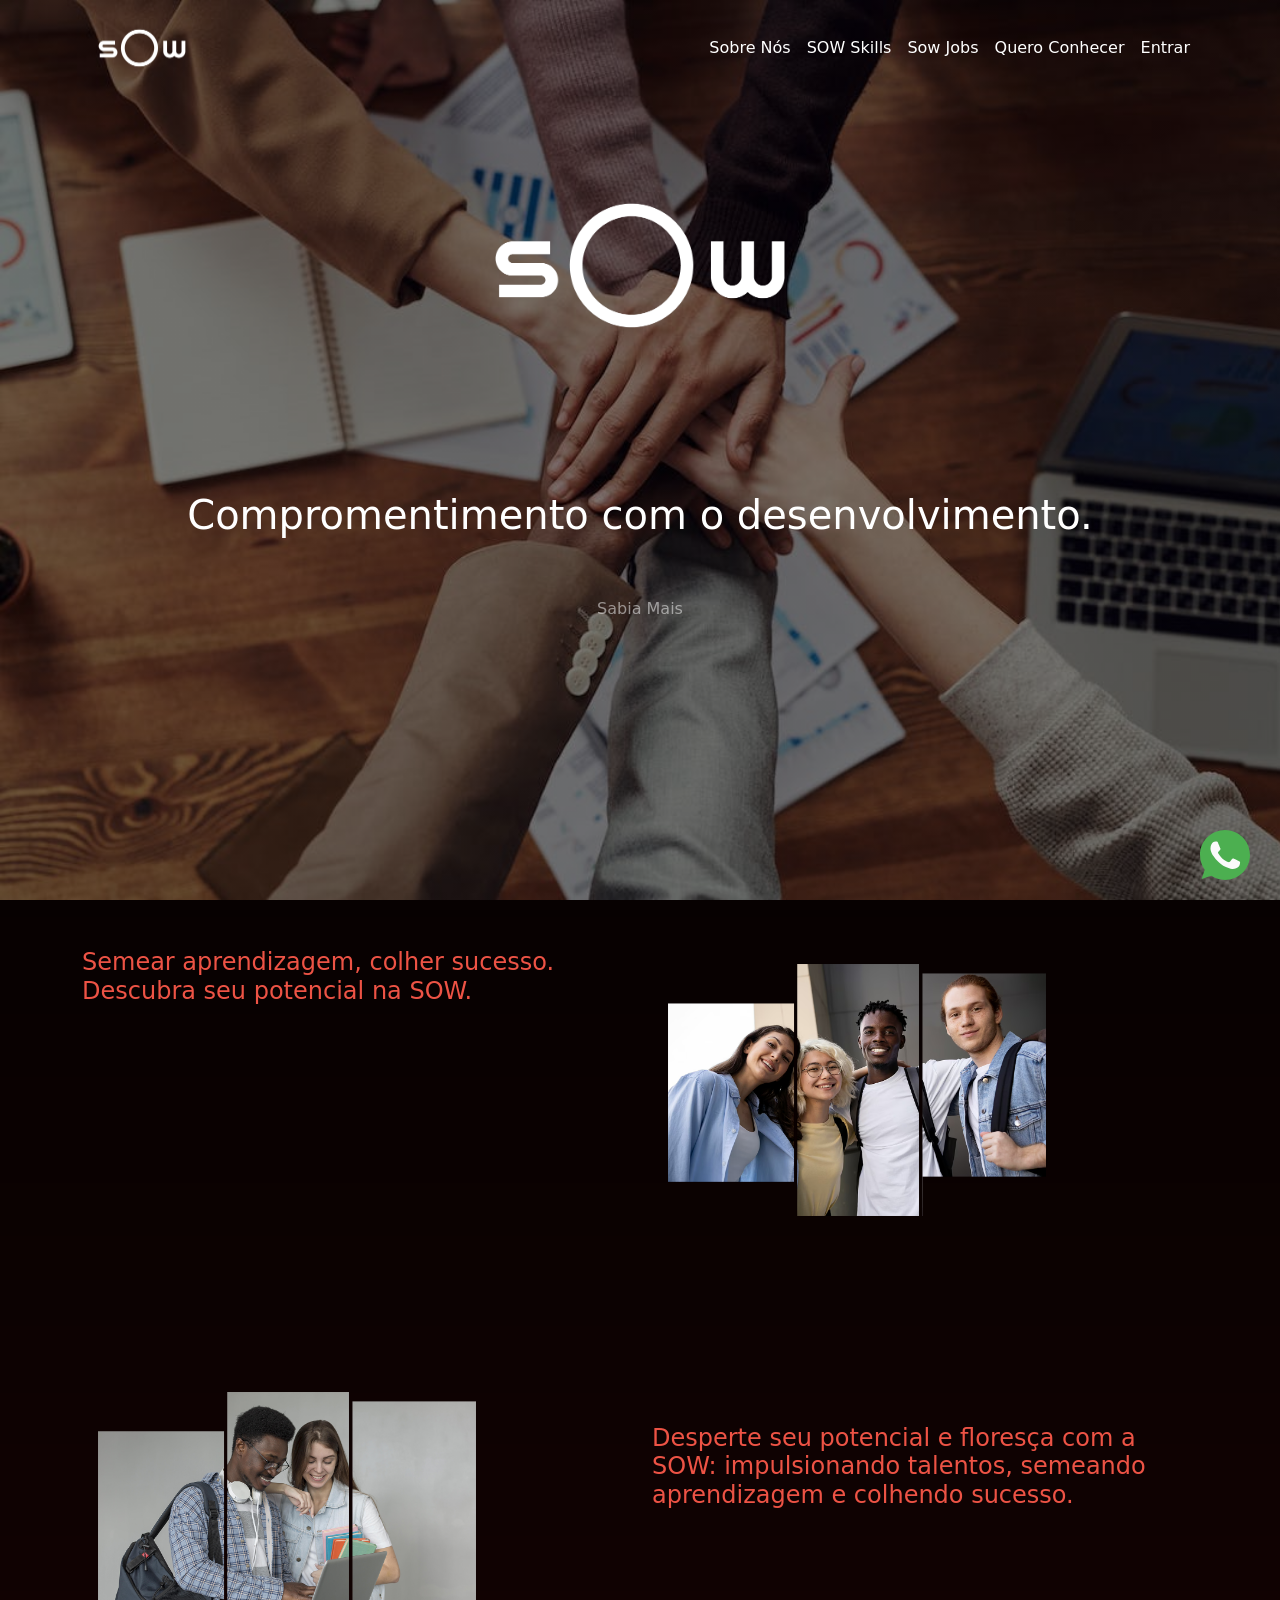
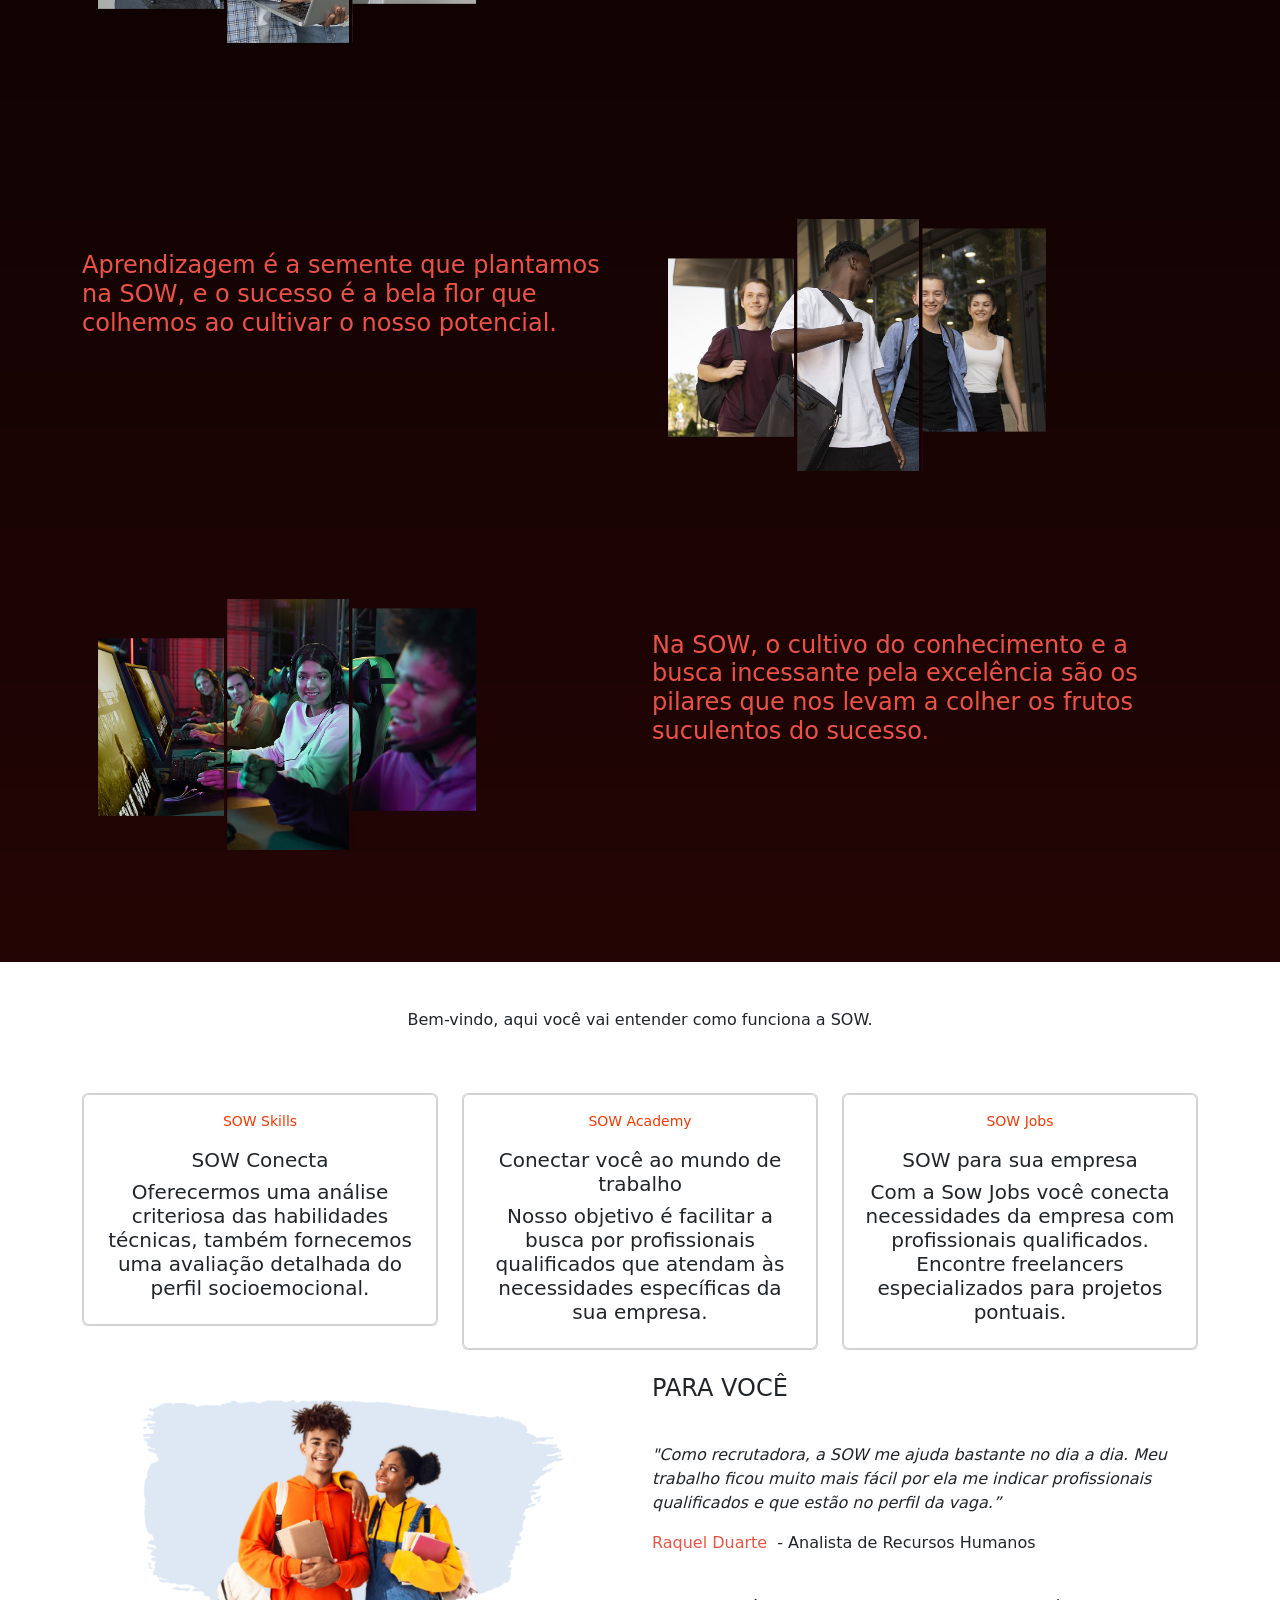
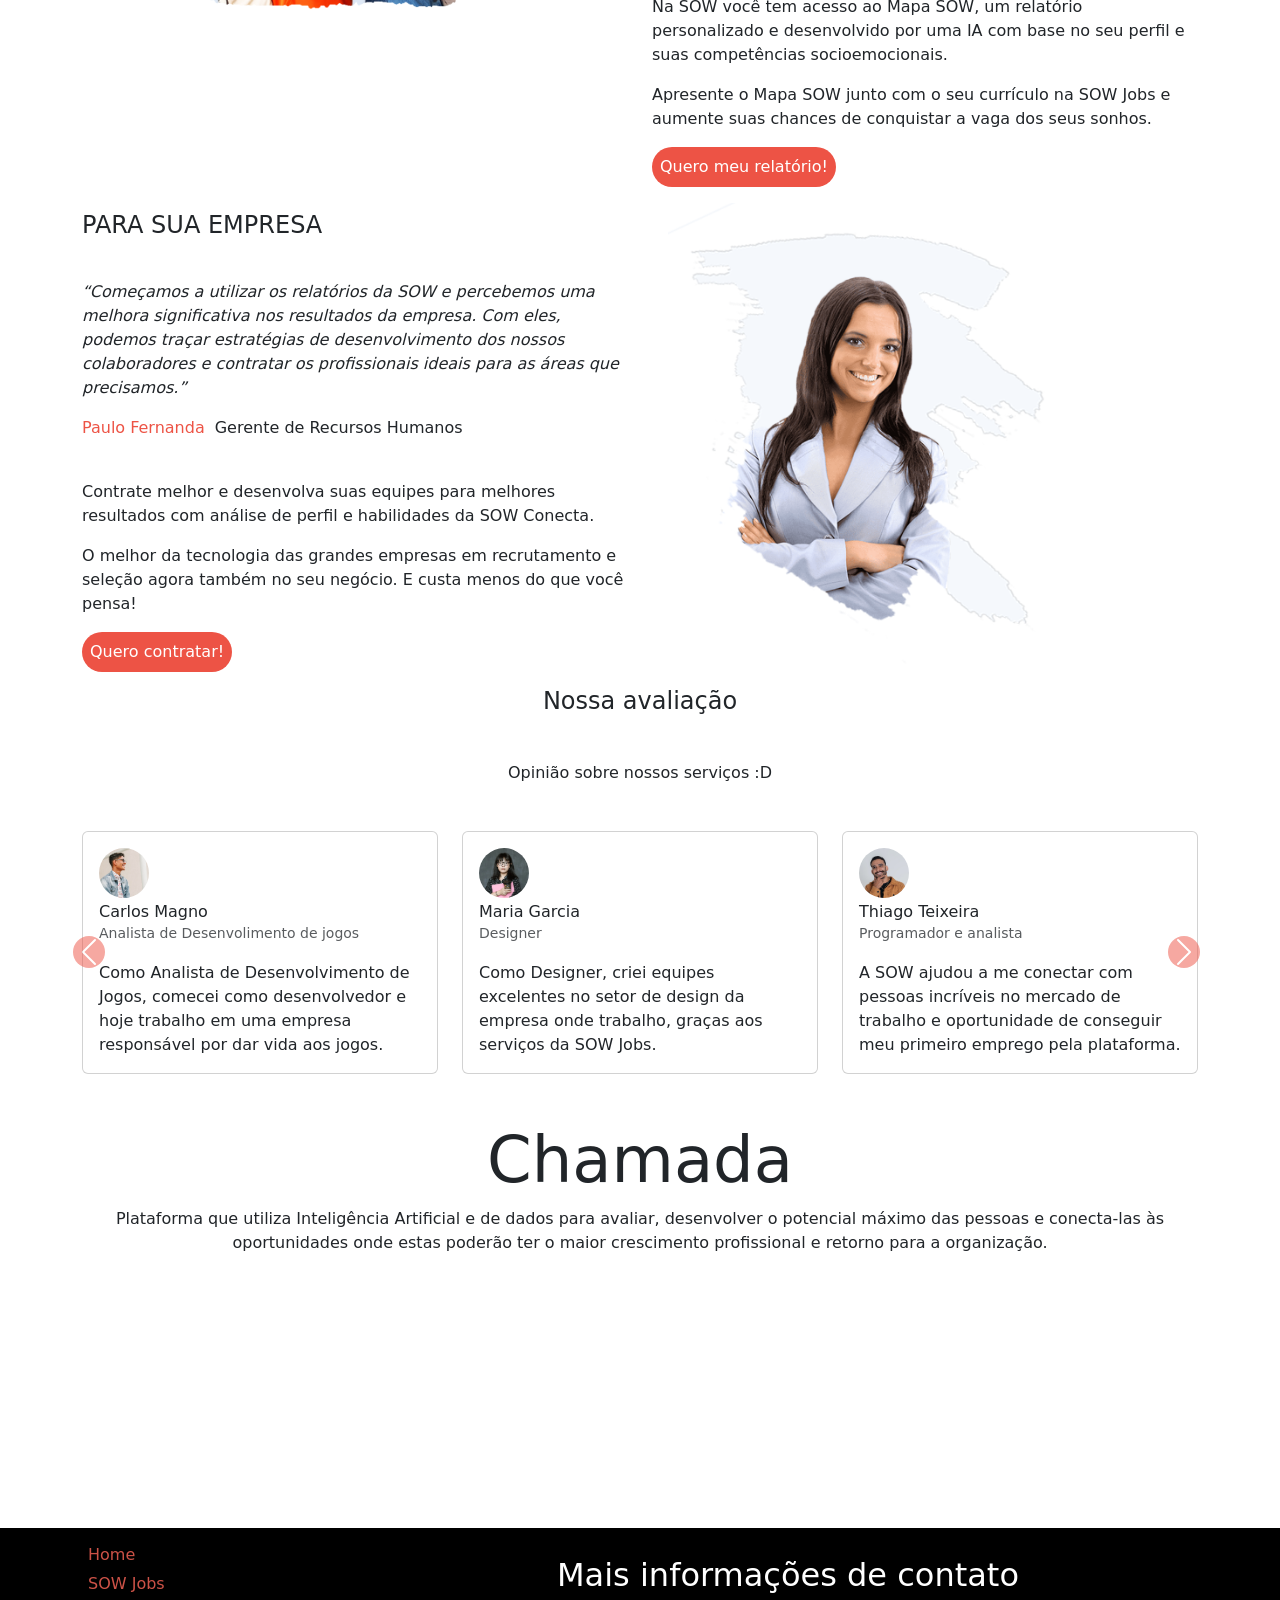
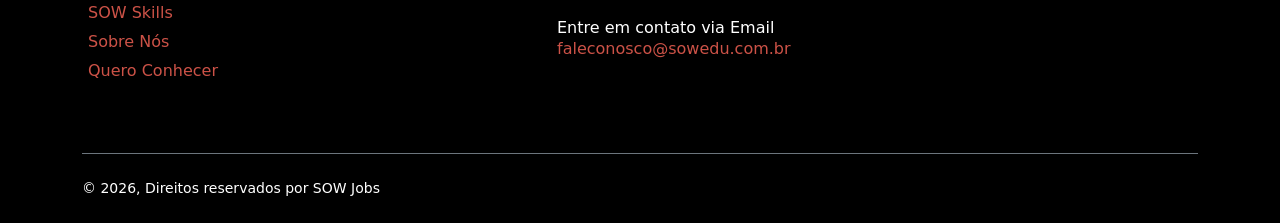
==== commit 2f73792e: "Update 3" ====
--- a/index.html
+++ b/index.html
@@ -1,25 +1,24 @@
 <!DOCTYPE html>
-<html lang="en">
+<html lang="pt-br">
 
 <head>
     <meta charset="utf-8">
     <meta name="viewport" content="width=device-width, initial-scale=1, shrink-to-fit=no">
     <meta name="description" content="Sow Jobs é uma ótima escolha para sua carreira">
-    <title>SOW JOBS</title>
-    <!-- font icons -->
-    <link rel="stylesheet" href="assets/libs/themify-icons/css/themify-icons.css">
+
+    <link rel="preconnect" href="https://fonts.googleapis.com">
+<link rel="preconnect" href="https://fonts.gstatic.com" crossorigin>
+<link href="https://fonts.googleapis.com/css2?family=Noto+Sans:wght@100&display=swap" rel="stylesheet">
+    <title>SOW</title>
+
     <!-- Bootstrap + CSS  main styles -->
-    <link rel="stylesheet" href="assets/css/sow.css">
+    <link rel="stylesheet" href="assets/css/main.css">
     <link href="https://cdn.jsdelivr.net/npm/bootstrap@5.3.0/dist/css/bootstrap.min.css" rel="stylesheet"
         integrity="sha384-9ndCyUaIbzAi2FUVXJi0CjmCapSmO7SnpJef0486qhLnuZ2cdeRhO02iuK6FUUVM" crossorigin="anonymous">
-    <link rel="stylesheet" type="text/css" href="styles.css">
-    <script src="https://cdn.jsdelivr.net/npm/bootstrap@5.3.0/dist/js/bootstrap.bundle.min.js"
-        integrity="sha384-LBf5LVruOG5Wx6e4cC7jAYi77yVD1KKQ4vlLcaXpl1J6q7UccafFgNtHznn2Itpz"
-        crossorigin="anonymous"></script>
 </head>
 
 <body>
-    <nav class="navbar custom-navbar navbar-expand-md navbar-light fixed-top" data-spy="affix" data-offset-top="10"
+    <nav class="navbar custom-navbar navbar-expand-md navbar-dark fixed-top" data-spy="affix" data-offset-top="10"
         id="navbar">
         <div class="container">
             <a class="navbar-brand" href="#">
@@ -31,10 +30,10 @@
                 <span class="navbar-toggler-icon"></span>
             </button>
 
-            <div class="collapse navbar-collapse" id="navbarSupportedContent">
-                <ul class="navbar-nav ml-auto">
+            <div class="collapse navbar-collapse rogue phone" id="navbarSupportedContent">
+                <ul class="navbar-nav ml-auto" style="margin-left: auto">
                     <li class="nav-item">
-                        <a class="nav-link" href="#sobre">Sobre Nós</a>
+                        <a class="nav-link" href="views/sobre.html">Sobre Nós</a>
                     </li>
                     <li class="nav-item">
                         <a class="nav-link" href="#sow_skills">SOW Skills</a>
@@ -46,38 +45,161 @@
                         <a class="nav-link" href="#mais">Quero Conhecer</a>
                     </li>
                     <li class="nav-item">
-                        <a href="#" class="ml-4 nav-link btn btn-sm rounded">Entrar</a>
+                        <a href="#" class="ml-4 nav-link btn-login btn-sm rounded">Entrar</a>
                     </li>
                 </ul>
             </div>
+            
+            
         </div>
     </nav>
     <!-- Fim da navegação -->
-
+    
     <!-- Começo Header -->
     <header class="header">
-        <div class="overlay">
+        <div class="overlay text-center pt-5">
             <h1 class="title"><img width="400" src="assets/imgs/icons/SOW_Logo_RGB_Negativo.png" alt=""></h1>
-            <h1 class="subtitle">Compromentimento com o desenvolvimento.</h1>
+            <h1 class="subtitle text-white">Compromentimento com o desenvolvimento.</h1>
             <div class="mt-5">
-                <button class="btn-more">Sabia Mais</button>
-            </div>
-
-        </div>
-        <div class="shape">
+                <button class="btn-more"><a style="text-decoration: none; color: white; font-weight: 500;" href="https://sowedu.com.br/info/about.php">Sabia Mais</a></button>
+            </div>
+
+        </div>
+        <!-- <div class="shape">
             <svg viewBox="0 0 1500 200">
                 <path
                     d="m 0,240 h 1500.4828 v -71.92164 c 0,0 -286.2763,-81.79324 -743.19024,-81.79324 C 300.37862,86.28512 0,168.07836 0,168.07836 Z" />
             </svg>
-        </div>
+        </div> -->
         <div class="mouse-icon">
             <div class="wheel"></div>
         </div>
     </header>
     <!-- Fim do Header -->
 
-    <!-- Service Section 1 -->
-    <section id="sobre" class="section pt-0">
+ 
+    <!-- Fim da section -->
+
+       <!-- Section 2 -->
+       <section class="section background-about-us" id="sobre">
+        <div class="container">
+            <!-- <div class="row justify-content-between">
+
+                <div class="col-md-12 pl-md-5 text-white">
+                    <div class="row" id="animation_cards">
+                        <div class="col-md-6 text-right">
+                            <h6 class="section-title mt-5">S.O.W - SKILLS OPEN WAYS</h6>
+                            <h5 class="title">A SOW nasceu da percepção do Fundador durante seus processos de consultoria e interação com as empresas, que enfrentam perdas e custos elevados devido ao turnover e à não venda. </h5>
+                        </div>
+                        <div class="col-md-6 pt-5 pb-5">
+                            <img src="assets/imgs/studens-1.png"  class="w-75 ml-5 p-3">
+                        </div>
+
+                        <div class="col-md-6 mt-5 pt-5 pb-5" id="animation_cards">
+                            <img src="assets/imgs/students-2.png" class="w-75 ml-5 p-3">
+                        </div>
+                        
+                        <div class="col-md-6 mt-5 pt-5 pb-5">
+                            <h6 class="section-title mt-5">PROBLEMATIZAÇÃO</h6>
+
+                            <h5 class="title">Onde uma das principais causas desse problema reside na dificuldade de contratar jovens talentos e conectá-los à cultura organizacional, Não apenas devido a deficiências
+                                 nas habilidades técnicas <font color="#ED5345 ">(hard skills)</font>, mas principalmente pela falta de habilidades comportamentais <font color="#ED5345 ">(soft skills)</font>.
+                            </h5>   
+                        </div>
+                    </div>
+
+                    <div class="text-center">
+                        <hr class="my-4">
+                        <p class="lead">
+                            Desta forma, a SOW nasceu para ser uma plataforma de educação, desenvolvimento e conexão com o mercado de trabalho. Com o tempo e aprendizado as iniciativas de desenvolvimento e educação, foram separadas das de Employment Services, criando duas empresas.</p>
+                      </div>
+                    <br>
+
+                    <br><br><br><br>
+                    
+                    <div class="row">
+                        <div class="col-md-6 text-right">
+                        <h6 class="section-title mt-5">Employment Service, IA</h6>
+
+                            <h5 class="title">A SOW, uma plataforma de <font color="#ED5345 ">Employment Service</font>, que combina Inteligência <font color="#ED5345 ">Artificial e psicolinguística</font>, para identificar com precisão a personalidade e o potencial dos talentos,
+                                 permitindo o match com a oportunidade ideal para o perfil do talento. 
+                                <br>
+                                <br>
+                                E para as empresas maior assertividade no processo de seleção e recrutamento, na montagem de equipes mais integradas e na identificação de perfis específicos.</h5>
+                        </div>
+                        <div class="col-md-6">
+                            <img src="assets/imgs/studens-3.png" class="w-75 ml-5 p-3">
+                        </div>
+                    </div>
+                    <br><br><br><br>
+
+                    <div class="row">
+                        <div class="col-md-6">
+                            <img src="assets/imgs/studens-4.png" alt="Raquel" class="w-75 ml-5 p-3">
+                        </div>
+                        <div class="col-md-6 ">
+                            <h6 class="section-title mt-5">XTREME.CX</h6>
+                            <h5 class="title">E a <font color="#ED5345 ">Xtreme.CX</font>, que fornece trilhas de aprendizagem voltadas para o mundo gamer, de entretenimento, criativo e de tecnologias emergentes. <br>
+                                <br> Cuja a metodologia, inovadora e moderna, baseada 
+                                em projetos e no trabalho em equipe derruba as barreiras da sala de aula tradicional, preparando os jovens para a complexidade do mundo real e aumentando a empregabilidade.</h5>
+                        </div>
+                    </div>
+                    <br><br><br><br>
+                </div>
+            </div> -->
+
+
+            <div class="col-md-12 pl-md-5 text-white">
+                <div class="row" id="animation_cards">
+                    <div class="col-md-6 text-right">
+                        <h6 class="section-title mt-5">Semear aprendizagem, colher sucesso. Descubra seu potencial na SOW.</h6>
+                   
+                    </div>
+                    <div class="col-md-6 pt-5 pb-5">
+                        <img src="assets/imgs/studens-1.png"  class="w-75 ml-5 p-3">
+                    </div>
+
+                    <div class="col-md-6 mt-5 pt-5 pb-5" id="animation_cards">
+                        <img src="assets/imgs/students-2.png" class="w-75 ml-5 p-3">
+                    </div>
+                    
+                    <div class="col-md-6 mt-5 pt-5 pb-5">
+                        <h6 class="section-title mt-5">Desperte seu potencial e floresça com a SOW: impulsionando talentos, semeando aprendizagem e colhendo sucesso.</h6> 
+                    </div>
+                </div>
+
+                <br><br><br><br>
+                
+                <div class="row">
+                    <div class="col-md-6 text-right">
+                    <h6 class="section-title mt-5">Aprendizagem é a semente que plantamos na SOW, e o sucesso é a bela flor que colhemos ao cultivar o nosso potencial.</h6>
+
+                    </div>
+                    <div class="col-md-6">
+                        <img src="assets/imgs/studens-3.png" class="w-75 ml-5 p-3">
+                    </div>
+                </div>
+                <br><br><br><br>
+
+                <div class="row">
+                    <div class="col-md-6">
+                        <img src="assets/imgs/studens-4.png" alt="Raquel" class="w-75 ml-5 p-3">
+                    </div>
+                    <div class="col-md-6 ">
+                        <h6 class="section-title mt-5">Na SOW, o cultivo do conhecimento e a busca incessante pela excelência são os pilares que nos levam a colher os frutos suculentos do sucesso.</h6>
+                    </div>
+                </div>
+                <br><br><br><br>
+            </div>
+        </div>
+
+
+        </div>
+    </section>
+    <!-- Fim da Section -->
+
+       <!-- Service Section 1 -->
+       <section class="section pt-0">
         <div class="container">
             <h6 class="section-title text-center"></h6>
             <h6 class="section-subtitle text-center mb-5 pb-3">Bem-vindo, aqui você vai entender como funciona a SOW.
@@ -120,17 +242,17 @@
             </div>
         </div>
     </section>
-    <!-- Fim da section -->
-
 
     
-    <!-- Section 2 -->
+    <!-- Section 3 -->
     <section class="section" id="sow_skills">
         <div class="container">
             <div class="row justify-content-between">
+
                 <div class="col-md-6 pr-md-5 mb-4 mb-md-0">
                     <img src="assets/imgs/modelo-1.png" alt="Jovens" class="w-100 p-3">
                 </div>
+
                 <div class="col-md-6 pl-md-5">
                     <div class="row">
                         <div class="col-12 mt-4">
@@ -156,7 +278,7 @@
                             <p class="text-justify">Apresente o Mapa SOW junto com o seu
                                 currículo na SOW Jobs e aumente suas chances
                                 de conquistar a vaga dos seus sonhos.</p>
-                            <button class="btn-info">Quero meu relatório!</button>
+                            <button class="btn-sow">Quero meu relatório!</button>
                         </div>
                     </div>
                 </div>
@@ -166,7 +288,7 @@
     <!-- Fim da Section -->
 
 
-    <!-- Section 3 -->
+    <!-- Section 4 -->
     <section class="section" id="sow_jobs">
         <div class="container">
             <div class="row justify-content-between">
@@ -175,10 +297,10 @@
                         <div class="col-12 mt-4">
                             <h6 class="section-title mb-0">PARA SUA EMPRESA</h6>
 
-                            <p class="text-justify">“Começamos a utilizar os relatórios da SOW e percebemos uma melhora
+                            <p class="text-justify"><i>“Começamos a utilizar os relatórios da SOW e percebemos uma melhora
                                 significativa nos resultados da empresa. Com eles, podemos traçar estratégias de
                                 desenvolvimento dos nossos colaboradores e contratar os profissionais ideais para as
-                                áreas que precisamos.”</p>
+                                áreas que precisamos.”</i></p>
                             <div style="display: flex; align-items: center;">
                                 <p class="text-justify font-weight-bold" style="color: #ED5345; margin-right: 10px;">
                                     Paulo Fernanda</p>
@@ -193,7 +315,7 @@
                                 seleção agora também no seu negócio. E custa menos do que você pensa!</p>
 
 
-                            <button class="btn-info">Quero contratar!</button>
+                            <button class="btn-sow">Quero contratar!</button>
                         </div>
                     </div>
                 </div>
@@ -208,8 +330,8 @@
 
     </section>
 
-    <!-- Section 4 -->
-    <section id="mais" class="section">
+    <!-- Section 5 -->
+    <section id="#" class="section mb-5">
         <!-- Inicio do Carousel -->
         <div class="container">
             <h6 class="section-title text-center">Nossa avaliação</h6>
@@ -224,8 +346,8 @@
                             <div class="col-md-4 my-3 my-md-0">
                                 <div class="card card-feedback">
                                     <div class="card-body">
-                                        <div class="media align-items-center mb-3">
-                                            <img class="mr-3" src="assets/imgs/avatar-1.jpg" alt="Carlos">
+                                        <div class="media align-items-center mb-3 rounded-circle">
+                                            <img class="mr-3 rounded-circle" src="assets/imgs/avatar-1.jpg" alt="Carlos" style="width: 50px;">
                                             <div class="media-body">
                                                 <h6 class="mt-1 mb-0">Carlos Magno</h6>
                                                 <small class="text-muted mb-0">Analista de Desenvolimento de
@@ -241,8 +363,8 @@
                             <div class="col-md-4 my-3 my-md-0">
                                 <div class="card card-feedback">
                                     <div class="card-body">
-                                        <div class="media align-items-center mb-3">
-                                            <img class="mr-3" src="assets/imgs/avatar-2.jpg" alt="Maria">
+                                        <div class="media align-items-center mb-3 rounded-circle">
+                                            <img class="mr-3 rounded-circle" src="assets/imgs/avatar-2.jpg" alt="Maria" style="width: 50px;">
                                             <div class="media-body">
                                                 <h6 class="mt-1 mb-0">Maria Garcia</h6>
                                                 <small class="text-muted mb-0">Designer</small>
@@ -256,8 +378,8 @@
                             <div class="col-md-4 my-3 my-md-0">
                                 <div class="card card-feedback">
                                     <div class="card-body">
-                                        <div class="media align-items-center mb-3">
-                                            <img class="mr-3" src="assets/imgs/avatar-3.jpg" alt="Thiago">
+                                        <div class="media align-items-center mb-3 rounded-circle">
+                                            <img class="mr-3 rounded-circle" src="assets/imgs/avatar-3.jpg" alt="Thiago" style="width: 50px;">
                                             <div class="media-body">
                                                 <h6 class="mt-1 mb-0">Thiago Teixeira</h6>
                                                 <small class="text-muted mb-0">Programador e analista</small>
@@ -278,8 +400,8 @@
                             <div class="col-md-4 my-3 my-md-0">
                                 <div class="card card-feedback">
                                     <div class="card-body">
-                                        <div class="media align-items-center mb-3">
-                                            <img class="mr-3" src="assets/imgs/avatar-4.jpg" alt="Vitor">
+                                        <div class="media align-items-center mb-3 rounded-circle">
+                                            <img class="mr-3 rounded-circle" src="assets/imgs/avatar-4.jpg" alt="Vitor" style="width: 50px;">
                                             <div class="media-body">
                                                 <h6 class="mt-1 mb-0">Vitor Mauro</h6>
                                                 <small class="text-muted mb-0">Freelancer</small>
@@ -295,8 +417,8 @@
                             <div class="col-md-4 my-3 my-md-0">
                                 <div class="card card-feedback">
                                     <div class="card-body">
-                                        <div class="media align-items-center mb-3">
-                                            <img class="mr-3" src="assets/imgs/avatar-5.jpg" alt="Maria">
+                                        <div class="media align-items-center mb-3 rounded-circle">
+                                            <img class="mr-3 rounded-circle" src="assets/imgs/avatar-5.jpg" alt="Maria" style="width: 50px;">
                                             <div class="media-body">
                                                 <h6 class="mt-1 mb-0">Maria Garcia</h6>
                                                 <small class="text-muted mb-0">CTO</small>
@@ -311,8 +433,8 @@
                             <div class="col-md-4 my-3 my-md-0">
                                 <div class="card card-feedback">
                                     <div class="card-body">
-                                        <div class="media align-items-center mb-3">
-                                            <img class="mr-3" src="assets/imgs/avatar-6.jpg" alt="">
+                                        <div class="media align-items-center mb-3 rounded-circle">
+                                            <img class="mr-3 rounded-circle" src="assets/imgs/avatar-6.jpg" alt="Reginaldo" style="width: 50px;">
                                             <div class="media-body">
                                                 <h6 class="mt-1 mb-0">Reginaldo Costa</h6>
                                                 <small class="text-muted mb-0">Criador de Softwares</small>
@@ -333,8 +455,8 @@
                             <div class="col-md-4 my-3 my-md-0">
                                 <div class="card card-feedback">
                                     <div class="card-body">
-                                        <div class="media align-items-center mb-3">
-                                            <img class="mr-3" src="assets/imgs/avatar-7.jpg" alt="Carlos">
+                                        <div class="media align-items-center mb-3 rounded-circle">
+                                            <img class="mr-3 rounded-circle" src="assets/imgs/avatar-7.jpg" alt="Alexandre" style="width: 50px;">
                                             <div class="media-body">
                                                 <h6 class="mt-1 mb-0">Alexandre Freitas</h6>
                                                 <small class="text-muted mb-0">CTO</small>
@@ -349,10 +471,10 @@
                             <div class="col-md-4 my-3 my-md-0">
                                 <div class="card card-feedback">
                                     <div class="card-body">
-                                        <div class="media align-items-center mb-3">
-                                            <img class="mr-3" src="assets/imgs/avatar-8.jpg" alt="">
-                                            <div class="media-body">
-                                                <h6 class="mt-1 mb-0">Maria Garcia</h6>
+                                        <div class="media align-items-center mb-3 rounded-circle">
+                                            <img class="mr-3 rounded-circle" src="assets/imgs/avatar-8.jpg" alt="Fernanda" style="width: 50px;">
+                                            <div class="media-body">
+                                                <h6 class="mt-1 mb-0">Fernanda Nascimento</h6>
                                                 <small class="text-muted mb-0">Analista de Dados</small>
                                             </div>
                                         </div>
@@ -365,8 +487,8 @@
                             <div class="col-md-4 my-3 my-md-0">
                                 <div class="card card-feedback">
                                     <div class="card-body">
-                                        <div class="media align-items-center mb-3">
-                                            <img class="mr-3" src="assets/imgs/avatar-9.jpg" alt="">
+                                        <div class="media align-items-center mb-3 rounded-circle">
+                                            <img class="mr-3 rounded-circle" src="assets/imgs/avatar-9.jpg" alt="Thiago" style="width: 50px;">
                                             <div class="media-body">
                                                 <h6 class="mt-1 mb-0">Thiago Teixeira</h6>
                                                 <small class="text-muted mb-0">Programador e analista</small>
@@ -395,13 +517,23 @@
                 <span class="visually-hidden">Próximo</span>
             </button>
         </div>
-        <br><br>
+    
+
+        <div class="jumbotron mt-5 mb-5">
+            <div class="container">
+              <h1 class="display-3 text-center">Chamada</h1>
+              <p class="text-center ">Plataforma que utiliza Inteligência Artificial e de dados para avaliar, 
+                desenvolver o potencial máximo das pessoas e conecta-las às oportunidades
+                onde estas poderão ter o maior crescimento profissional e retorno para a organização.</p>
+            </div>
+          </div>
         <!-- Fim do Carousel -->
     </section>
     <!-- Fim da Section -->
 
 
     <!-- Contact Section -->
+  <div class="separador"></div>
     <section id="contact" class="section has-img-bg pb-0">
         <div class="container">
             <div class="row align-items-center">
@@ -419,7 +551,7 @@
                     <br>
                     <h6 class="mb-0">Entre em contato via Email</h6>
                     <p class="mb-0">
-                        <a href="mailto:faleconosco@sowedu.com.br">faleconosco@sowedu.com.br</a>
+                        <a class="email" href="mailto:faleconosco@sowedu.com.br">faleconosco@sowedu.com.br</a>
                     </p>
                     <p></p>
 
@@ -457,8 +589,6 @@
 
     <!-- Javascript -->
     <script src="assets/js/main.js"></script>
-
-
 </body>
 
 </html>
--- a/assets/css/main.css
+++ b/assets/css/main.css
@@ -0,0 +1,206 @@
+@import url("https://fonts.googleapis.com/css?family=Poppins:100,100i,200,200i,300,300i,400,400i,500,500i,600,600i,700,700i,800,800i,900,900i");
+
+body{
+    font-family: 'Poppins', sans-serif;
+}
+
+.separador{
+  width: 100%;
+  height: 25vh;
+}
+
+.navbar-toggler-icon {
+  color: #fff; 
+}
+.nav-item a{
+    color: #fff !important;
+}
+.faq  button{
+  background-color: rgb(210, 215, 219);
+  padding: 10px;
+  width: 100%;
+}
+
+.faq  p{
+  background-color: #fbdcd8;
+  padding: 10px;
+  width: 100%;
+}
+
+.section-title{
+    font-size: x-large;
+    padding-bottom: 40px;
+}
+#contact{
+  color: white;
+  background-color: black;
+}
+#contact h6 button{
+    text-decoration: none;
+    border: none;
+    color: #cc5247;
+    background-color: transparent;
+}
+
+#contact h6 button a{
+  text-decoration: none;
+  border: none;
+  color: #cc5247;
+  background-color: transparent;
+}
+
+.email{
+  text-decoration: none;
+  color: #cc5247;
+}
+/* ANIMAÇÃO */
+
+@keyframes slideRightToLeft {
+    0% {
+      transform: translateX(100%);
+    }
+    100% {
+      transform: translateX(0);
+    }
+  }
+  
+  @keyframes slideLeftToRight {
+    0% {
+      transform: translateX(-100%);
+    }
+    100% {
+      transform: translateX(0);
+    }
+  }
+  .animation-div {
+    animation-duration: 1s;
+    animation-fill-mode: both;
+    animation-iteration-count: infinite;
+    animation-name: slideRightToLeft;
+  }
+  
+  .animation-div.reverse-animation {
+    animation-name: slideLeftToRight;
+  }
+  
+
+  /* FIM DA ANIMAÇÃO */
+.overlay{
+    background-repeat: no-repeat;
+    background-size: cover;
+    height: 100vh;
+    background-image: linear-gradient(rgba(0,0,0,0.5), rgba(0,0,0,0.5)),
+    url('../imgs/header.jpeg');
+}
+
+.overlay h1{
+    padding-top: 100px;
+}
+.transparent {
+    background-color: transparent;
+  }
+  
+.btn-more{
+  background-color: transparent;
+  border-radius: 20px;
+  border: none;
+  padding: 10px;
+  color: white;
+  opacity: 0.5;
+  transition: opacity 0.8s ease; 
+}
+
+.btn-more:hover{
+  background-color: #ED5345;
+  border-radius: 20px;
+  border: none;
+  padding: 10px;
+  color: white;
+  opacity: 1;
+}
+
+.card-feedback {
+  position: relative;
+  display: -webkit-box;
+  display: -webkit-flex;
+  display: -ms-flexbox;
+  display: flex;
+  -webkit-box-orient: vertical;
+  -webkit-box-direction: normal;
+  -webkit-flex-direction: column;
+  -ms-flex-direction: column;
+  flex-direction: column;
+  min-width: 0;
+  word-wrap: break-word;
+  background-color: #fff;
+  background-clip: border-box;
+  border: 1px solid rgba(0, 0, 0, 0.125);
+  border-radius: 0;
+  transition: transform 0.8s ease;
+}
+
+.card-feedback:hover {
+  transform: scale(1.1);
+}
+
+.background-about-us{
+  background-image:  url('../imgs/background-students.png') !important;
+  background-size: cover !important;
+  background-repeat: no-repeat !important;
+  
+}
+
+.btn-sow{
+  background-color: #ED5345;
+  color: white;
+  text-decoration: none;
+  border-radius: 36px;
+  padding: 8px;
+  border: none;
+  
+}
+.btn-sow:hover{
+  background-color: #cc5247;
+  color: white;
+  text-decoration: none;
+  border-radius: 36px;
+  padding: 8px;
+  border: none;
+}
+
+.btn-sow a{
+  background-color: #ED5345;
+  color: white;
+  text-decoration: none;
+  border-radius: 36px;
+  padding: 8px;
+  border: none;
+}
+
+.btn-sow a:hover{
+  background-color: #cc5247;
+  color: white;
+  text-decoration: none;
+  border-radius: 36px;
+  padding: 8px;
+  border: none;
+}
+
+.about-text{
+  text-shadow: 1px 1px 4px black;
+}
+
+.btn-login{
+  background-color: transparent !important;
+  border-color: 2px orange !important;
+}
+
+.btn-login:hover{
+  background-color: #ED5345 !important;
+  border-color: 2px orange !important;
+  color: white !important;
+}
+
+#sobre div h6{
+  color: #ED5345 !important;
+}
